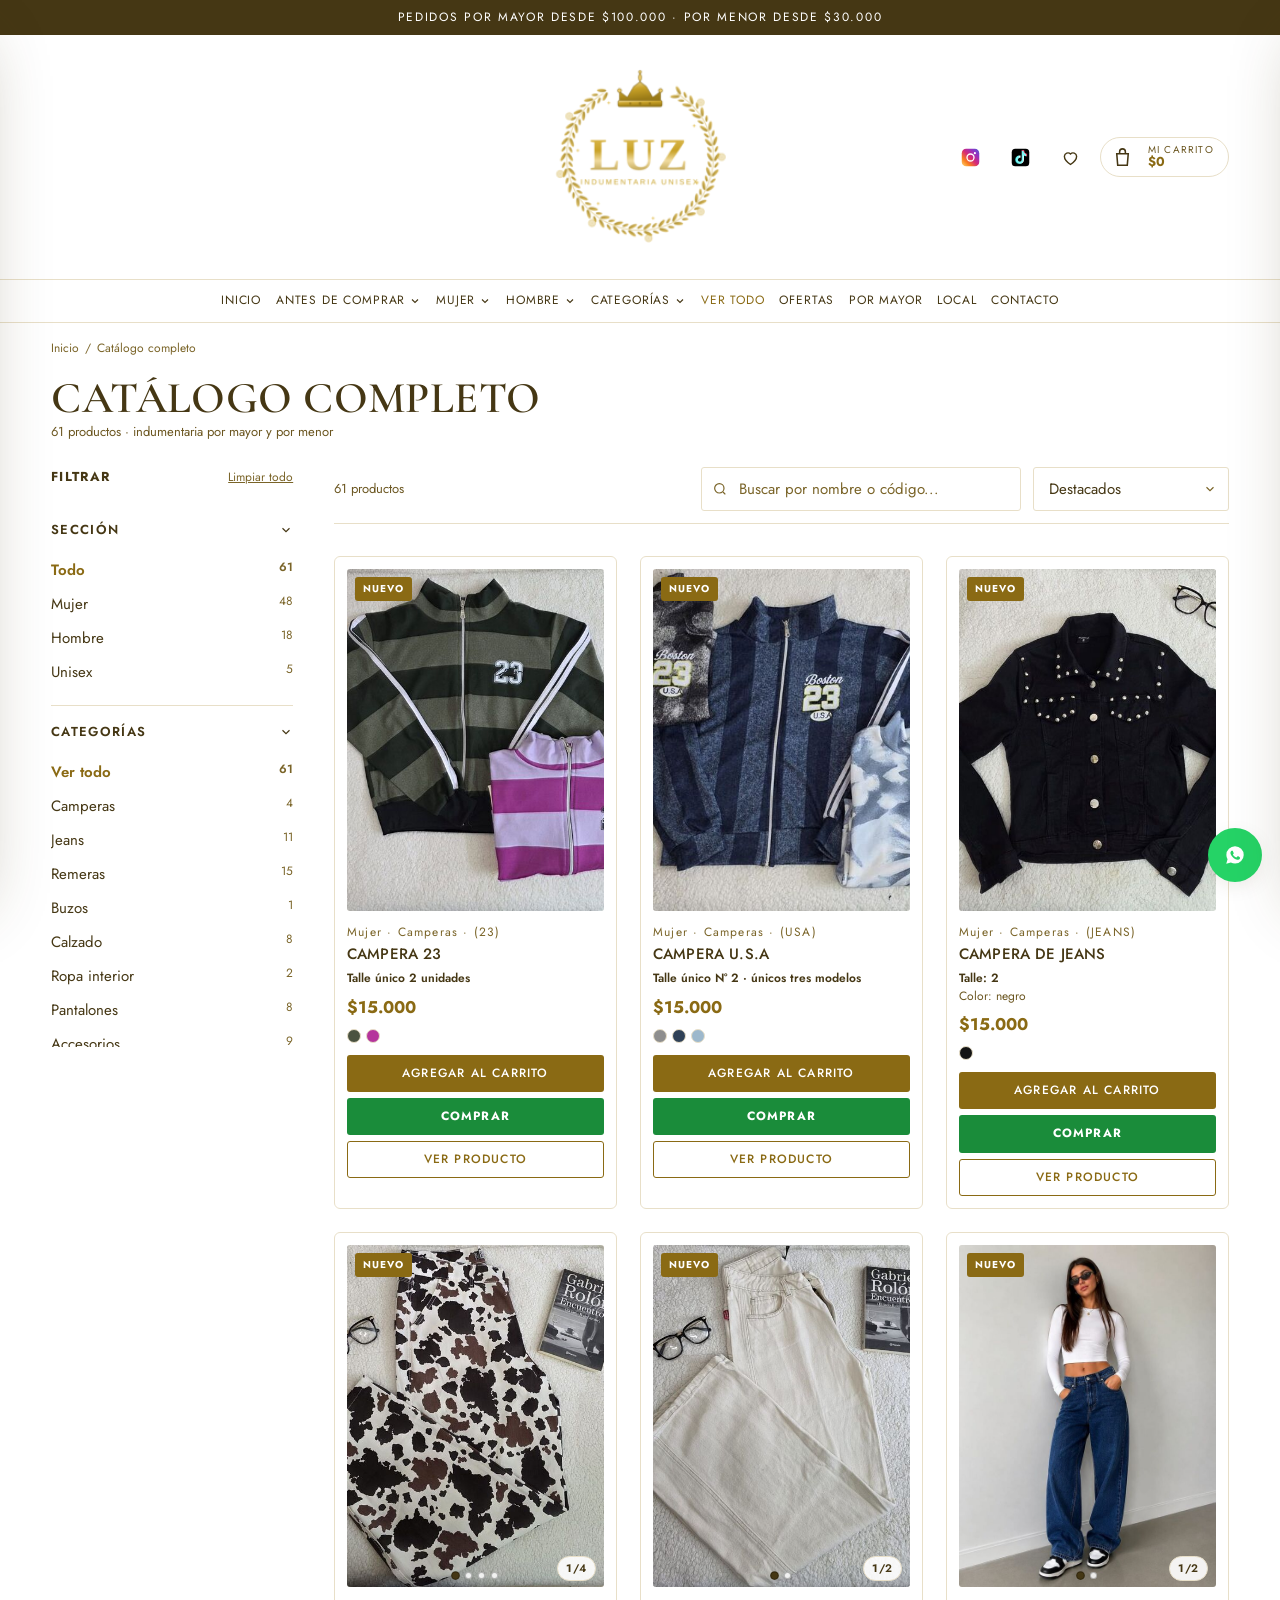
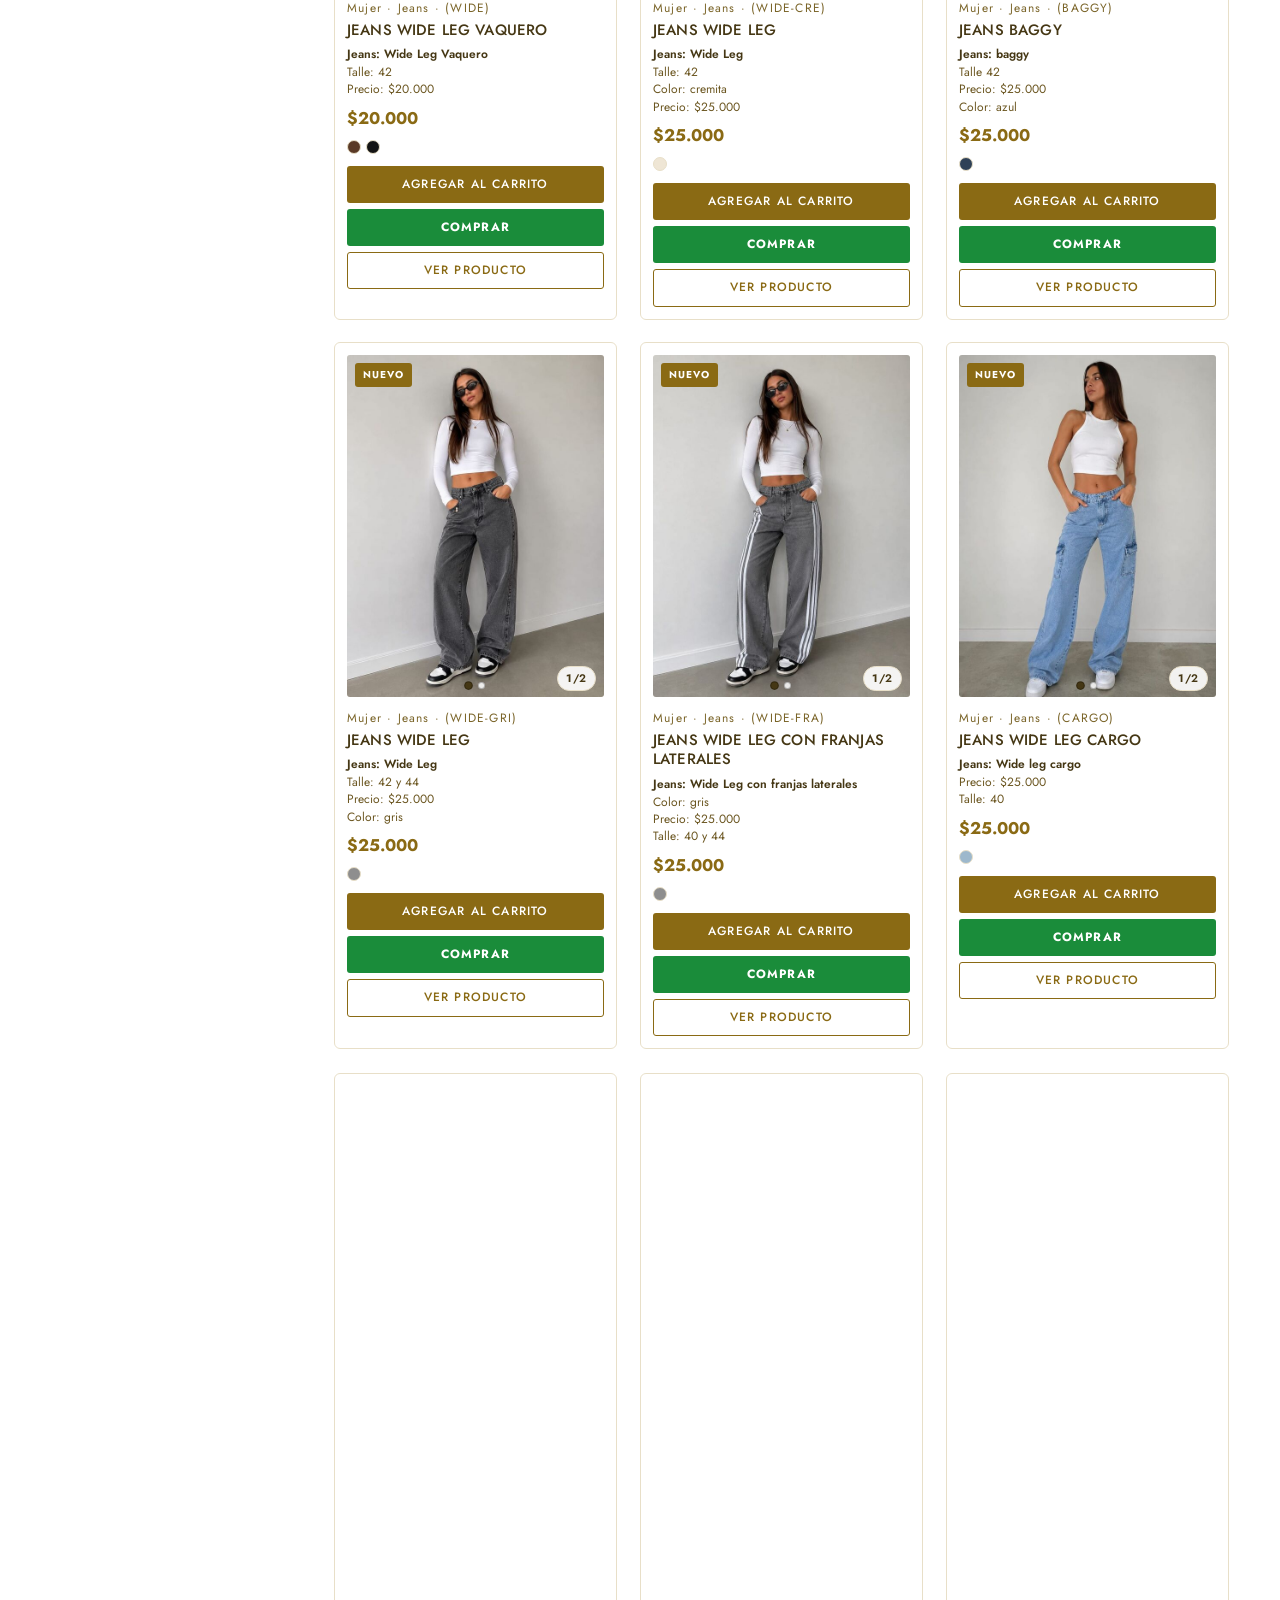
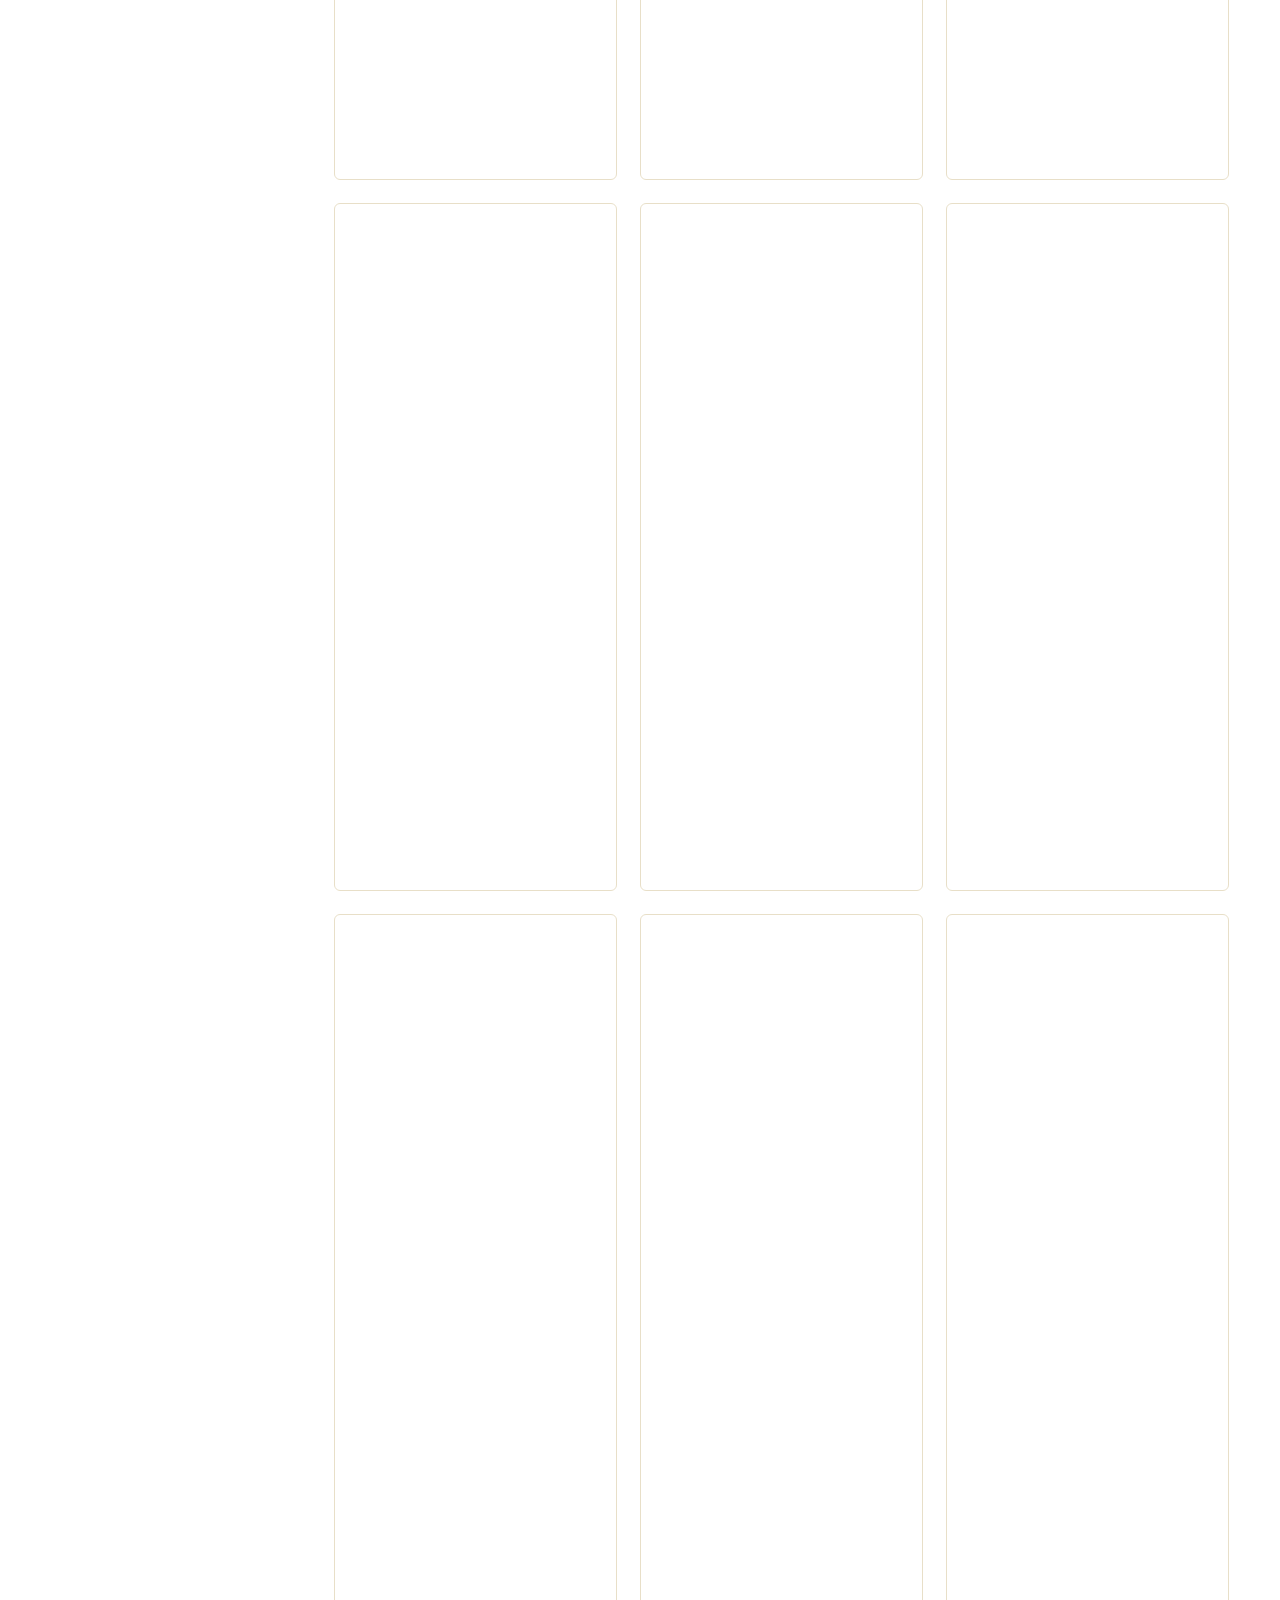
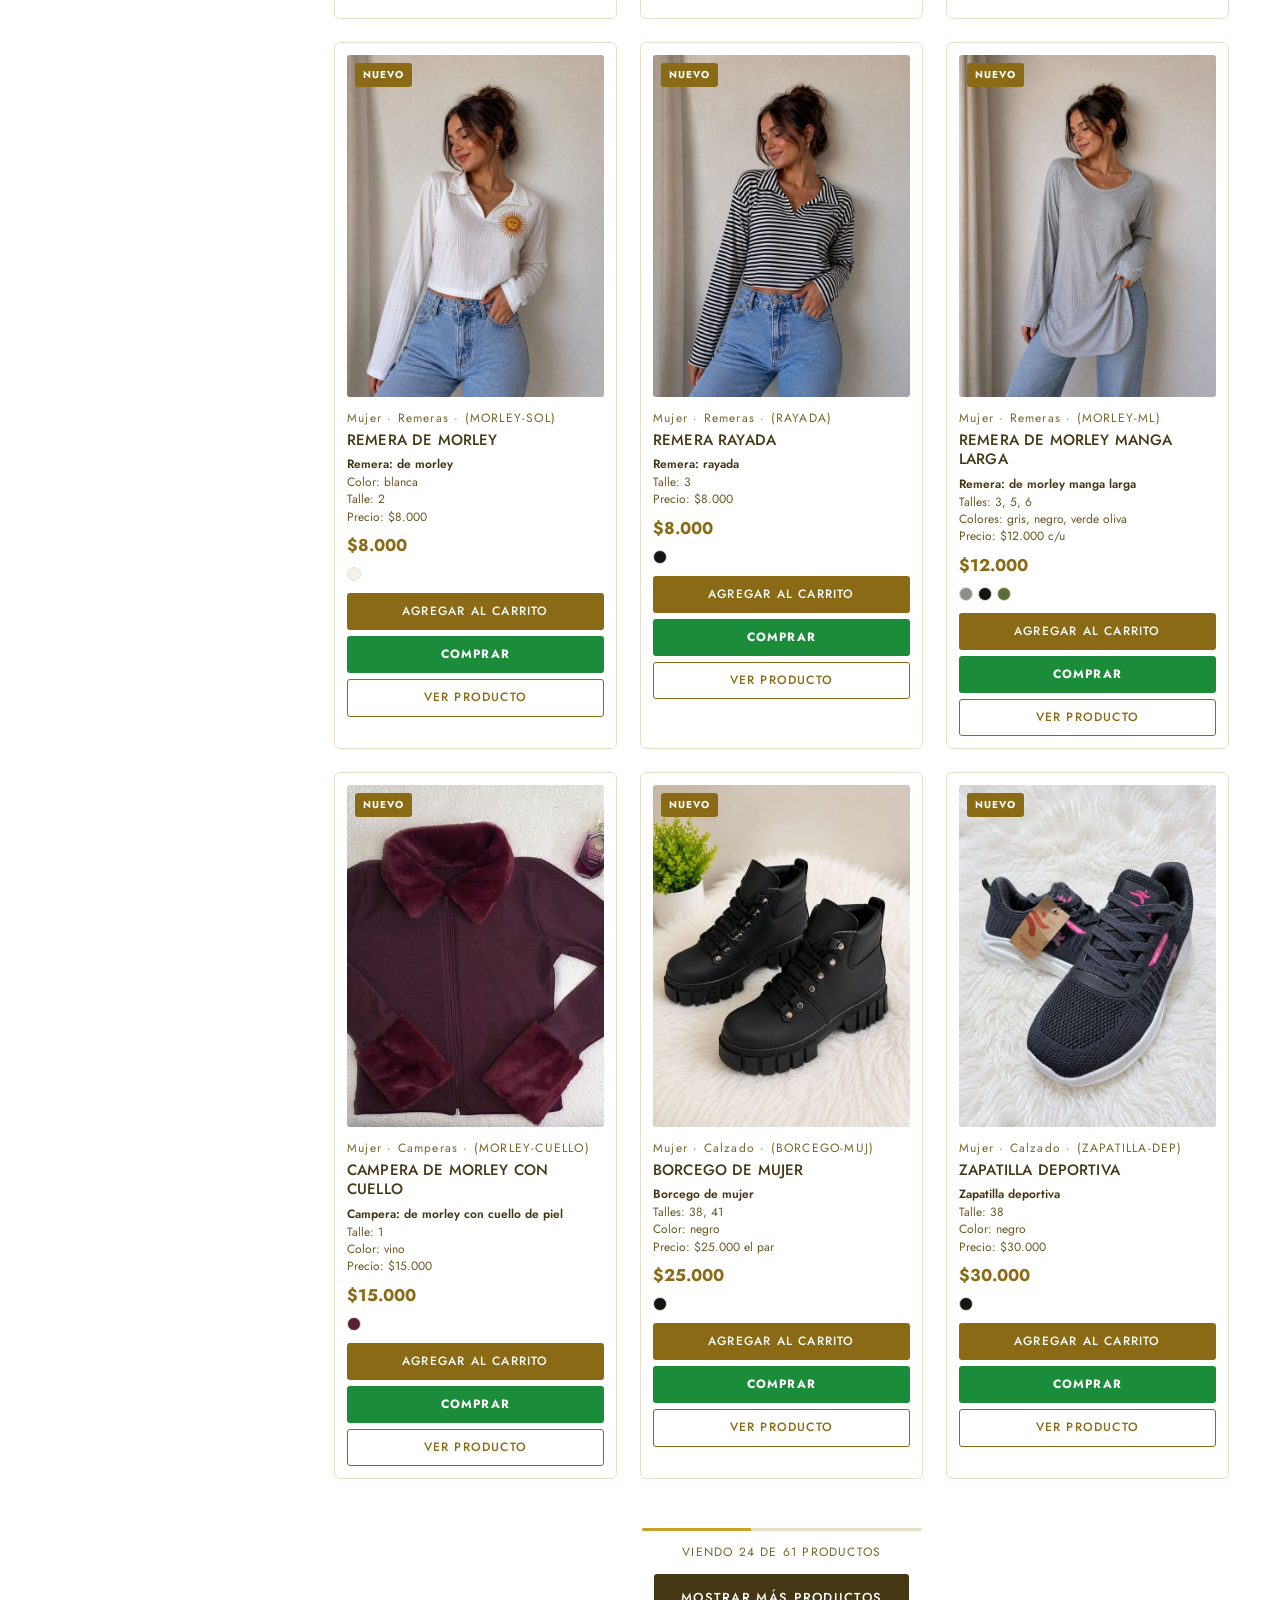
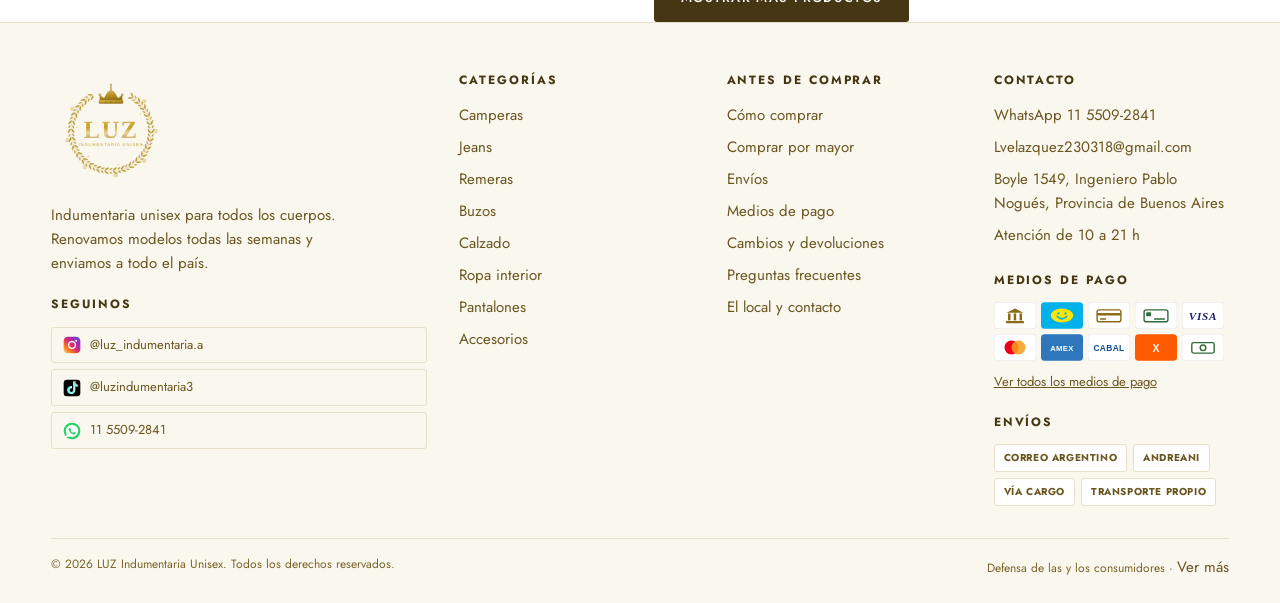
==== catalogo.html @ 8c240c3d "Add files via upload" ====
<!DOCTYPE html>
<html lang="es-AR">
<head>
  <meta charset="UTF-8">
  <meta name="viewport" content="width=device-width, initial-scale=1">
  <title>Catálogo · LUZ Indumentaria Unisex</title>
  <meta name="description" content="Catálogo completo de ropa unisex por mayor y por menor: remeras, buzos, camisas, pantalones, abrigos y accesorios.">
  <meta name="theme-color" content="#ffffff">
  <link rel="icon" href="img/marca/favicon.svg" type="image/svg+xml">
  <link rel="preconnect" href="https://fonts.googleapis.com">
  <link rel="preconnect" href="https://fonts.gstatic.com" crossorigin>
  <link href="https://fonts.googleapis.com/css2?family=Cormorant+Garamond:wght@400;600;700&family=Jost:wght@300..700&display=swap" rel="stylesheet">
  <link rel="stylesheet" href="css/estilos.css?v=8">
</head>
<body>
  <a class="salto-contenido" href="#principal">Saltar al contenido</a>
  <div id="header"></div>

  <main id="principal" class="contenedor">
    <nav class="miga" id="miga" aria-label="Ubicación"></nav>

    <div style="margin-bottom:1.5rem">
      <h1 class="titulo-seccion" id="tituloCatalogo">Catálogo</h1>
      <p style="color:var(--c-tinta-suave);font-size:var(--t-sm)" id="subtituloCatalogo"></p>
    </div>

    <div class="catalogo">

      <!-- ================= FILTROS ================= -->
      <aside class="filtros" id="filtros" data-abierto="false" aria-label="Filtros">
        <div style="display:flex;justify-content:space-between;align-items:center;margin-bottom:1rem">
          <strong style="letter-spacing:.1em;text-transform:uppercase;font-size:var(--t-sm)">Filtrar</strong>
          <button id="limpiarFiltros" style="font-size:var(--t-xs);text-decoration:underline;color:var(--c-gris)">Limpiar todo</button>
        </div>

        <div class="filtros__grupo" data-abierto="true">
          <button class="filtros__titulo">Sección <svg viewBox="0 0 24 24"><path d="M6 9l6 6 6-6"/></svg></button>
          <div class="filtros__cuerpo"><ul class="arbol-cat" id="filtroGeneros"></ul></div>
        </div>

        <div class="filtros__grupo" data-abierto="true">
          <button class="filtros__titulo">Categorías <svg viewBox="0 0 24 24"><path d="M6 9l6 6 6-6"/></svg></button>
          <div class="filtros__cuerpo"><ul class="arbol-cat" id="arbolCategorias"></ul></div>
        </div>

        <div class="filtros__grupo" data-abierto="true">
          <button class="filtros__titulo">Talle <svg viewBox="0 0 24 24"><path d="M6 9l6 6 6-6"/></svg></button>
          <div class="filtros__cuerpo"><div class="chips-talle" id="filtroTalles"></div></div>
        </div>

        <div class="filtros__grupo" data-abierto="true">
          <button class="filtros__titulo">Color <svg viewBox="0 0 24 24"><path d="M6 9l6 6 6-6"/></svg></button>
          <div class="filtros__cuerpo"><div class="colores-filtro" id="filtroColores"></div></div>
        </div>

        <div class="filtros__grupo" data-abierto="true">
          <button class="filtros__titulo">Precio máximo <svg viewBox="0 0 24 24"><path d="M6 9l6 6 6-6"/></svg></button>
          <div class="filtros__cuerpo">
            <input type="range" class="rango" id="filtroPrecio" min="0" max="100" value="100" aria-label="Precio máximo">
            <div class="rango-valores"><span id="precioMin"></span><span id="precioMax"></span></div>
          </div>
        </div>

        <div class="filtros__grupo" data-abierto="true">
          <button class="filtros__titulo">Otros <svg viewBox="0 0 24 24"><path d="M6 9l6 6 6-6"/></svg></button>
          <div class="filtros__cuerpo">
            <label class="check"><input type="checkbox" id="soloOferta"> En oferta</label>
            <label class="check"><input type="checkbox" id="soloNuevo"> Novedades</label>
            <label class="check"><input type="checkbox" id="soloStock" checked> Solo con stock</label>
            <label class="check"><input type="checkbox" id="soloFav"> Mis favoritos</label>
          </div>
        </div>

        <button class="btn btn--principal btn--bloque" id="cerrarFiltros" style="margin-top:1.5rem;display:none">Ver resultados</button>
      </aside>

      <!-- ================= RESULTADOS ================= -->
      <div>
        <div class="barra-resultados">
          <span class="barra-resultados__conteo" id="conteo"></span>
          <div class="buscador">
            <svg viewBox="0 0 24 24"><circle cx="11" cy="11" r="7"/><path d="M20 20l-3.5-3.5"/></svg>
            <input type="search" id="busqueda" placeholder="Buscar por nombre o código..." aria-label="Buscar">
          </div>
          <select class="select" id="orden" aria-label="Ordenar por">
            <option value="destacados">Destacados</option>
            <option value="nuevos">Más nuevos primero</option>
            <option value="viejos">Más antiguos primero</option>
            <option value="precio-asc">Precio: menor a mayor</option>
            <option value="precio-desc">Precio: mayor a menor</option>
            <option value="nombre-az">Nombre: A-Z</option>
            <option value="nombre-za">Nombre: Z-A</option>
            <option value="descuento">Mayor descuento</option>
          </select>
          <button class="btn btn--linea btn--chico btn-filtros-movil" id="abrirFiltros">Filtros</button>
        </div>

        <div class="tags-activos" id="tagsActivos"></div>
        <div class="grilla-productos" id="grilla"></div>

        <div class="cargar-mas" id="cargarMas" hidden>
          <div class="barra-progreso"><span id="progreso"></span></div>
          <p class="cargar-mas__texto" id="textoProgreso"></p>
          <button class="btn btn--principal" id="btnCargarMas">Mostrar más productos</button>
        </div>
      </div>

    </div>
  </main>

  <div class="velo" id="veloFiltros" data-abierto="false"></div>
  <div id="footer"></div>
  <div id="carrito"></div>

  <script src="data/config.js?v=8"></script>
  <script src="data/productos.js?v=8"></script>
  <script src="js/tienda.js?v=8"></script>
  <script src="js/catalogo.js?v=8"></script>
</body>
</html>
---- css/estilos.css ----
/* ==========================================================================
   TIENDA MAYORISTA / MINORISTA — Hoja de estilos principal
   --------------------------------------------------------------------------
   Paleta: fondo blanco + tipografía dorada oscura.
   Todos los tonos están verificados para que se lean bien (norma WCAG AA):
     texto principal   #453714  → contraste 11.6:1 sobre blanco
     texto secundario  #6B5620  → contraste  7.0:1
     acento / precios  #8A6A14  → contraste  5.1:1
     dorado brillante  #C9A227  → SOLO decorativo (bordes, líneas). Nunca texto.
   ========================================================================== */

/* --------------------------------------------------------------------------
   1. TOKENS DE DISEÑO  (editá acá para re-skinear toda la tienda)
   -------------------------------------------------------------------------- */
:root {
  /* Dorados */
  --c-tinta:        #453714;   /* Texto principal y títulos */
  --c-tinta-suave:  #6B5620;   /* Texto secundario */
  --c-gris:         #7A6428;   /* Texto terciario / metadatos */
  --c-oro:          #C9A227;   /* Dorado brillante: solo decoración */
  --c-oro-claro:    #F2E7C4;   /* Fondos suaves dorados */
  --c-linea:        #E8DFC8;   /* Bordes */
  --c-fondo:        #ffffff;   /* Fondo base */
  --c-fondo-alt:    #FAF7EF;   /* Fondo de secciones alternas */
  --c-acento:       #8A6A14;   /* Botones, precios, links activos */
  --c-acento-osc:   #6B5210;   /* Hover del acento */
  --c-exito:        #2F6B3D;   /* Stock / confirmaciones */
  --c-alerta:       #A32B22;   /* Sin stock / errores / % OFF */
  --c-wsp:          #25d366;   /* Verde WhatsApp */

  /* Tipografía */
  --f-titulo: "Cormorant Garamond", "Bodoni Moda", Georgia, serif;
  --f-texto:  "Jost", "Inter", -apple-system, BlinkMacSystemFont, "Segoe UI", Roboto, Helvetica, Arial, sans-serif;

  /* Escala tipográfica */
  --t-xs:   0.75rem;
  --t-sm:   0.8125rem;
  --t-base: 0.9375rem;
  --t-md:   1.0625rem;
  --t-lg:   clamp(1.25rem, 1rem + 1vw, 1.625rem);
  --t-xl:   clamp(1.75rem, 1.2rem + 2.2vw, 2.75rem);
  --t-2xl:  clamp(2.25rem, 1.4rem + 3.6vw, 4.25rem);

  /* Espaciado */
  --e-1: 0.25rem;  --e-2: 0.5rem;   --e-3: 0.75rem;  --e-4: 1rem;
  --e-5: 1.5rem;   --e-6: 2rem;     --e-7: 3rem;     --e-8: 4rem;
  --e-9: 6rem;

  /* Layout */
  --ancho-max: 1360px;
  --pad-lateral: clamp(1rem, 4vw, 3.5rem);
  --alto-header: 82px;

  /* Formas y sombras */
  --r-sm: 3px;  --r-md: 6px;  --r-lg: 14px;  --r-full: 999px;
  --sombra-sm: 0 1px 2px rgba(69,55,20,.07);
  --sombra-md: 0 6px 24px -8px rgba(69,55,20,.20);
  --sombra-lg: 0 24px 64px -20px rgba(69,55,20,.30);

  /* Movimiento */
  --trans: 220ms cubic-bezier(.4,0,.2,1);
  --trans-lento: 500ms cubic-bezier(.4,0,.2,1);
}

/* --------------------------------------------------------------------------
   2. RESET
   -------------------------------------------------------------------------- */
*, *::before, *::after { box-sizing: border-box; }
* { margin: 0; }

html { -webkit-text-size-adjust: 100%; }
@media (prefers-reduced-motion: reduce) {
  *, *::before, *::after { animation-duration: .01ms !important; transition-duration: .01ms !important; }
}

body {
  font-family: var(--f-texto);
  font-size: var(--t-base);
  line-height: 1.6;
  color: var(--c-tinta);
  background: var(--c-fondo);
  -webkit-font-smoothing: antialiased;
  overflow-x: clip;   /* clip en vez de hidden: no rompe position:sticky */
}

img, picture, video, svg { display: block; max-width: 100%; height: auto; }
button, input, select, textarea { font: inherit; color: inherit; }
button { cursor: pointer; background: none; border: none; padding: 0; }
a { color: inherit; text-decoration: none; }
ul, ol { list-style: none; padding: 0; }
[hidden] { display: none !important; }

:focus-visible { outline: 2px solid var(--c-acento); outline-offset: 3px; border-radius: var(--r-sm); }

.salto-contenido {
  position: absolute; left: -9999px;
  background: var(--c-tinta); color: #fff;
  padding: var(--e-3) var(--e-4); z-index: 999;
}
.salto-contenido:focus { left: var(--e-4); top: var(--e-4); }

.oculto-visual {
  position: absolute; width: 1px; height: 1px;
  padding: 0; overflow: hidden; clip: rect(0,0,0,0); white-space: nowrap; border: 0;
}

/* --------------------------------------------------------------------------
   3. UTILIDADES DE LAYOUT
   -------------------------------------------------------------------------- */
.contenedor {
  width: 100%; max-width: var(--ancho-max);
  margin-inline: auto; padding-inline: var(--pad-lateral);
}

.seccion { padding-block: clamp(2.5rem, 6vw, 5rem); }
.seccion--alt { background: var(--c-fondo-alt); }
.seccion--compacta { padding-block: clamp(1.75rem, 4vw, 3rem); }

.seccion__cabecera {
  display: flex; align-items: end; justify-content: space-between;
  gap: var(--e-4); flex-wrap: wrap; margin-bottom: var(--e-5);
}

/* Título de sección centrado con filete dorado, al estilo de la referencia */
.titulo-seccion {
  font-family: var(--f-titulo);
  font-size: var(--t-xl); font-weight: 600;
  line-height: 1.1; letter-spacing: .01em;
  text-transform: uppercase;
}
.titulo-centrado { text-align: center; width: 100%; margin-bottom: var(--e-6); }
.titulo-centrado .titulo-seccion { display: inline-block; }
.titulo-centrado .titulo-seccion::after {
  content: ""; display: block; height: 2px; margin-top: var(--e-3);
  background: linear-gradient(90deg, transparent, var(--c-oro), transparent);
}

.antetitulo {
  font-size: var(--t-xs); letter-spacing: .2em; text-transform: uppercase;
  color: var(--c-gris); margin-bottom: var(--e-2);
}

.link-flecha {
  font-size: var(--t-sm); letter-spacing: .1em; text-transform: uppercase;
  border-bottom: 1px solid var(--c-oro); padding-bottom: 2px;
  transition: color var(--trans);
}
.link-flecha:hover { color: var(--c-acento); }

.centrado { text-align: center; }

/* --------------------------------------------------------------------------
   4. BOTONES
   -------------------------------------------------------------------------- */
.btn {
  display: inline-flex; align-items: center; justify-content: center; gap: var(--e-2);
  padding: 0.8rem 1.6rem;
  font-size: var(--t-sm); font-weight: 500;
  letter-spacing: .1em; text-transform: uppercase;
  border-radius: var(--r-sm);
  border: 1px solid transparent;
  transition: background var(--trans), color var(--trans), border-color var(--trans), transform var(--trans);
  white-space: nowrap; text-align: center;
}
.btn:active { transform: scale(.98); }
.btn:disabled { opacity: .45; cursor: not-allowed; transform: none; }

.btn--principal { background: var(--c-tinta); color: #fff; }
.btn--principal:hover:not(:disabled) { background: var(--c-acento); }

.btn--acento { background: var(--c-acento); color: #fff; }
.btn--acento:hover:not(:disabled) { background: var(--c-acento-osc); }

.btn--linea { border-color: var(--c-acento); color: var(--c-acento); }
.btn--linea:hover:not(:disabled) { background: var(--c-acento); color: #fff; }

.btn--wsp { background: var(--c-wsp); color: #06301a; }
.btn--wsp:hover:not(:disabled) { filter: brightness(.92); }

.btn--bloque { width: 100%; }
.btn--bloqueado { opacity: .45; pointer-events: none; }
.btn--chico { padding: .5rem .9rem; font-size: var(--t-xs); }
.btn--comprar { background: #1a8c3a; color: #fff; font-weight: 700; }
.btn--comprar:hover:not(:disabled) { background: #15712f; }

/* Modal de pago */
.modal-pago-overlay {
  position: fixed; inset: 0; z-index: 9999;
  background: rgba(0,0,0,.55); display: flex; align-items: center; justify-content: center;
  padding: 16px; animation: fadeInModal .2s ease;
}
@keyframes fadeInModal { from { opacity: 0; } to { opacity: 1; } }
.modal-pago {
  background: #fff; border-radius: 14px; padding: 28px 24px; max-width: 440px; width: 100%;
  position: relative; box-shadow: 0 12px 40px rgba(0,0,0,.25);
}
.modal-pago__cerrar {
  position: absolute; top: 10px; right: 14px; background: none; border: none;
  font-size: 28px; cursor: pointer; color: #666; line-height: 1;
}
.modal-pago__cerrar:hover { color: #000; }
.modal-pago__titulo {
  font-family: 'Jost', sans-serif; font-size: 20px; font-weight: 700;
  text-align: center; margin: 0 0 12px; color: #222;
}
.modal-pago__producto {
  text-align: center; font-size: 14px; color: #444; margin: 0 0 16px;
}
.modal-pago__titular {
  text-align: center; font-size: 13px; color: #666; margin: 0 0 14px;
}
.modal-pago__cuenta {
  border: 1px solid #e0d6c0; border-radius: 10px; padding: 14px; margin-bottom: 12px;
  background: #faf8f3;
}
.modal-pago__entidad {
  font-weight: 700; font-size: 14px; color: #453714; margin-bottom: 8px;
  text-transform: uppercase; letter-spacing: .06em;
}
.modal-pago__fila {
  display: flex; align-items: center; gap: 8px; flex-wrap: wrap;
  padding: 6px 0; border-top: 1px solid #e8e0d0;
}
.modal-pago__etiqueta {
  font-size: 11px; font-weight: 700; text-transform: uppercase;
  letter-spacing: .1em; color: #888; min-width: 36px;
}
.modal-pago__valor {
  flex: 1; font-family: ui-monospace, 'SF Mono', Menlo, Consolas, monospace;
  font-size: 13px; font-weight: 600; color: #222; word-break: break-all;
  background: #fff; padding: 4px 8px; border-radius: 6px;
}
.modal-pago__copiar {
  background: var(--c-acento, #C5A44E); color: #fff; border: none; border-radius: 6px;
  padding: 4px 10px; font-size: 11px; font-weight: 700; cursor: pointer;
  text-transform: uppercase; letter-spacing: .06em;
}
.modal-pago__copiar:hover { filter: brightness(.9); }
.modal-pago__nota {
  text-align: center; font-size: 12px; color: #888; margin: 14px 0 12px;
}
.modal-pago__wsp {
  display: block; text-align: center; background: #25d366; color: #fff;
  padding: 12px; border-radius: 8px; font-weight: 700; font-size: 14px;
  text-decoration: none;
}
.modal-pago__wsp:hover { background: #1fb855; color: #fff; }

/* --------------------------------------------------------------------------
   5. BARRA DE ANUNCIOS ROTATIVA
   -------------------------------------------------------------------------- */
.anuncio {
  background: var(--c-tinta); color: #fff;
  font-size: var(--t-xs); letter-spacing: .14em; text-transform: uppercase;
  text-align: center; padding: var(--e-2) var(--e-4);
  position: relative; overflow: hidden; min-height: 32px;
}
.anuncio__msj {
  display: none;
  animation: aparecer 400ms ease;
}
.anuncio__msj[data-activo="true"] { display: block; }
@keyframes aparecer { from { opacity: 0; transform: translateY(6px); } to { opacity: 1; transform: none; } }

/* --------------------------------------------------------------------------
   6. HEADER + MEGA MENÚ
   -------------------------------------------------------------------------- */
/* El contenedor donde el JS inyecta el encabezado no debe formar caja propia:
   si la forma, el "position: sticky" del header solo funciona mientras ese
   contenedor está en pantalla, y el header se va al bajar la página.        */
#header { display: contents; }

.header {
  position: sticky; top: 0; z-index: 100;
  background: var(--c-fondo);
  border-bottom: 1px solid var(--c-linea);
  transform: translateZ(0);        /* capa GPU propia: evita repintar todo al hacer scroll */
}

.header__superior {
  display: flex; align-items: center; gap: var(--e-4);
  height: var(--alto-header);
}

/* --- Variante con el logo grande y centrado --------------------------------
   Tres columnas iguales a los costados: así el logo queda centrado de
   verdad, sin importar cuántos botones haya a cada lado.                    */
.header--logo-centrado .header__superior {
  display: grid;
  grid-template-columns: 1fr auto 1fr;
  align-items: center;
  height: auto;
  padding-block: var(--e-3);
  gap: var(--e-3);
}
.header__lado { display: flex; align-items: center; gap: var(--e-2); min-width: 0; }
.header__lado--izq { justify-self: start; }
.header--logo-centrado .header__acciones { justify-self: end; }
.header--logo-centrado .logo { justify-self: center; margin-right: 0; }

.logo--centrado { flex-direction: column; }
.logo__img--compacto { display: none; }

/* Al bajar, el emblema se cambia por la versión horizontal, más chica */
.header--compacto .logo__img--emblema { display: none; }
.header--compacto .logo__img--compacto { display: block; }
.header--compacto .header__superior { padding-block: var(--e-2); }
/* Sin transición de height: animar height causa layout thrash y traba el scroll */

.logo {
  display: flex; align-items: center;
  margin-right: auto; color: var(--c-tinta);
  line-height: 1; flex: none;
}
.logo__img { width: auto; object-fit: contain; }
/* Si el archivo del logo trae fondo blanco, "multiply" lo funde con el fondo
   crema del pie de página en lugar de dejar un recuadro blanco a la vista. */
.footer .logo__img { mix-blend-mode: multiply; }
/* Respaldo en texto si todavía no está el archivo del logo */
.logo__texto {
  font-family: var(--f-titulo);
  font-size: 1.6rem; font-weight: 700; letter-spacing: .06em;
  text-transform: uppercase;
}
.logo__texto span { color: var(--c-acento); font-size: .55em; letter-spacing: .12em; }
.footer .logo { margin-right: 0; }

.header__acciones { display: flex; align-items: center; gap: var(--e-2); }

.icono-btn {
  width: 42px; height: 42px; border-radius: var(--r-sm);
  display: grid; place-items: center; position: relative;
  transition: background var(--trans);
}
.icono-btn:hover { background: var(--c-fondo-alt); }
.icono-btn svg { width: 21px; height: 21px; stroke: currentColor; fill: none; stroke-width: 1.6; }

/* Botón del carrito: arriba a la derecha, con cantidad y total visibles */
.carrito-btn {
  display: flex; align-items: center; gap: 14px;
  padding: 6px 14px 6px 10px; border-radius: var(--r-full);
  border: 1px solid var(--c-linea); background: var(--c-fondo);
  transition: border-color var(--trans), background var(--trans);
}
.carrito-btn:hover { border-color: var(--c-acento); background: var(--c-fondo-alt); }
.carrito-btn[data-lleno="true"] { border-color: var(--c-acento); background: var(--c-oro-claro); }
.carrito-btn__icono { position: relative; display: grid; place-items: center; }
.carrito-btn__icono svg { width: 23px; height: 23px; stroke: var(--c-tinta); fill: none; stroke-width: 1.6; }
.carrito-btn__texto { display: flex; flex-direction: column; align-items: flex-start; line-height: 1.15; }
.carrito-btn__texto > span {
  font-size: 10px; letter-spacing: .12em; text-transform: uppercase; color: var(--c-tinta-suave);
}
.carrito-btn__texto strong { font-size: var(--t-sm); font-weight: 700; color: var(--c-acento); }

.burbuja {
  position: absolute; top: 2px; right: 2px;
  min-width: 18px; height: 18px; padding: 0 5px;
  background: var(--c-acento); color: #fff;
  font-size: 10px; font-weight: 700; line-height: 18px;
  border-radius: var(--r-full); text-align: center;
}
.burbuja[data-vacio="true"] { display: none; }
.carrito-btn__icono .burbuja { top: -6px; right: -8px; }

/* Selector Minorista / Mayorista */
.modo-precio {
  display: inline-flex; border: 1px solid var(--c-linea);
  border-radius: var(--r-full); overflow: hidden; background: var(--c-fondo);
}
.modo-precio button {
  padding: .4rem .85rem; font-size: var(--t-xs);
  letter-spacing: .08em; text-transform: uppercase;
  color: var(--c-tinta-suave); transition: background var(--trans), color var(--trans);
}
.modo-precio button[aria-pressed="true"] { background: var(--c-tinta); color: #fff; }

/* Barra de navegación con categorías */
.header__nav { border-top: 1px solid var(--c-linea); background: var(--c-fondo); }
.nav {
  display: flex; align-items: center; justify-content: center;
  gap: clamp(.5rem, 1.15vw, 1.25rem); flex-wrap: wrap;
}
.nav > li { position: relative; }
.nav > li > a, .nav > li > button {
  display: flex; align-items: center; gap: 4px;
  padding: .7rem 0; font-size: var(--t-xs);
  letter-spacing: .07em; text-transform: uppercase; white-space: nowrap;
  color: var(--c-tinta); transition: color var(--trans);
}
.nav > li > a:hover, .nav > li > button:hover,
.nav > li > a[aria-current="page"] { color: var(--c-acento); }
.nav svg.flecha { width: 12px; height: 12px; stroke: currentColor; fill: none; stroke-width: 2.2; transition: transform var(--trans); }
.nav > li[data-abierto="true"] svg.flecha { transform: rotate(180deg); }

.submenu {
  position: absolute; top: 100%; left: 50%; transform: translateX(-50%) translateY(6px);
  min-width: 230px; padding: var(--e-3) 0;
  background: var(--c-fondo); border: 1px solid var(--c-linea);
  border-top: 2px solid var(--c-oro);
  box-shadow: var(--sombra-md); border-radius: 0 0 var(--r-md) var(--r-md);
  opacity: 0; visibility: hidden; transition: opacity var(--trans), visibility var(--trans), transform var(--trans); z-index: 60;
}
.nav > li:hover > .submenu,
.nav > li[data-abierto="true"] > .submenu { opacity: 1; visibility: visible; transform: translateX(-50%) translateY(0); }
.submenu a {
  display: block; padding: .5rem var(--e-4);
  font-size: var(--t-base); color: var(--c-tinta-suave);
  transition: background var(--trans), color var(--trans), padding-left var(--trans); white-space: nowrap;
}
.submenu a:hover { background: var(--c-fondo-alt); color: var(--c-acento); padding-left: calc(var(--e-4) + 4px); }
.submenu__titulo {
  padding: .25rem var(--e-4) .5rem; font-size: var(--t-xs);
  letter-spacing: .16em; text-transform: uppercase; color: var(--c-gris);
  border-bottom: 1px solid var(--c-linea); margin-bottom: var(--e-2);
}

/* Mega menú de categorías: varias columnas con sus subcategorías */
.submenu--mega {
  width: min(920px, calc(100vw - 3rem));
  padding: var(--e-5);
  display: grid; grid-template-columns: repeat(4, 1fr); gap: var(--e-4) var(--e-5);
}
.submenu--mega .mega-col > a:first-child {
  display: block; padding: 0 0 6px; font-size: var(--t-sm); font-weight: 600;
  letter-spacing: .08em; text-transform: uppercase; color: var(--c-tinta);
  border-bottom: 1px solid var(--c-linea); margin-bottom: 6px;
}
.submenu--mega .mega-col > a:first-child:hover { padding-left: 0; background: none; }
.submenu--mega .mega-col ul a { padding: 3px 0; font-size: var(--t-sm); }
.submenu--mega .mega-col ul a:hover { background: none; padding-left: 4px; }
.submenu--mega .mega-pie {
  grid-column: 1 / -1; border-top: 1px solid var(--c-linea);
  padding-top: var(--e-3); display: flex; gap: var(--e-4); flex-wrap: wrap;
}
.submenu--mega .mega-pie a { padding: 0; font-weight: 600; color: var(--c-acento); }
.submenu--mega .mega-pie a:hover { background: none; padding-left: 0; }

.btn-menu { display: none; }

/* --------------------------------------------------------------------------
   7. SLIDER DE BANNERS
   -------------------------------------------------------------------------- */
.slider { position: relative; overflow: hidden; background: var(--c-fondo-alt); transform: translateZ(0); }
.slider__pista { display: flex; transition: transform var(--trans-lento); will-change: transform; }
.slide {
  position: relative; flex: 0 0 100%;
  min-height: clamp(320px, 46vw, 560px);
  display: grid; place-items: center; text-align: center;
}
.slide img { position: absolute; inset: 0; width: 100%; height: 100%; object-fit: cover; }
.slide::after { content: ""; position: absolute; inset: 0; background: rgba(69,55,20,.34); }
.slide--sin-foto::after { background: none; }
.slide--sin-foto {
  background: linear-gradient(135deg, #FBF7EA 0%, #F0E4C4 45%, #E3D2A2 100%);
}
.slide__contenido {
  position: relative; z-index: 2; padding: var(--e-8) var(--pad-lateral); max-width: 640px;
}
.slide:not(.slide--sin-foto) .slide__contenido { color: #fff; }
.slide__titulo {
  font-family: var(--f-titulo); font-size: var(--t-2xl); font-weight: 700;
  line-height: 1.03; text-transform: uppercase; margin-bottom: var(--e-3);
}
.slide__bajada { font-size: var(--t-md); margin-bottom: var(--e-5); }
.slide--sin-foto .slide__titulo { color: var(--c-tinta); }
.slide--sin-foto .slide__bajada { color: var(--c-tinta-suave); }
.slide--sin-foto .antetitulo { color: var(--c-acento); }

.slider__flecha {
  position: absolute; top: 50%; transform: translateY(-50%); z-index: 3;
  width: 44px; height: 44px; border-radius: var(--r-full);
  background: rgba(255,255,255,.85); display: grid; place-items: center;
  box-shadow: var(--sombra-sm); transition: background var(--trans);
}
.slider__flecha:hover { background: #fff; }
.slider__flecha svg { width: 20px; height: 20px; stroke: var(--c-tinta); fill: none; stroke-width: 2; }
.slider__flecha--prev { left: 14px; }
.slider__flecha--next { right: 14px; }

.slider__puntos { position: absolute; bottom: 16px; left: 50%; transform: translateX(-50%); z-index: 3; display: flex; gap: 8px; }
.slider__puntos button {
  width: 9px; height: 9px; border-radius: var(--r-full);
  background: rgba(69,55,20,.28); transition: background var(--trans), transform var(--trans);
}
.slider__puntos button[aria-current="true"] { background: var(--c-acento); width: 26px; }

/* --------------------------------------------------------------------------
   7.b BANDA DE CONDICIONES DE COMPRA (los dos mínimos)
   -------------------------------------------------------------------------- */
.condiciones { background: var(--c-oro-claro); border-bottom: 1px solid var(--c-linea); }
.condiciones__grilla {
  display: grid; grid-template-columns: repeat(auto-fit, minmax(260px, 1fr));
  gap: 1px; background: var(--c-linea);
}
.condicion {
  display: flex; flex-direction: column; align-items: center; text-align: center;
  gap: 2px; padding: var(--e-4) var(--e-3);
  background: var(--c-oro-claro); transition: background var(--trans);
}
.condicion:hover { background: #FBF3DC; }
.condicion__etiqueta {
  font-size: var(--t-xs); letter-spacing: .16em; text-transform: uppercase;
  color: var(--c-tinta-suave);
}
.condicion__monto {
  font-family: var(--f-titulo); font-size: clamp(1.5rem, 1rem + 1.6vw, 2.1rem);
  font-weight: 700; line-height: 1.1; color: var(--c-tinta);
}
.condicion__detalle { font-size: var(--t-xs); color: var(--c-tinta-suave); }

/* --------------------------------------------------------------------------
   8. TIRA DE BENEFICIOS
   -------------------------------------------------------------------------- */
.beneficios {
  display: grid; gap: var(--e-4);
  grid-template-columns: repeat(auto-fit, minmax(200px, 1fr));
  padding-block: var(--e-6);
}
.beneficio { display: flex; gap: var(--e-3); align-items: flex-start; }
.beneficio svg { width: 26px; height: 26px; flex: none; stroke: var(--c-acento); fill: none; stroke-width: 1.5; }
.beneficio h3 { font-size: var(--t-sm); font-weight: 600; letter-spacing: .06em; text-transform: uppercase; }
.beneficio p { font-size: var(--t-xs); color: var(--c-tinta-suave); }

/* --------------------------------------------------------------------------
   8.b SECCIONES DESTACADAS (Mujer · Hombre · Ofertas)
   -------------------------------------------------------------------------- */
.grilla-secciones {
  display: grid; gap: var(--e-4);
  grid-template-columns: repeat(3, 1fr);
}
.seccion-card {
  position: relative; overflow: hidden;
  aspect-ratio: 16/7; min-height: 150px;
  border-radius: var(--r-md); border: 1px solid var(--c-linea);
  display: flex; align-items: flex-end;
  transition: box-shadow var(--trans), border-color var(--trans);
}
.seccion-card:hover { box-shadow: var(--sombra-md); border-color: var(--c-oro); }
.seccion-card img { position: absolute; inset: 0; width: 100%; height: 100%; object-fit: cover; }
.seccion-card:hover img { transform: scale(1.05); }
.seccion-card::after {
  content: ""; position: absolute; inset: 0;
  background: linear-gradient(180deg, transparent 35%, rgba(45,35,10,.76));
}
.seccion-card:not(:has(img))::after { background: linear-gradient(180deg, transparent 30%, rgba(45,35,10,.7)); }

/* Fondos provisorios mientras no hay foto: cada sección con su matiz */
.seccion-card--mujer:not(:has(img))  { background: linear-gradient(140deg, #FBF3E2, #E6CFA6); }
.seccion-card--hombre:not(:has(img)) { background: linear-gradient(140deg, #F4F1E6, #CFC49E); }
.seccion-card--oferta:not(:has(img)) { background: linear-gradient(140deg, #F6E4DE, #D9A48F); }

.seccion-card__texto { position: relative; z-index: 1; padding: var(--e-4); color: #fff; width: 100%; }
.seccion-card__texto strong {
  display: block; font-family: var(--f-titulo);
  font-size: var(--t-lg); font-weight: 700; text-transform: uppercase; line-height: 1.1;
}
.seccion-card__texto span { font-size: var(--t-xs); letter-spacing: .14em; text-transform: uppercase; opacity: .9; }

/* --------------------------------------------------------------------------
   9. FICHAS DE CATEGORÍA
   -------------------------------------------------------------------------- */
.grilla-categorias {
  display: grid; gap: var(--e-4);
  grid-template-columns: repeat(4, 1fr);
}
.cat-card {
  position: relative; aspect-ratio: 4/5; overflow: hidden;
  border-radius: var(--r-md); background: var(--c-fondo-alt);
  display: flex; align-items: flex-end; border: 1px solid var(--c-linea);
}
.cat-card img { position: absolute; inset: 0; width: 100%; height: 100%; object-fit: cover; }
.cat-card:hover img { transform: scale(1.06); }
.cat-card::after {
  content: ""; position: absolute; inset: 0;
  background: linear-gradient(180deg, transparent 45%, rgba(45,35,10,.78));
}
.cat-card:not(:has(img))::after { background: linear-gradient(180deg, transparent 40%, rgba(45,35,10,.72)); }
.cat-card:not(:has(img)) { background: linear-gradient(150deg, #FBF7EA, #E3D2A2); }
.cat-card__texto { position: relative; z-index: 1; padding: var(--e-4); color: #fff; width: 100%; }
.cat-card__texto h3 { font-family: var(--f-titulo); font-size: var(--t-lg); font-weight: 600; text-transform: uppercase; line-height: 1.1; }
.cat-card__texto span { font-size: var(--t-xs); letter-spacing: .14em; text-transform: uppercase; opacity: .9; }

/* --------------------------------------------------------------------------
   10. TARJETA DE PRODUCTO
   -------------------------------------------------------------------------- */
.grilla-productos {
  display: grid; gap: clamp(.75rem, 1.8vw, 1.5rem);
  grid-template-columns: repeat(auto-fill, minmax(min(230px, 100%), 1fr));
}
/* min-width:0 evita que un texto largo estire la grilla y desborde la pantalla */
.grilla-productos > * { min-width: 0; }

.producto {
  position: relative; display: flex; flex-direction: column;
  border: 1px solid var(--c-linea); border-radius: var(--r-md);
  padding: var(--e-3); background: var(--c-fondo);
  transition: box-shadow var(--trans), border-color var(--trans);
}
.producto:hover { box-shadow: var(--sombra-md); border-color: var(--c-oro); }

.producto__media {
  position: relative; aspect-ratio: 3/4; overflow: hidden;
  border-radius: var(--r-sm); background: var(--c-fondo-alt);
  margin-bottom: var(--e-3);
}
.producto__media img { width: 100%; height: 100%; object-fit: cover; }
.producto__media img.es-principal { transition: transform var(--trans); }
.producto__media img.es-hover { transition: opacity var(--trans); }
.producto__media img.es-hover { position: absolute; inset: 0; opacity: 0; }
.producto:hover .producto__media img.es-hover { opacity: 1; }
.producto:hover .producto__media img.es-principal { transform: scale(1.04); }

/* ------------------------------------------------- Carrusel de la tarjeta
   Varias fotos dentro del mismo recuadro. Se desliza con el dedo en el
   celular (scroll horizontal nativo) y con flechas en la computadora.   */
.carrusel { position: absolute; inset: 0; }

.carrusel__pista {
  display: flex; height: 100%;
  overflow-x: auto; overflow-y: hidden;
  scroll-snap-type: x mandatory;
  scrollbar-width: none; -ms-overflow-style: none;
  overscroll-behavior-x: contain;
  contain: layout style;
}
.carrusel__pista::-webkit-scrollbar { display: none; }

.carrusel__slide {
  flex: 0 0 100%; height: 100%;
  scroll-snap-align: center; scroll-snap-stop: always;
  display: block;
}
.carrusel__slide img { width: 100%; height: 100%; object-fit: cover; }
/* dentro del carrusel no hay zoom al pasar el mouse: molesta al deslizar */
.producto:hover .carrusel__slide img { transform: none; }

.carrusel__flecha {
  position: absolute; top: 50%; transform: translateY(-50%); z-index: 3;
  width: 34px; height: 34px; display: grid; place-items: center;
  border: 1px solid var(--c-linea); border-radius: 50%;
  background: rgba(255,255,255,.92); color: var(--c-tinta);
  cursor: pointer; padding: 0;
  opacity: 0; transition: opacity var(--trans), background var(--trans);
}
.carrusel__flecha svg { width: 18px; height: 18px; fill: none; stroke: currentColor; stroke-width: 2; }
.carrusel__flecha--izq { left: 8px; }
.carrusel__flecha--der { right: 8px; }
.carrusel__flecha:hover { background: #fff; border-color: var(--c-oro); }
.producto:hover .carrusel__flecha,
.carrusel__flecha:focus-visible { opacity: 1; }
.carrusel__flecha[hidden] { display: none; }

.carrusel__puntos {
  position: absolute; left: 0; right: 0; bottom: 8px; z-index: 3;
  display: flex; justify-content: center; gap: 6px;
  padding: 0 46px; /* deja libre la esquina donde va el contador */
}
.carrusel__punto {
  width: 7px; height: 7px; padding: 0; border-radius: 50%;
  border: 1px solid rgba(0,0,0,.25); background: rgba(255,255,255,.85);
  cursor: pointer; transition: background var(--trans), transform var(--trans);
}
.carrusel__punto[aria-current="true"] { background: var(--c-tinta); transform: scale(1.25); }

.carrusel__contador {
  position: absolute; bottom: 6px; right: 8px; z-index: 3;
  font-size: 11px; font-weight: 600; letter-spacing: .04em;
  padding: 3px 8px; border-radius: 999px;
  background: rgba(255,255,255,.9); color: var(--c-tinta);
  border: 1px solid var(--c-linea);
}

/* En pantallas táctiles las flechas no sirven: se desliza con el dedo */
@media (hover: none) {
  .carrusel__flecha { display: none; }
}

.producto__media--vacio {
  display: grid; place-items: center;
  border: 1px dashed var(--c-linea);
  color: var(--c-gris); font-size: var(--t-xs);
  letter-spacing: .14em; text-transform: uppercase; text-align: center; padding: var(--e-3);
}

.etiquetas { position: absolute; top: var(--e-2); left: var(--e-2); z-index: 2; display: flex; flex-direction: column; gap: 4px; align-items: flex-start; }
.etiqueta {
  font-size: 10px; font-weight: 700; letter-spacing: .1em; text-transform: uppercase;
  padding: 4px 8px; border-radius: var(--r-sm);
  background: var(--c-tinta); color: #fff;
}
.etiqueta--oferta { background: var(--c-alerta); color: #fff; }
.etiqueta--nuevo  { background: var(--c-acento); color: #fff; }
.etiqueta--agotado{ background: var(--c-gris);  color: #fff; }

.btn-favorito {
  position: absolute; top: var(--e-2); right: var(--e-2); z-index: 2;
  width: 34px; height: 34px; border-radius: var(--r-full);
  background: rgba(255,255,255,.9); display: grid; place-items: center;
  opacity: 0; transition: opacity var(--trans);
}
.producto:hover .btn-favorito, .btn-favorito[aria-pressed="true"] { opacity: 1; }
.btn-favorito svg { width: 17px; height: 17px; stroke: var(--c-tinta); fill: none; stroke-width: 1.7; }
.btn-favorito[aria-pressed="true"] svg { fill: var(--c-acento); stroke: var(--c-acento); }
@media (hover: none) { .btn-favorito { opacity: 1; } }

.producto__codigo { font-size: var(--t-xs); letter-spacing: .1em; color: var(--c-gris); }
.producto__nombre {
  font-size: var(--t-base); font-weight: 500; line-height: 1.32;
  margin-block: 2px 6px; text-transform: uppercase; letter-spacing: .01em;
}
.producto__nombre a:hover { color: var(--c-acento); }

/* Bloque de precios (minorista / mayorista) */
.producto__talles {
  font-size: var(--t-xs); color: var(--c-tinta-suave);
  margin-bottom: 6px; line-height: 1.45;
}
.producto__talles span { display: block; font-weight: 600; color: var(--c-tinta); }
.producto__talles > span + span { font-weight: 400; color: var(--c-tinta-suave); }

.precios { display: flex; align-items: baseline; gap: var(--e-2); flex-wrap: wrap; }
.precio { font-size: var(--t-md); font-weight: 700; color: var(--c-acento); }
.precio--tachado { font-size: var(--t-sm); font-weight: 400; color: var(--c-gris); text-decoration: line-through; }
.precio--desc { font-size: var(--t-xs); font-weight: 700; color: var(--c-alerta); }
.cuotas { font-size: var(--t-xs); color: var(--c-tinta-suave); margin-top: 2px; }

.precio-alterno {
  margin-top: 6px; padding: 5px 8px; border-radius: var(--r-sm);
  background: var(--c-fondo-alt); border: 1px solid var(--c-linea);
  font-size: var(--t-xs); color: var(--c-tinta-suave); line-height: 1.35;
}
.precio-alterno strong { color: var(--c-tinta); font-weight: 700; }

.swatches { display: flex; gap: 5px; margin-top: var(--e-2); flex-wrap: wrap; }
.swatch { width: 14px; height: 14px; border-radius: var(--r-full); border: 1px solid var(--c-linea); }

.producto__acciones { display: grid; gap: 6px; margin-top: var(--e-3); }

/* --------------------------------------------------------------------------
   11. CATÁLOGO
   -------------------------------------------------------------------------- */
.catalogo { display: grid; grid-template-columns: 250px minmax(0, 1fr); gap: clamp(1.25rem, 2.6vw, 2.5rem); align-items: start; }
.catalogo > * { min-width: 0; }

.filtros {
  position: sticky; top: calc(var(--alto-header) + var(--e-3));
  max-height: calc(100vh - var(--alto-header) - 2rem);
  overflow-y: auto; padding-right: var(--e-2);
}
.filtros__grupo { border-bottom: 1px solid var(--c-linea); padding-block: var(--e-4); }
.filtros__grupo:first-of-type { padding-top: 0; }
.filtros__titulo {
  width: 100%; display: flex; align-items: center; justify-content: space-between;
  font-size: var(--t-sm); font-weight: 600; letter-spacing: .1em; text-transform: uppercase;
}
.filtros__titulo svg { width: 14px; height: 14px; stroke: currentColor; fill: none; stroke-width: 2; transition: transform var(--trans); }
.filtros__grupo[data-abierto="false"] .filtros__titulo svg { transform: rotate(-90deg); }
.filtros__grupo[data-abierto="false"] .filtros__cuerpo { display: none; }
.filtros__cuerpo { padding-top: var(--e-3); display: flex; flex-direction: column; gap: var(--e-2); }

/* Árbol de categorías con subcategorías */
.arbol-cat > li > a {
  display: flex; justify-content: space-between; gap: var(--e-2);
  padding: 5px 0; font-size: var(--t-base); color: var(--c-tinta);
  transition: color var(--trans);
}
.arbol-cat > li > a:hover { color: var(--c-acento); }
.arbol-cat > li > a[aria-current="true"] { color: var(--c-acento); font-weight: 600; }
.arbol-cat__conteo { font-size: var(--t-xs); color: var(--c-gris); }
.arbol-cat ul { padding-left: var(--e-3); border-left: 1px solid var(--c-linea); margin-bottom: var(--e-2); }
.arbol-cat ul a { display: block; padding: 3px 0; font-size: var(--t-sm); color: var(--c-tinta-suave); }
.arbol-cat ul a:hover { color: var(--c-acento); }
.arbol-cat ul a[aria-current="true"] { color: var(--c-acento); font-weight: 600; }

.check { display: flex; align-items: center; gap: var(--e-2); font-size: var(--t-base); cursor: pointer; }
.check input { width: 16px; height: 16px; accent-color: var(--c-acento); cursor: pointer; }
.check__conteo { margin-left: auto; font-size: var(--t-xs); color: var(--c-gris); }

.chips-talle { display: flex; flex-wrap: wrap; gap: 6px; }
.chip-talle {
  min-width: 42px; padding: 6px 10px; text-align: center;
  border: 1px solid var(--c-linea); border-radius: var(--r-sm);
  font-size: var(--t-xs); font-weight: 500; letter-spacing: .06em; transition: background var(--trans), color var(--trans), border-color var(--trans);
}
.chip-talle:hover { border-color: var(--c-acento); }
.chip-talle[aria-pressed="true"] { background: var(--c-tinta); color: #fff; border-color: var(--c-tinta); }

.colores-filtro { display: flex; flex-wrap: wrap; gap: 8px; }
.color-filtro { width: 26px; height: 26px; border-radius: var(--r-full); border: 1px solid var(--c-linea); transition: transform var(--trans); }
.color-filtro:hover { transform: scale(1.12); }
.color-filtro[aria-pressed="true"] { box-shadow: 0 0 0 2px #fff, 0 0 0 4px var(--c-acento); }

.rango { width: 100%; accent-color: var(--c-acento); }
.rango-valores { display: flex; justify-content: space-between; font-size: var(--t-xs); color: var(--c-tinta-suave); }

.barra-resultados {
  display: flex; align-items: center; gap: var(--e-3); flex-wrap: wrap;
  padding-bottom: var(--e-3); margin-bottom: var(--e-4);
  border-bottom: 1px solid var(--c-linea);
}
.barra-resultados__conteo { font-size: var(--t-sm); color: var(--c-tinta-suave); margin-right: auto; }

.buscador { position: relative; flex: 1 1 200px; min-width: 0; max-width: 320px; }
.buscador input {
  width: 100%; padding: .55rem 1rem .55rem 2.3rem;
  border: 1px solid var(--c-linea); border-radius: var(--r-sm);
  background: var(--c-fondo); font-size: var(--t-base);
}
.buscador input::placeholder { color: var(--c-gris); }
.buscador svg { position: absolute; left: 11px; top: 50%; transform: translateY(-50%); width: 16px; height: 16px; stroke: var(--c-gris); fill: none; stroke-width: 1.8; }

.select {
  padding: .55rem 2rem .55rem .9rem;
  border: 1px solid var(--c-linea); border-radius: var(--r-sm);
  background: var(--c-fondo) url("data:image/svg+xml,%3Csvg xmlns='http://www.w3.org/2000/svg' viewBox='0 0 24 24' fill='none' stroke='%237A6428' stroke-width='2'%3E%3Cpath d='M6 9l6 6 6-6'/%3E%3C/svg%3E") no-repeat right .7rem center / 14px;
  appearance: none; font-size: var(--t-base); cursor: pointer;
}

.tags-activos { display: flex; flex-wrap: wrap; gap: 6px; margin-bottom: var(--e-4); }
.tag-activo {
  display: inline-flex; align-items: center; gap: 6px;
  padding: 4px 10px; border-radius: var(--r-full);
  background: var(--c-fondo-alt); border: 1px solid var(--c-linea); font-size: var(--t-xs);
}
.tag-activo button { font-size: 15px; line-height: 1; color: var(--c-gris); }
.tag-activo button:hover { color: var(--c-alerta); }

.sin-resultados { text-align: center; padding: var(--e-9) var(--e-4); color: var(--c-tinta-suave); }
.sin-resultados h3 { font-family: var(--f-titulo); font-size: var(--t-lg); color: var(--c-tinta); margin-bottom: var(--e-2); text-transform: uppercase; }

.cargar-mas { display: flex; flex-direction: column; align-items: center; gap: var(--e-3); margin-top: var(--e-7); }
.cargar-mas__texto { font-size: var(--t-xs); color: var(--c-gris); letter-spacing: .1em; text-transform: uppercase; }
.barra-progreso { width: min(280px, 80%); height: 3px; background: var(--c-linea); border-radius: var(--r-full); overflow: hidden; }
.barra-progreso span { display: block; height: 100%; background: var(--c-oro); transition: width var(--trans); }

.btn-filtros-movil { display: none; }

/* --------------------------------------------------------------------------
   12. FICHA DE PRODUCTO
   -------------------------------------------------------------------------- */
.miga { font-size: var(--t-xs); color: var(--c-gris); padding-block: var(--e-4); }
.miga a:hover { color: var(--c-acento); }
.miga span { margin-inline: 6px; }

.ficha { display: grid; grid-template-columns: 1.1fr 1fr; gap: clamp(1.5rem, 4vw, 3.5rem); align-items: start; }

.galeria { display: grid; grid-template-columns: 76px 1fr; gap: var(--e-3); }
.galeria__miniaturas { display: flex; flex-direction: column; gap: var(--e-2); }
.galeria__miniaturas button {
  aspect-ratio: 3/4; border-radius: var(--r-sm); overflow: hidden;
  border: 1px solid var(--c-linea); background: var(--c-fondo-alt); transition: border-color var(--trans);
}
.galeria__miniaturas button[aria-current="true"] { border-color: var(--c-acento); border-width: 2px; }
.galeria__miniaturas img { width: 100%; height: 100%; object-fit: cover; }
.galeria__principal { aspect-ratio: 3/4; border-radius: var(--r-md); overflow: hidden; background: var(--c-fondo-alt); position: relative; }
.galeria__principal img { width: 100%; height: 100%; object-fit: cover; }

.ficha__info { position: sticky; top: calc(var(--alto-header) + var(--e-5)); }
.ficha__codigo { font-size: var(--t-xs); letter-spacing: .16em; text-transform: uppercase; color: var(--c-gris); }
.ficha__titulo { font-family: var(--f-titulo); font-size: var(--t-xl); font-weight: 700; line-height: 1.08; text-transform: uppercase; margin-block: var(--e-2) var(--e-3); }
.ficha__precios .precio { font-size: 1.75rem; }

/* Caja comparativa de precios */
.caja-precios {
  border: 1px solid var(--c-linea); border-radius: var(--r-md);
  overflow: hidden; margin-block: var(--e-4) var(--e-5);
}
.caja-precios__fila {
  display: flex; justify-content: space-between; align-items: center; gap: var(--e-3);
  padding: var(--e-3) var(--e-4);
}
.caja-precios__fila + .caja-precios__fila { border-top: 1px solid var(--c-linea); }
.caja-precios__fila[data-activo="true"] { background: var(--c-oro-claro); }
.caja-precios__etiqueta { font-size: var(--t-xs); letter-spacing: .12em; text-transform: uppercase; color: var(--c-tinta-suave); }
.caja-precios__etiqueta strong { display: block; font-size: var(--t-base); letter-spacing: 0; text-transform: none; color: var(--c-tinta); }
.caja-precios__valor { font-size: var(--t-md); font-weight: 700; color: var(--c-acento); white-space: nowrap; }

.opcion { margin-bottom: var(--e-5); }
.opcion__label {
  display: flex; justify-content: space-between; align-items: center;
  font-size: var(--t-sm); font-weight: 600; letter-spacing: .08em; text-transform: uppercase; margin-bottom: var(--e-3);
}
.opcion__label a { font-weight: 400; text-transform: none; letter-spacing: 0; color: var(--c-tinta-suave); text-decoration: underline; }
.opcion__valor { font-weight: 400; color: var(--c-tinta-suave); text-transform: none; letter-spacing: 0; }

.selector-talles { display: flex; flex-wrap: wrap; gap: var(--e-2); }
.selector-talles button {
  min-width: 52px; padding: .65rem .9rem;
  border: 1px solid var(--c-linea); border-radius: var(--r-sm);
  font-size: var(--t-sm); font-weight: 500; transition: background var(--trans), color var(--trans), border-color var(--trans);
}
.selector-talles button:hover:not(:disabled) { border-color: var(--c-acento); }
.selector-talles button[aria-pressed="true"] { background: var(--c-tinta); color: #fff; border-color: var(--c-tinta); }
.selector-talles button:disabled {
  opacity: .4; cursor: not-allowed;
  background: repeating-linear-gradient(135deg, transparent 0 6px, var(--c-linea) 6px 7px);
}

.selector-colores { display: flex; gap: var(--e-2); flex-wrap: wrap; }
.selector-colores button { width: 34px; height: 34px; border-radius: var(--r-full); border: 1px solid var(--c-linea); transition: transform var(--trans); }
.selector-colores button:hover { transform: scale(1.1); }
.selector-colores button[aria-pressed="true"] { box-shadow: 0 0 0 2px #fff, 0 0 0 4px var(--c-acento); }

.cantidad { display: inline-flex; align-items: center; border: 1px solid var(--c-linea); border-radius: var(--r-sm); overflow: hidden; }
.cantidad button { width: 42px; height: 44px; font-size: 1.1rem; transition: background var(--trans); }
.cantidad button:hover { background: var(--c-fondo-alt); }
.cantidad input { width: 48px; height: 44px; text-align: center; border: none; background: none; font-weight: 600; }
.cantidad input::-webkit-outer-spin-button, .cantidad input::-webkit-inner-spin-button { -webkit-appearance: none; margin: 0; }

.ficha__acciones { display: grid; gap: var(--e-2); margin-block: var(--e-5); }
.ficha__acciones--dos { grid-template-columns: 1fr 1fr; }

.stock-aviso { display: flex; align-items: center; gap: var(--e-2); font-size: var(--t-sm); margin-bottom: var(--e-4); }
.punto { width: 8px; height: 8px; border-radius: var(--r-full); background: var(--c-exito); }
.punto--bajo { background: #B07D12; }
.punto--sin { background: var(--c-alerta); }

.acordeon { border-top: 1px solid var(--c-linea); }
.acordeon__item { border-bottom: 1px solid var(--c-linea); }
.acordeon__btn {
  width: 100%; display: flex; justify-content: space-between; align-items: center;
  padding: var(--e-4) 0; font-size: var(--t-sm); font-weight: 600;
  letter-spacing: .06em; text-transform: uppercase; text-align: left;
}
.acordeon__btn svg { width: 16px; height: 16px; stroke: currentColor; fill: none; stroke-width: 2; transition: transform var(--trans); flex: none; }
.acordeon__item[data-abierto="true"] .acordeon__btn svg { transform: rotate(45deg); }
.acordeon__cuerpo { padding-bottom: var(--e-4); font-size: var(--t-base); color: var(--c-tinta-suave); }
.acordeon__item[data-abierto="false"] .acordeon__cuerpo { display: none; }
.acordeon__cuerpo ul { list-style: disc; padding-left: 1.1rem; display: grid; gap: 4px; }
.tabla-talles { width: 100%; border-collapse: collapse; font-size: var(--t-sm); margin-top: var(--e-2); }
.tabla-talles th, .tabla-talles td { border: 1px solid var(--c-linea); padding: 6px 10px; text-align: center; }
.tabla-talles th { background: var(--c-fondo-alt); font-weight: 600; }

/* --------------------------------------------------------------------------
   13. CARRITO
   -------------------------------------------------------------------------- */
.velo {
  position: fixed; inset: 0; z-index: 200;
  background: rgba(45,35,10,.42);
  opacity: 0; visibility: hidden; transition: opacity var(--trans), visibility var(--trans);
}
.velo[data-abierto="true"] { opacity: 1; visibility: visible; }

.panel {
  position: fixed; top: 0; right: 0; bottom: 0; z-index: 201;
  width: min(430px, 100%); background: var(--c-fondo);
  display: flex; flex-direction: column;
  transform: translateX(100%); transition: transform var(--trans);
  box-shadow: var(--sombra-lg);
}
.panel[data-abierto="true"] { transform: none; }

.panel__cabecera { display: flex; align-items: center; justify-content: space-between; padding: var(--e-4) var(--e-5); border-bottom: 1px solid var(--c-linea); }
.panel__titulo { font-family: var(--f-titulo); font-size: var(--t-lg); font-weight: 700; text-transform: uppercase; }
.panel__cuerpo { flex: 1; overflow-y: auto; padding: var(--e-5); }
.panel__pie { border-top: 1px solid var(--c-linea); padding: var(--e-5); background: var(--c-fondo-alt); }

.item-carrito { display: grid; grid-template-columns: 78px 1fr auto; gap: var(--e-3); padding-bottom: var(--e-4); margin-bottom: var(--e-4); border-bottom: 1px solid var(--c-linea); }
.item-carrito:last-child { border-bottom: none; margin-bottom: 0; }
.item-carrito__foto { aspect-ratio: 3/4; border-radius: var(--r-sm); overflow: hidden; background: var(--c-fondo-alt); }
.item-carrito__foto img { width: 100%; height: 100%; object-fit: cover; }
.item-carrito__nombre { font-size: var(--t-sm); font-weight: 500; line-height: 1.3; text-transform: uppercase; }
.item-carrito__variante { font-size: var(--t-xs); color: var(--c-gris); margin-top: 2px; }
.item-carrito__precio { font-weight: 700; margin-top: var(--e-2); font-size: var(--t-base); color: var(--c-acento); }
.item-carrito__quitar { font-size: var(--t-xs); color: var(--c-gris); text-decoration: underline; align-self: start; }
.item-carrito__quitar:hover { color: var(--c-alerta); }
.cantidad--mini { transform: scale(.82); transform-origin: left; margin-top: var(--e-2); }

.fila-total { display: flex; justify-content: space-between; font-size: var(--t-base); margin-bottom: var(--e-2); }
.fila-total--grande { font-size: var(--t-md); font-weight: 700; padding-top: var(--e-3); border-top: 1px solid var(--c-linea); margin-block: var(--e-3); }
.nota-envio { font-size: var(--t-xs); color: var(--c-tinta-suave); text-align: center; margin-top: var(--e-3); }
/* --------------------------------------------------------------------------
   15.c SECCIÓN "CÓMO FUNCIONAN LOS ENVÍOS"
   -------------------------------------------------------------------------- */
.envios-intro {
  font-size: var(--t-md); color: var(--c-tinta-suave);
  max-width: 72ch; margin: 0 auto var(--e-6); text-align: center; line-height: 1.65;
}
.envios-opciones {
  display: grid; gap: var(--e-4);
  grid-template-columns: repeat(auto-fit, minmax(320px, 1fr));
}
.envio-op {
  border: 1px solid var(--c-linea); border-top: 3px solid var(--c-oro);
  border-radius: var(--r-md); background: var(--c-fondo); padding: var(--e-5); min-width: 0;
}
.envio-op__icono { display: block; margin-bottom: var(--e-3); }
.envio-op__icono svg { width: 34px; height: 34px; stroke: var(--c-acento); fill: none; stroke-width: 1.5; }
.envio-op h3 {
  font-family: var(--f-titulo); font-size: var(--t-lg); font-weight: 700;
  text-transform: uppercase; line-height: 1.15;
}
.envio-op__bajada {
  font-size: var(--t-xs); letter-spacing: .12em; text-transform: uppercase;
  color: var(--c-gris); margin-bottom: var(--e-4);
}
.envio-op dl { margin-bottom: var(--e-4); }
.envio-op dt {
  font-size: var(--t-sm); font-weight: 700; color: var(--c-tinta);
  margin-top: var(--e-3);
}
.envio-op dd { margin: 4px 0 0; font-size: var(--t-base); color: var(--c-tinta-suave); line-height: 1.5; }
.envio-op dd em { color: var(--c-acento); font-style: normal; font-weight: 600; }

.envios-extra { display: grid; gap: var(--e-4); grid-template-columns: 1fr 1fr; margin-top: var(--e-5); }
.envio-nota {
  display: flex; gap: var(--e-3); align-items: flex-start;
  padding: var(--e-4); border-radius: var(--r-md);
  background: var(--c-fondo-alt); border: 1px solid var(--c-linea); min-width: 0;
}
.envio-nota__icono svg { width: 26px; height: 26px; stroke: var(--c-acento); fill: none; stroke-width: 1.6; }
.envio-nota h3 { font-size: var(--t-base); font-weight: 700; margin-bottom: 4px; }
.envio-nota p { font-size: var(--t-sm); color: var(--c-tinta-suave); line-height: 1.5; }

.envios-cierre {
  text-align: center; margin-top: var(--e-6);
  padding-top: var(--e-5); border-top: 1px solid var(--c-linea);
}
.envios-cierre p:first-child {
  font-family: var(--f-titulo); font-size: var(--t-lg); font-weight: 700;
  text-transform: uppercase; margin-bottom: var(--e-2);
}
.envios-cierre__sub {
  font-size: var(--t-base); color: var(--c-tinta-suave);
  max-width: 60ch; margin: 0 auto var(--e-5);
}

@media (max-width: 860px) { .envios-extra { grid-template-columns: 1fr; } }

/* --------------------------------------------------------------------------
   15.d SECCIÓN "CÓMO COMPRAR"
   -------------------------------------------------------------------------- */
.comprar-video {
  text-align: center; font-size: var(--t-sm); color: var(--c-tinta-suave);
  background: var(--c-fondo-alt); border: 1px dashed var(--c-linea);
  border-radius: var(--r-md); padding: var(--e-3) var(--e-4);
  max-width: 62ch; margin: 0 auto var(--e-6);
}

.pasos { display: grid; gap: var(--e-4); counter-reset: paso; max-width: 900px; margin-inline: auto; }
.paso {
  display: grid; grid-template-columns: auto 1fr; gap: var(--e-4);
  align-items: start; padding: var(--e-4) var(--e-5);
  border: 1px solid var(--c-linea); border-radius: var(--r-md);
  background: var(--c-fondo); position: relative;
}
.paso__num {
  width: 42px; height: 42px; flex: none;
  display: grid; place-items: center; border-radius: var(--r-full);
  background: var(--c-tinta); color: #fff;
  font-family: var(--f-titulo); font-size: 1.25rem; font-weight: 700;
}
.paso__cuerpo { min-width: 0; }
.paso__cuerpo h3 {
  font-size: var(--t-md); font-weight: 700; margin-bottom: 6px; line-height: 1.25;
}
.paso__cuerpo p { font-size: var(--t-base); color: var(--c-tinta-suave); line-height: 1.6; }
.paso__cuerpo strong { color: var(--c-tinta); }
.paso__nota {
  margin-top: var(--e-2); padding: var(--e-2) var(--e-3);
  background: var(--c-oro-claro); border-radius: var(--r-sm);
  font-size: var(--t-sm) !important;
}
.paso__alerta {
  margin-top: var(--e-2); padding: var(--e-2) var(--e-3);
  background: #FBECEA; border: 1px solid #E7C3BE; border-radius: var(--r-sm);
  font-size: var(--t-sm) !important; color: var(--c-tinta) !important;
}
@media (max-width: 560px) {
  .paso { grid-template-columns: 1fr; gap: var(--e-2); padding: var(--e-4); }
  .paso__num { width: 34px; height: 34px; font-size: 1rem; }
}

/* Bloque "Calculá tu envío" */
.calc-envio {
  display: flex; align-items: center; gap: var(--e-3);
  padding: var(--e-3) var(--e-4); margin-block: var(--e-3);
  border: 1px solid var(--c-oro); border-radius: var(--r-md);
  background: var(--c-oro-claro); transition: background var(--trans), box-shadow var(--trans);
}
.calc-envio:hover { background: #FBF3DC; box-shadow: var(--sombra-sm); }
.calc-envio svg { width: 26px; height: 26px; flex: none; stroke: var(--c-acento); fill: none; stroke-width: 1.6; }
.calc-envio__texto { flex: 1; min-width: 0; display: flex; flex-direction: column; line-height: 1.3; }
.calc-envio__texto strong { font-size: var(--t-base); color: var(--c-tinta); }
.calc-envio__texto span { font-size: var(--t-xs); color: var(--c-tinta-suave); }
.calc-envio__flecha { font-size: 1.2rem; color: var(--c-acento); flex: none; }

.calc-envio--mini {
  padding: var(--e-2) var(--e-3); margin: 0;
  font-size: var(--t-xs); justify-content: center; gap: var(--e-2);
}
.calc-envio--mini svg { width: 18px; height: 18px; }
.calc-envio--mini span { font-weight: 600; }
.calc-envio--mini strong { color: var(--c-acento); }

.aviso-envio-wsp {
  font-size: var(--t-xs); color: var(--c-tinta); text-align: center;
  margin-top: var(--e-3); padding: var(--e-2) var(--e-3);
  background: #EDF5EF; border: 1px solid #C5DDCB; border-radius: var(--r-sm);
  line-height: 1.45;
}

/* Aviso de compra mínima mayorista */
.aviso-minimo {
  border: 1px solid var(--c-oro); background: var(--c-oro-claro);
  border-radius: var(--r-sm); padding: var(--e-3);
  font-size: var(--t-xs); color: var(--c-tinta); margin-bottom: var(--e-3);
}
.aviso-minimo--ok { border-color: var(--c-exito); background: #EDF5EF; }
.aviso-minimo strong { display: block; font-size: var(--t-sm); margin-bottom: 2px; }

.vacio { text-align: center; padding-block: var(--e-8); color: var(--c-tinta-suave); }
.vacio svg { width: 48px; height: 48px; margin: 0 auto var(--e-4); stroke: var(--c-linea); fill: none; stroke-width: 1.2; }

/* --------------------------------------------------------------------------
   14. CHECKOUT
   -------------------------------------------------------------------------- */
.checkout { display: grid; grid-template-columns: 1.25fr .85fr; gap: clamp(1.5rem, 4vw, 3rem); align-items: start; }
.form-grupo { display: grid; gap: var(--e-4); }
.campo { display: flex; flex-direction: column; gap: 6px; }
.campo label { font-size: var(--t-xs); font-weight: 600; letter-spacing: .1em; text-transform: uppercase; }
.campo input, .campo textarea, .campo select {
  padding: .7rem .9rem; border: 1px solid var(--c-linea); border-radius: var(--r-sm);
  background: var(--c-fondo); font-size: var(--t-base); width: 100%;
}
.campo input:focus, .campo textarea:focus { border-color: var(--c-acento); outline: none; }
.campo textarea { resize: vertical; min-height: 90px; }
.campo small { font-size: var(--t-xs); color: var(--c-gris); }
.campo--error input, .campo--error textarea { border-color: var(--c-alerta); }
.campo__error { font-size: var(--t-xs); color: var(--c-alerta); display: none; }
.campo--error .campo__error { display: block; }
.fila-2 { display: grid; grid-template-columns: 1fr 1fr; gap: var(--e-4); }

.resumen {
  position: sticky; top: calc(var(--alto-header) + var(--e-5));
  background: var(--c-fondo-alt); border: 1px solid var(--c-linea);
  border-radius: var(--r-md); padding: var(--e-5);
}
.opciones-entrega { display: grid; gap: var(--e-2); }
.opcion-radio {
  display: flex; gap: var(--e-3); align-items: flex-start;
  padding: var(--e-3); border: 1px solid var(--c-linea);
  border-radius: var(--r-sm); cursor: pointer; transition: border-color var(--trans);
}
.opcion-radio:has(input:checked) { border-color: var(--c-acento); background: var(--c-fondo); }
.opcion-radio input { accent-color: var(--c-acento); margin-top: 4px; }
.opcion-radio strong { font-size: var(--t-base); font-weight: 600; display: block; }
.opcion-radio small { font-size: var(--t-xs); color: var(--c-tinta-suave); }

/* --------------------------------------------------------------------------
   15. PÁGINAS DE INFORMACIÓN
   -------------------------------------------------------------------------- */
.info { display: grid; grid-template-columns: 250px 1fr; gap: clamp(1.5rem, 4vw, 3rem); align-items: start; }
.info__menu { position: sticky; top: calc(var(--alto-header) + var(--e-4)); border: 1px solid var(--c-linea); border-radius: var(--r-md); overflow: hidden; }
.info__menu a { display: block; padding: .75rem var(--e-4); font-size: var(--t-base); border-bottom: 1px solid var(--c-linea); transition: background var(--trans), color var(--trans); }
.info__menu a:last-child { border-bottom: none; }
.info__menu a:hover { background: var(--c-fondo-alt); color: var(--c-acento); }
.info__menu a[aria-current="page"] { background: var(--c-oro-claro); font-weight: 600; color: var(--c-tinta); }
.info__cuerpo h1 { font-family: var(--f-titulo); font-size: var(--t-xl); font-weight: 700; text-transform: uppercase; margin-bottom: var(--e-4); }
.info__cuerpo h2 { font-size: var(--t-md); font-weight: 600; margin-block: var(--e-5) var(--e-2); }
.info__cuerpo p { color: var(--c-tinta-suave); margin-bottom: var(--e-3); max-width: 68ch; }
.info__cuerpo ul { list-style: disc; padding-left: 1.2rem; color: var(--c-tinta-suave); display: grid; gap: 6px; margin-bottom: var(--e-4); max-width: 68ch; }
.info__cuerpo ol { list-style: decimal; padding-left: 1.2rem; color: var(--c-tinta-suave); display: grid; gap: 10px; margin-bottom: var(--e-4); max-width: 68ch; }

/* --------------------------------------------------------------------------
   15.a MEDIOS DE PAGO
   -------------------------------------------------------------------------- */
.pagos-grilla {
  display: grid; gap: var(--e-3);
  grid-template-columns: repeat(auto-fit, minmax(150px, 1fr));
}
.pago-item {
  display: flex; flex-direction: column; align-items: center; text-align: center;
  gap: 6px; padding: var(--e-4) var(--e-3);
  border: 1px solid var(--c-linea); border-radius: var(--r-md);
  background: var(--c-fondo); transition: border-color var(--trans), box-shadow var(--trans);
}
.pago-item:hover { border-color: var(--c-oro); box-shadow: var(--sombra-sm); }
.pago-item__logo svg { width: 60px; height: 38px; }
.pago-item__nombre { font-size: var(--t-sm); font-weight: 600; line-height: 1.25; }
.pago-item__detalle { font-size: var(--t-xs); color: var(--c-tinta-suave); line-height: 1.3; }

/* Fila chica de logos (pie de página) */
.pagos-mini { display: flex; flex-wrap: wrap; gap: 5px; }
.pago-mini svg { width: 42px; height: 27px; }

/* Tarjetas con CVU / CBU */
.cuentas { display: grid; gap: var(--e-3); grid-template-columns: repeat(auto-fit, minmax(300px, 1fr)); }
.cuenta {
  border: 1px solid var(--c-linea); border-radius: var(--r-md);
  background: var(--c-fondo); padding: var(--e-4); min-width: 0;
}
.cuenta__cabecera { display: flex; align-items: center; gap: var(--e-3); margin-bottom: var(--e-3); }
.cuenta__logo svg { width: 54px; height: 34px; }
.cuenta__cabecera strong { display: block; font-size: var(--t-md); line-height: 1.2; }
.cuenta__cabecera span { font-size: var(--t-xs); color: var(--c-tinta-suave); }

.cuenta__dato {
  display: flex; align-items: center; gap: var(--e-2); flex-wrap: wrap;
  padding: var(--e-2) 0; border-top: 1px solid var(--c-linea);
}
.cuenta__etiqueta {
  font-size: var(--t-xs); font-weight: 700; letter-spacing: .12em;
  text-transform: uppercase; color: var(--c-gris); min-width: 42px;
}
.cuenta__valor {
  flex: 1 1 190px; min-width: 0;
  font-family: ui-monospace, "SF Mono", Menlo, Consolas, monospace;
  font-size: var(--t-base); font-weight: 600; letter-spacing: .02em;
  color: var(--c-tinta); word-break: break-all;
  background: var(--c-fondo-alt); padding: 5px 8px; border-radius: var(--r-sm);
}
.btn-copiar {
  flex: none; padding: 6px 12px;
  border: 1px solid var(--c-acento); border-radius: var(--r-sm);
  font-size: var(--t-xs); font-weight: 600; letter-spacing: .06em;
  text-transform: uppercase; color: var(--c-acento);
  transition: background var(--trans), color var(--trans);
}
.btn-copiar:hover { background: var(--c-acento); color: #fff; }
.btn-copiar--ok { background: var(--c-exito); border-color: var(--c-exito); color: #fff; }
.cuentas__nota { font-size: var(--t-sm); color: var(--c-tinta-suave); margin-top: var(--e-3); }

/* Panel de pago que aparece tras enviar el pedido */
.panel-pago {
  border: 2px solid var(--c-oro); border-radius: var(--r-md);
  background: var(--c-oro-claro); padding: var(--e-5); margin-bottom: var(--e-5);
}
.panel-pago h2 {
  font-family: var(--f-titulo); font-size: var(--t-lg); font-weight: 700;
  text-transform: uppercase; margin-bottom: var(--e-2);
}
.panel-pago > p { color: var(--c-tinta-suave); margin-bottom: var(--e-4); }
.panel-pago .cuenta { background: var(--c-fondo); }
.panel-pago__botones { display: flex; gap: var(--e-2); flex-wrap: wrap; margin-top: var(--e-4); }

/* Enviar pedido + comprobante */
.enviar-comprobante {
  margin-top: var(--e-5); padding: var(--e-5);
  background: var(--c-fondo); border: 1px solid var(--c-linea);
  border-radius: var(--r-md);
}
.enviar-comprobante h3 {
  font-family: var(--f-titulo); font-size: var(--t-md); font-weight: 700;
  text-transform: uppercase; margin-bottom: var(--e-2);
}
.enviar-comprobante__ayuda { font-size: var(--t-sm); color: var(--c-tinta-suave); margin-bottom: var(--e-4); }
.enviar-comprobante__nota {
  font-size: var(--t-xs); color: var(--c-tinta-suave);
  margin-top: var(--e-3); line-height: 1.5;
}

.campo-archivo {
  display: flex; align-items: center; gap: var(--e-3);
  padding: var(--e-4); cursor: pointer;
  border: 2px dashed var(--c-oro); border-radius: var(--r-md);
  background: var(--c-oro-claro); transition: background var(--trans);
}
.campo-archivo:hover { background: #FBF3DC; }
.campo-archivo input[type="file"] { display: none; }
.campo-archivo__icono { font-size: 1.5rem; flex: none; }
.campo-archivo__texto {
  font-size: var(--t-sm); color: var(--c-tinta); line-height: 1.4;
  word-break: break-word; min-width: 0;
}

/* --------------------------------------------------------------------------
   15.b MAPA DEL LOCAL
   -------------------------------------------------------------------------- */
.mapa {
  border: 1px solid var(--c-linea); border-radius: var(--r-md);
  overflow: hidden; background: var(--c-fondo-alt);
}
.mapa iframe { display: block; width: 100%; border: 0; min-height: 340px; background: var(--c-fondo-alt); }
.mapa--alto iframe { min-height: 440px; }
.mapa__pie {
  display: flex; align-items: center; gap: var(--e-2);
  padding: var(--e-3) var(--e-4); border-top: 1px solid var(--c-linea);
  background: var(--c-fondo); font-size: var(--t-sm); color: var(--c-tinta);
  transition: background var(--trans);
}
.mapa__pie:hover { background: var(--c-fondo-alt); }
.mapa__pie svg { width: 18px; height: 18px; flex: none; stroke: var(--c-acento); fill: none; stroke-width: 1.7; }
.mapa__pie span { flex: 1; min-width: 0; }
.mapa__pie strong { color: var(--c-acento); font-weight: 600; white-space: nowrap; }
@media (max-width: 560px) {
  .mapa__pie { flex-wrap: wrap; font-size: var(--t-xs); }
  .mapa__pie span { flex: 1 0 100%; }
}

.local { display: grid; grid-template-columns: 1.15fr .85fr; gap: clamp(1.5rem, 3.5vw, 3rem); align-items: center; }
.local > * { min-width: 0; }
.local__dato { display: flex; gap: var(--e-3); align-items: flex-start; margin-bottom: var(--e-4); }
.local__dato svg { width: 22px; height: 22px; flex: none; stroke: var(--c-acento); fill: none; stroke-width: 1.6; margin-top: 2px; }
.local__dato svg.relleno { fill: var(--c-acento); stroke: none; }
.local__dato h3 { font-size: var(--t-xs); font-weight: 700; letter-spacing: .14em; text-transform: uppercase; color: var(--c-gris); }
.local__dato p, .local__dato a { font-size: var(--t-md); color: var(--c-tinta); line-height: 1.4; }
.local__dato a:hover { color: var(--c-acento); }
.local__botones { display: flex; gap: var(--e-2); flex-wrap: wrap; margin-top: var(--e-5); }

/* --------------------------------------------------------------------------
   16. FOOTER
   -------------------------------------------------------------------------- */
.footer { background: var(--c-fondo-alt); border-top: 1px solid var(--c-linea); padding-block: var(--e-7) var(--e-5); }
.footer__grilla { display: grid; gap: var(--e-6); grid-template-columns: 1.6fr repeat(3, 1fr); }
.footer h4 { font-size: var(--t-xs); font-weight: 700; letter-spacing: .16em; text-transform: uppercase; margin-bottom: var(--e-3); }
.footer li + li { margin-top: 8px; }
.footer a { font-size: var(--t-base); color: var(--c-tinta-suave); transition: color var(--trans); }
.footer a:hover { color: var(--c-acento); }
.footer__desc { font-size: var(--t-base); color: var(--c-tinta-suave); max-width: 34ch; margin-block: var(--e-3); }
/* Redes del pie: ícono + usuario, para que se entienda qué son */
.redes { display: grid; gap: 6px; }
.redes a {
  display: flex; align-items: center; gap: var(--e-2);
  padding: 7px 10px; border: 1px solid var(--c-linea); border-radius: var(--r-sm);
  font-size: var(--t-sm); color: var(--c-tinta-suave); transition: color var(--trans), border-color var(--trans);
}
.redes a:hover { background: var(--c-tinta); border-color: var(--c-tinta); color: #fff; }
.redes a:hover svg { stroke: #fff; }
.redes a:hover svg.relleno { fill: #fff; stroke: none; }
.redes svg { width: 20px; height: 20px; flex: none; stroke: var(--c-acento); fill: none; stroke-width: 1.7; }
.redes svg.relleno { fill: var(--c-acento); stroke: none; }
.redes a span { overflow: hidden; text-overflow: ellipsis; white-space: nowrap; }

/* Íconos de red en el header */
.icono-btn--red svg { stroke: var(--c-tinta-suave); }
.icono-btn--red:hover svg { stroke: var(--c-acento); }

/* --------------------------------------------------------------------------
   15.f CARTEL "MUY PRONTO" (secciones sin productos todavía)
   -------------------------------------------------------------------------- */
.proximamente {
  text-align: center; padding: clamp(2.5rem, 6vw, 4.5rem) var(--e-4);
  border: 1px dashed var(--c-linea); border-radius: var(--r-md);
  background: var(--c-fondo);
}
.proximamente__icono { display: block; margin-bottom: var(--e-3); }
.proximamente__icono svg {
  width: 46px; height: 46px; margin: 0 auto;
  stroke: var(--c-oro); fill: none; stroke-width: 1.2;
}
.proximamente__titulo {
  font-family: var(--f-titulo); font-size: var(--t-lg); font-weight: 700;
  text-transform: uppercase; letter-spacing: .04em; margin-bottom: var(--e-2);
}
.proximamente__texto {
  font-size: var(--t-base); color: var(--c-tinta-suave);
  max-width: 52ch; margin: 0 auto var(--e-5); line-height: 1.6;
}
.proximamente__botones { display: flex; gap: var(--e-2); justify-content: center; flex-wrap: wrap; }

/* --------------------------------------------------------------------------
   15.e SECCIÓN "SEGUINOS EN REDES"
   -------------------------------------------------------------------------- */
.redes-grilla {
  display: grid; gap: var(--e-4);
  grid-template-columns: repeat(auto-fit, minmax(240px, 1fr));
}
.red-card {
  display: flex; flex-direction: column; align-items: center; text-align: center;
  gap: 4px; padding: var(--e-5) var(--e-4);
  border: 1px solid var(--c-linea); border-radius: var(--r-md);
  background: var(--c-fondo); transition: transform var(--trans), box-shadow var(--trans), border-color var(--trans); min-width: 0;
}
.red-card:hover { transform: translateY(-3px); box-shadow: var(--sombra-md); border-color: var(--c-oro); }
.red-card__icono {
  width: 56px; height: 56px; border-radius: var(--r-full);
  display: grid; place-items: center; margin-bottom: var(--e-2);
}
.red-card__icono svg { width: 38px; height: 38px; stroke: none; fill: none; }
.red-card__icono svg.relleno { fill: currentColor; stroke: none; }
.red-card--ig  .red-card__icono { background: transparent; }
.red-card--tt  .red-card__icono { background: transparent; }
.red-card--fb  .red-card__icono { background: transparent; }
.red-card--wsp .red-card__icono { background: transparent; }

.red-card__nombre { font-size: var(--t-md); font-weight: 700; }
.red-card__usuario {
  font-size: var(--t-sm); font-weight: 600; color: var(--c-acento);
  word-break: break-all; max-width: 100%;
}
.red-card__texto { font-size: var(--t-sm); color: var(--c-tinta-suave); line-height: 1.4; margin-top: 4px; }
.red-card__cta {
  margin-top: var(--e-3); font-size: var(--t-xs); font-weight: 700;
  letter-spacing: .12em; text-transform: uppercase; color: var(--c-acento);
}

.pagos { display: flex; flex-wrap: wrap; gap: 6px; margin-top: var(--e-3); }
.pago-badge {
  font-size: 10px; font-weight: 700; letter-spacing: .06em;
  padding: 5px 9px; border: 1px solid var(--c-linea); border-radius: var(--r-sm);
  background: var(--c-fondo); color: var(--c-tinta-suave); text-transform: uppercase;
}

.footer__base {
  display: flex; justify-content: space-between; gap: var(--e-4); flex-wrap: wrap;
  border-top: 1px solid var(--c-linea); margin-top: var(--e-6); padding-top: var(--e-4);
  font-size: var(--t-xs); color: var(--c-gris);
}

/* --------------------------------------------------------------------------
   17. FLOTANTES Y AVISOS
   -------------------------------------------------------------------------- */
.wsp-flotante {
  position: fixed; right: 18px; bottom: 18px; z-index: 150;
  width: 54px; height: 54px; border-radius: var(--r-full);
  background: var(--c-wsp); display: grid; place-items: center;
  box-shadow: var(--sombra-md); transition: transform var(--trans);
}
.wsp-flotante:hover { transform: scale(1.08); }
.wsp-flotante svg { width: 28px; height: 28px; fill: #fff; }

.aviso {
  position: fixed; left: 50%; bottom: 24px; transform: translate(-50%, 140%);
  z-index: 300; background: var(--c-tinta); color: #fff;
  padding: .8rem 1.25rem; border-radius: var(--r-sm);
  font-size: var(--t-sm); box-shadow: var(--sombra-lg);
  transition: transform var(--trans); max-width: 90vw; text-align: center;
}
.aviso[data-visible="true"] { transform: translate(-50%, 0); }

/* --------------------------------------------------------------------------
   18. RESPONSIVE
   -------------------------------------------------------------------------- */
@media (max-width: 1100px) {
  .grilla-categorias { grid-template-columns: repeat(3, 1fr); }
}

@media (max-width: 1024px) {
  .ficha { grid-template-columns: 1fr; }
  .ficha__info { position: static; }
  .checkout { grid-template-columns: 1fr; }
  .resumen { position: static; }
  .info { grid-template-columns: 1fr; }
  .info__menu { position: static; }
  .local { grid-template-columns: 1fr; }
  .footer__grilla { grid-template-columns: 1fr 1fr; }
}

@media (max-width: 900px) {
  .header__nav { display: none; }
  .btn-menu { display: grid; }
  /* En pantallas chicas las redes del header se ocultan: están en el menú y en la sección */
  .icono-btn--red { display: none; }

  .catalogo { grid-template-columns: 1fr; }
  .btn-filtros-movil { display: inline-flex; }
  .filtros {
    position: fixed; top: 0; left: 0; bottom: 0; z-index: 201;
    width: min(330px, 88%); max-height: none;
    background: var(--c-fondo); padding: var(--e-5);
    overflow-y: auto; transform: translateX(-100%);
    transition: transform var(--trans); box-shadow: var(--sombra-lg);
  }
  .filtros[data-abierto="true"] { transform: none; }

  .galeria { grid-template-columns: 1fr; }
  .galeria__miniaturas { flex-direction: row; overflow-x: auto; order: 2; }
  .galeria__miniaturas button { width: 68px; flex: none; }
}

@media (max-width: 640px) {
  .grilla-categorias { grid-template-columns: repeat(2, 1fr); }
  .grilla-secciones { grid-template-columns: 1fr; gap: var(--e-3); }
  .seccion-card { aspect-ratio: 16/6; min-height: 118px; }
  .slider__flecha { display: none; }

  /* El selector Por menor / Por mayor pasa a una fila propia, a lo ancho */
  .header__superior {
    flex-wrap: wrap; height: auto;
    padding-block: .5rem; row-gap: .5rem;
  }
  .modo-precio { order: 3; flex: 1 0 100%; }
  .modo-precio button { flex: 1; padding: .5rem; text-align: center; }

  /* Con logo centrado: menú a la izquierda, logo al medio, carrito a la
     derecha, y el selector de precio abajo ocupando todo el ancho.
     "display: contents" saca el div del medio para que sus botones
     puedan ubicarse solos dentro de la grilla.                        */
  .header--logo-centrado .header__superior {
    /* Columnas laterales iguales (1fr) para que el logo quede al medio */
    grid-template-columns: 1fr auto 1fr;
    grid-template-areas:
      "menu logo acciones"
      "modo modo modo";
    row-gap: var(--e-2);
    column-gap: var(--e-2);
  }
  .header--logo-centrado .btn-menu { justify-self: start; }
  .header--logo-centrado .header__acciones { justify-self: end; }
  .header--logo-centrado .header__lado--izq { display: contents; }
  .header--logo-centrado .btn-menu     { grid-area: menu; }
  .header--logo-centrado .logo         { grid-area: logo; }
  .header--logo-centrado .header__acciones { grid-area: acciones; }
  .header--logo-centrado .modo-precio  { grid-area: modo; width: 100%; order: 0; flex: none; }

  .header--logo-centrado .logo__img--emblema { height: 96px !important; }
  .header--compacto .logo__img--compacto { height: 40px !important; }
}

@media (max-width: 560px) {
  :root { --alto-header: 58px; }
  .grilla-productos { grid-template-columns: repeat(2, minmax(0, 1fr)); gap: var(--e-2); }
  .producto { padding: var(--e-2); }
  .producto__nombre { font-size: var(--t-xs); }
  /* En pantallas chicas los botones pueden partir el texto en dos líneas */
  .producto__acciones .btn {
    white-space: normal; padding-inline: .4rem; letter-spacing: .04em; line-height: 1.25;
  }
  .precio-alterno { font-size: 11px; }
  .precio { font-size: var(--t-base); }
  .fila-2 { grid-template-columns: 1fr; }
  .footer__grilla { grid-template-columns: 1fr; }
  /* Solo aplica cuando el logo NO está centrado (variante simple) */
  .header:not(.header--logo-centrado) .logo__img { height: 46px !important; }
  .header__superior .logo__texto { font-size: 1.05rem; white-space: nowrap; }
  .header__superior { gap: var(--e-2); }
  .modo-precio button { padding: .35rem .55rem; font-size: 10px; }
  .ficha__acciones--dos { grid-template-columns: 1fr; }
  /* En el celular el carrito queda solo con el ícono y la burbuja */
  .carrito-btn__texto { display: none; }
  .carrito-btn { padding: 8px; }
}

/* --------------------------------------------------------------------------
   19. IMPRESIÓN
   -------------------------------------------------------------------------- */
@media print {
  .header, .footer, .wsp-flotante, .panel, .velo, .filtros, .anuncio { display: none !important; }
}
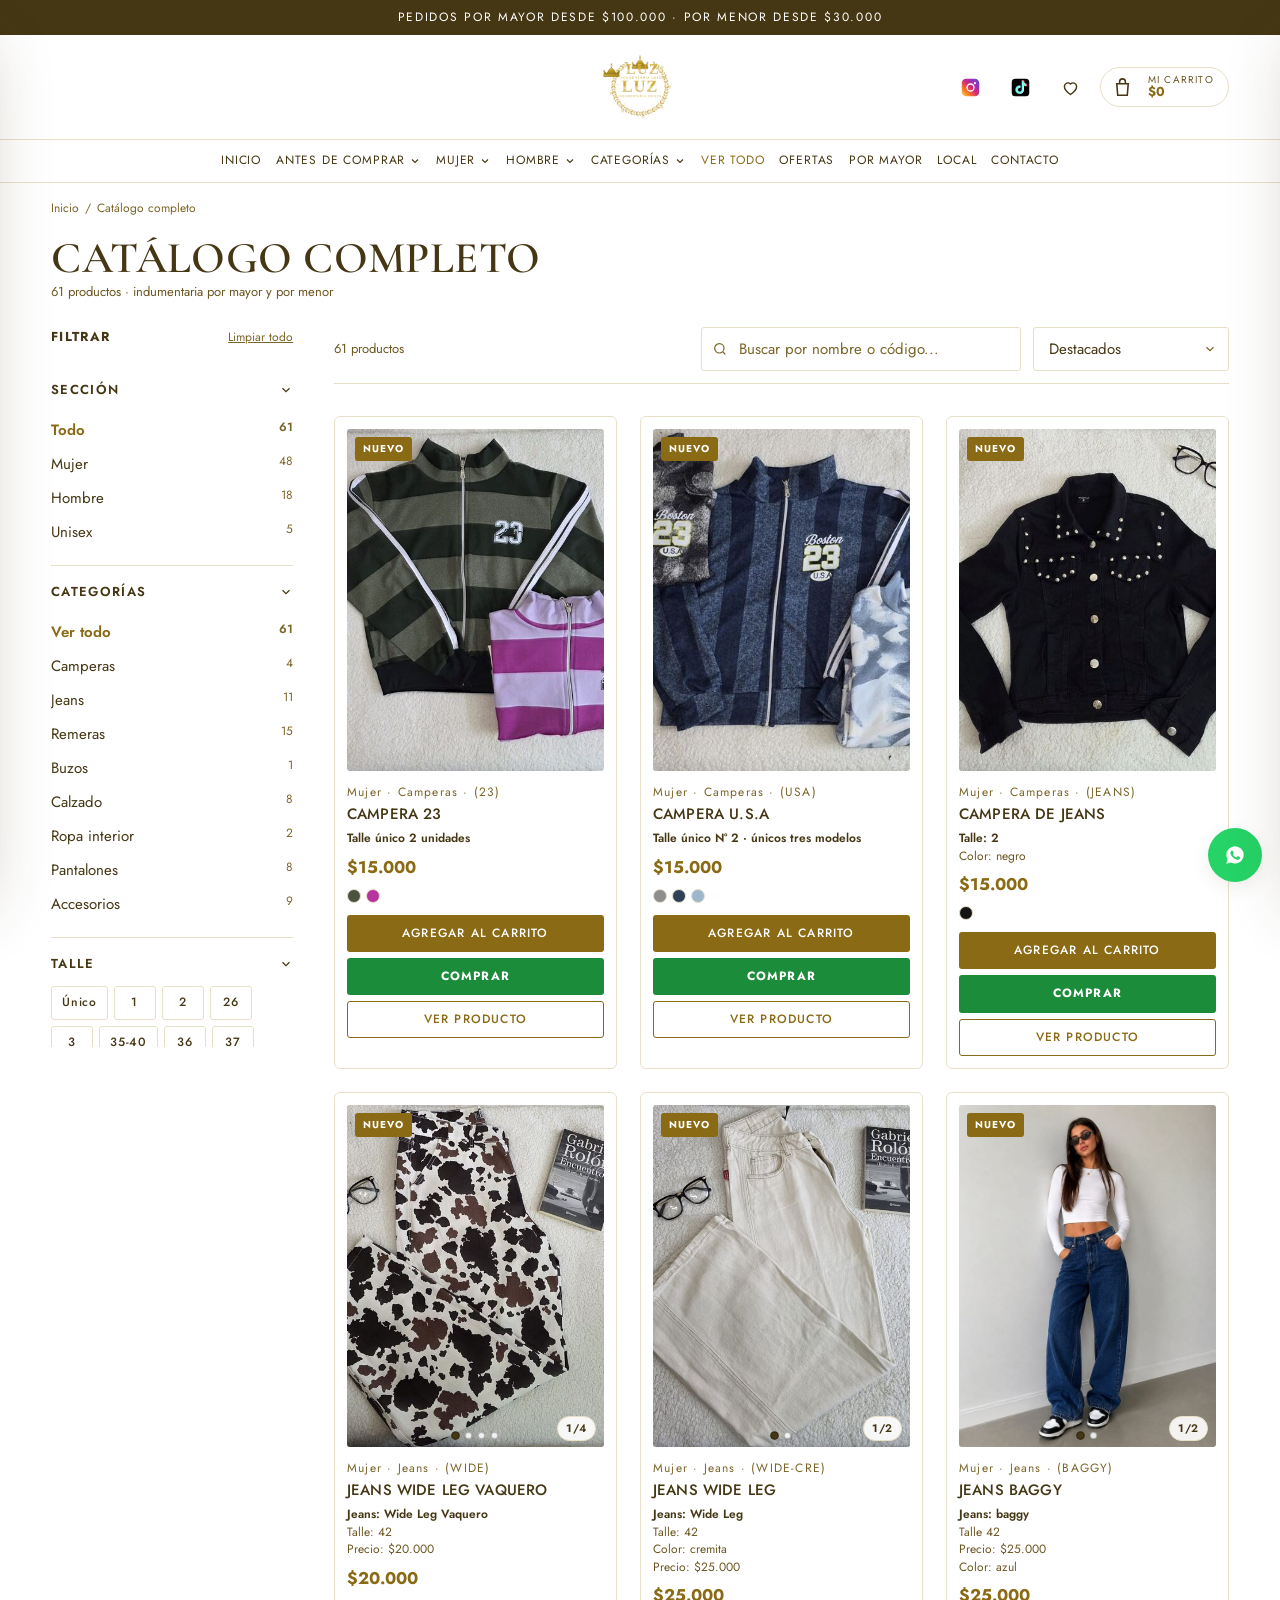
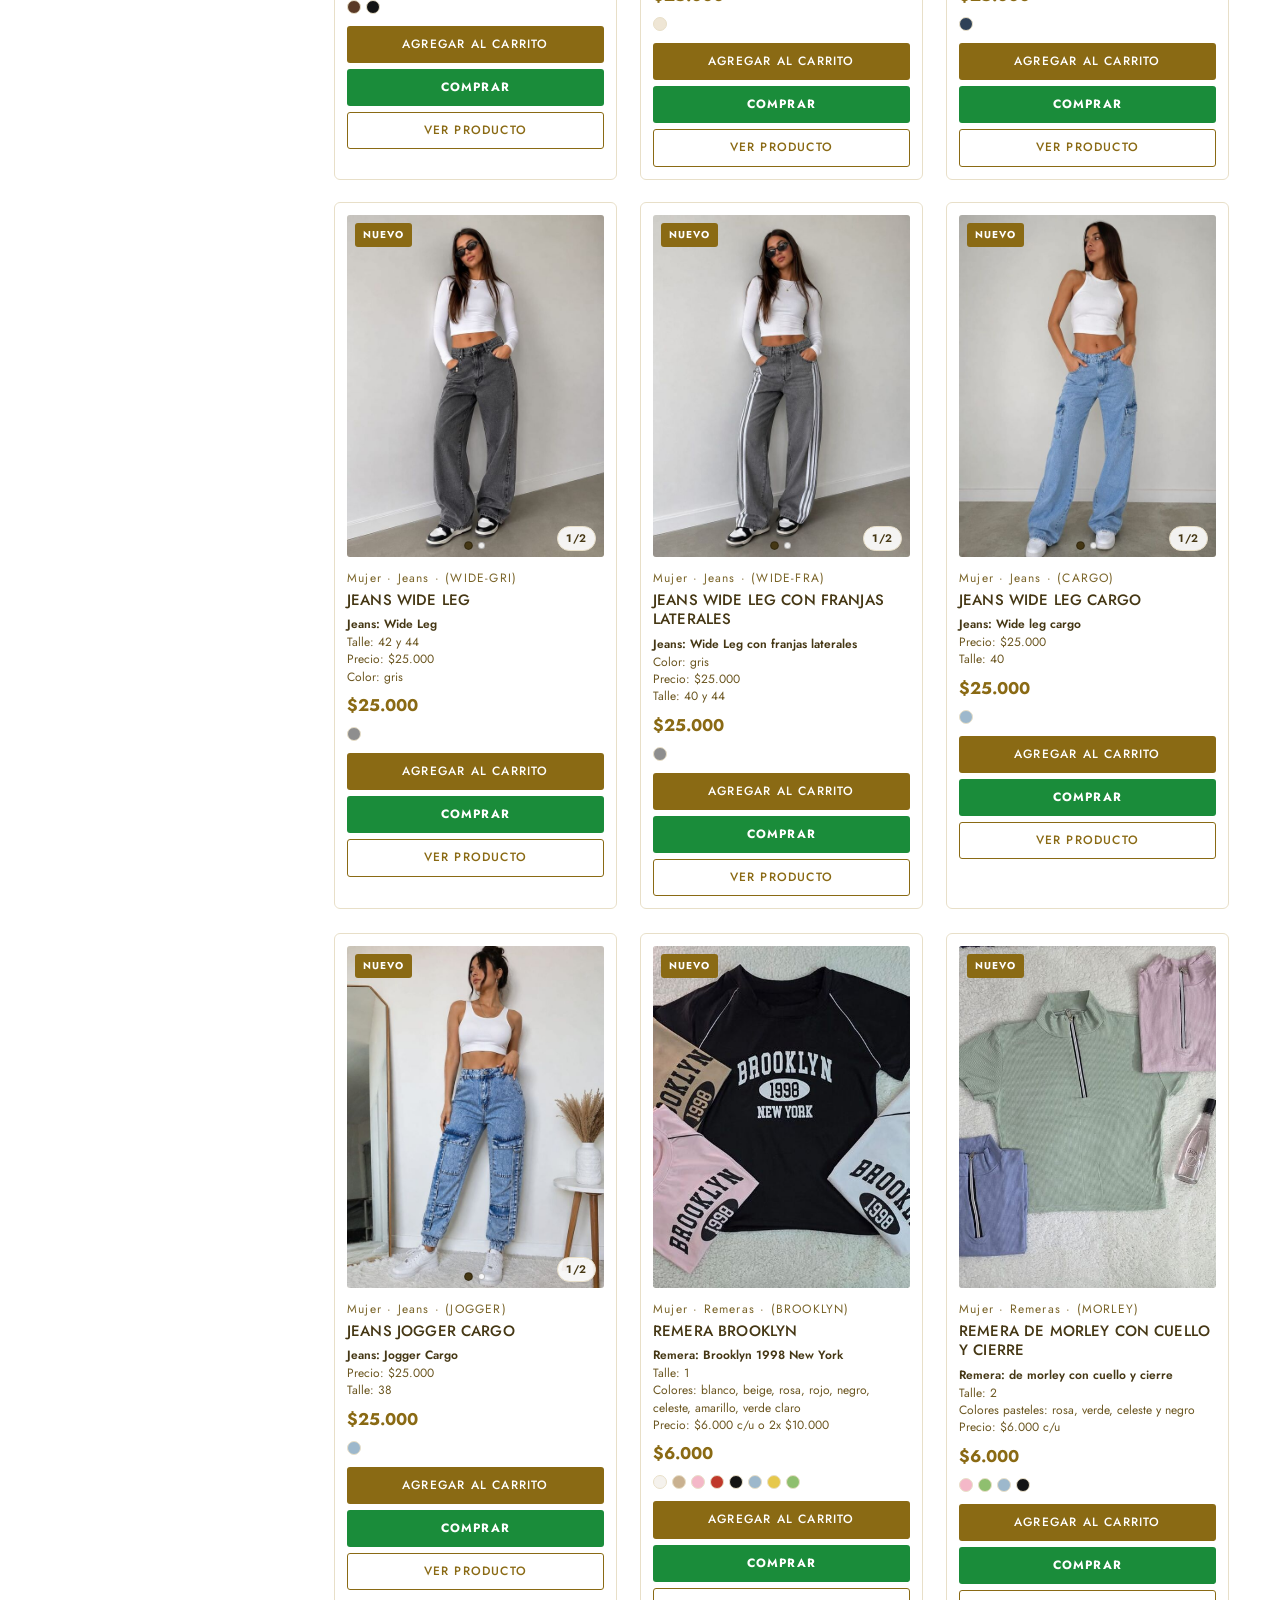
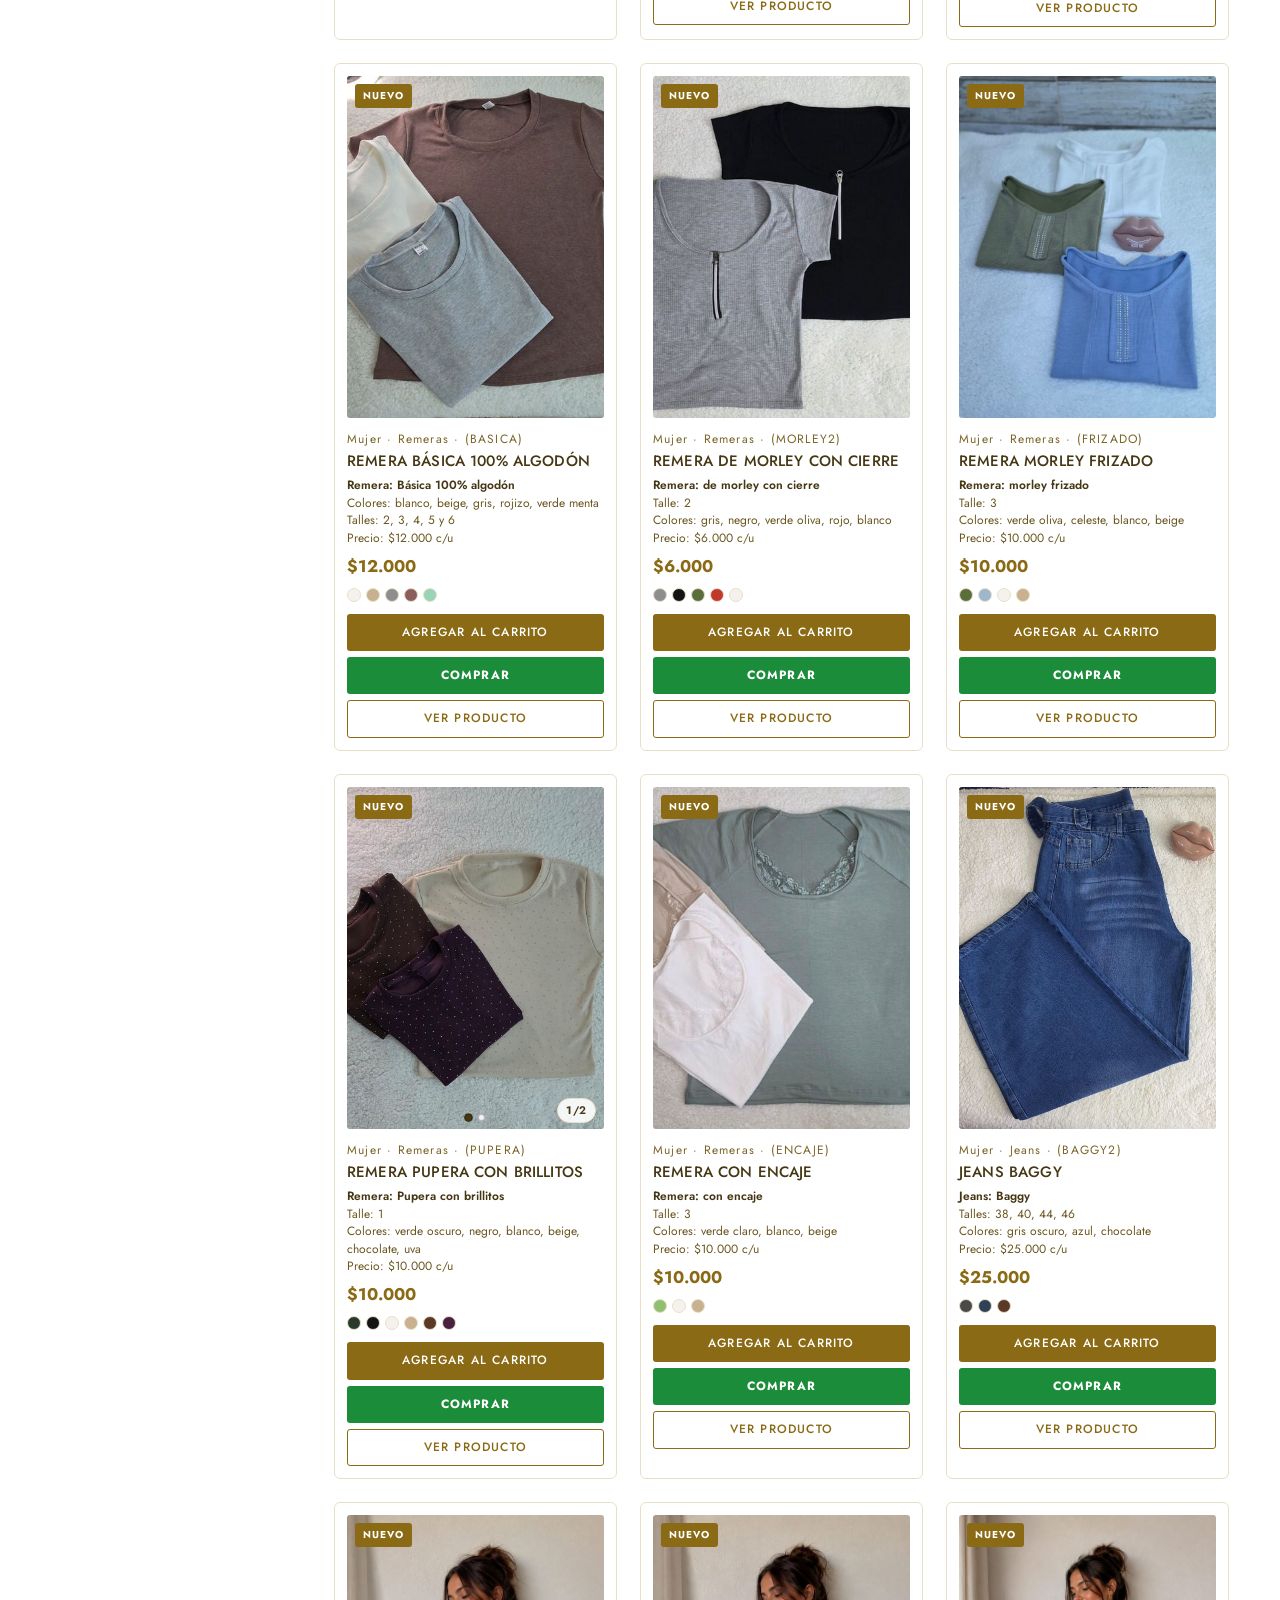
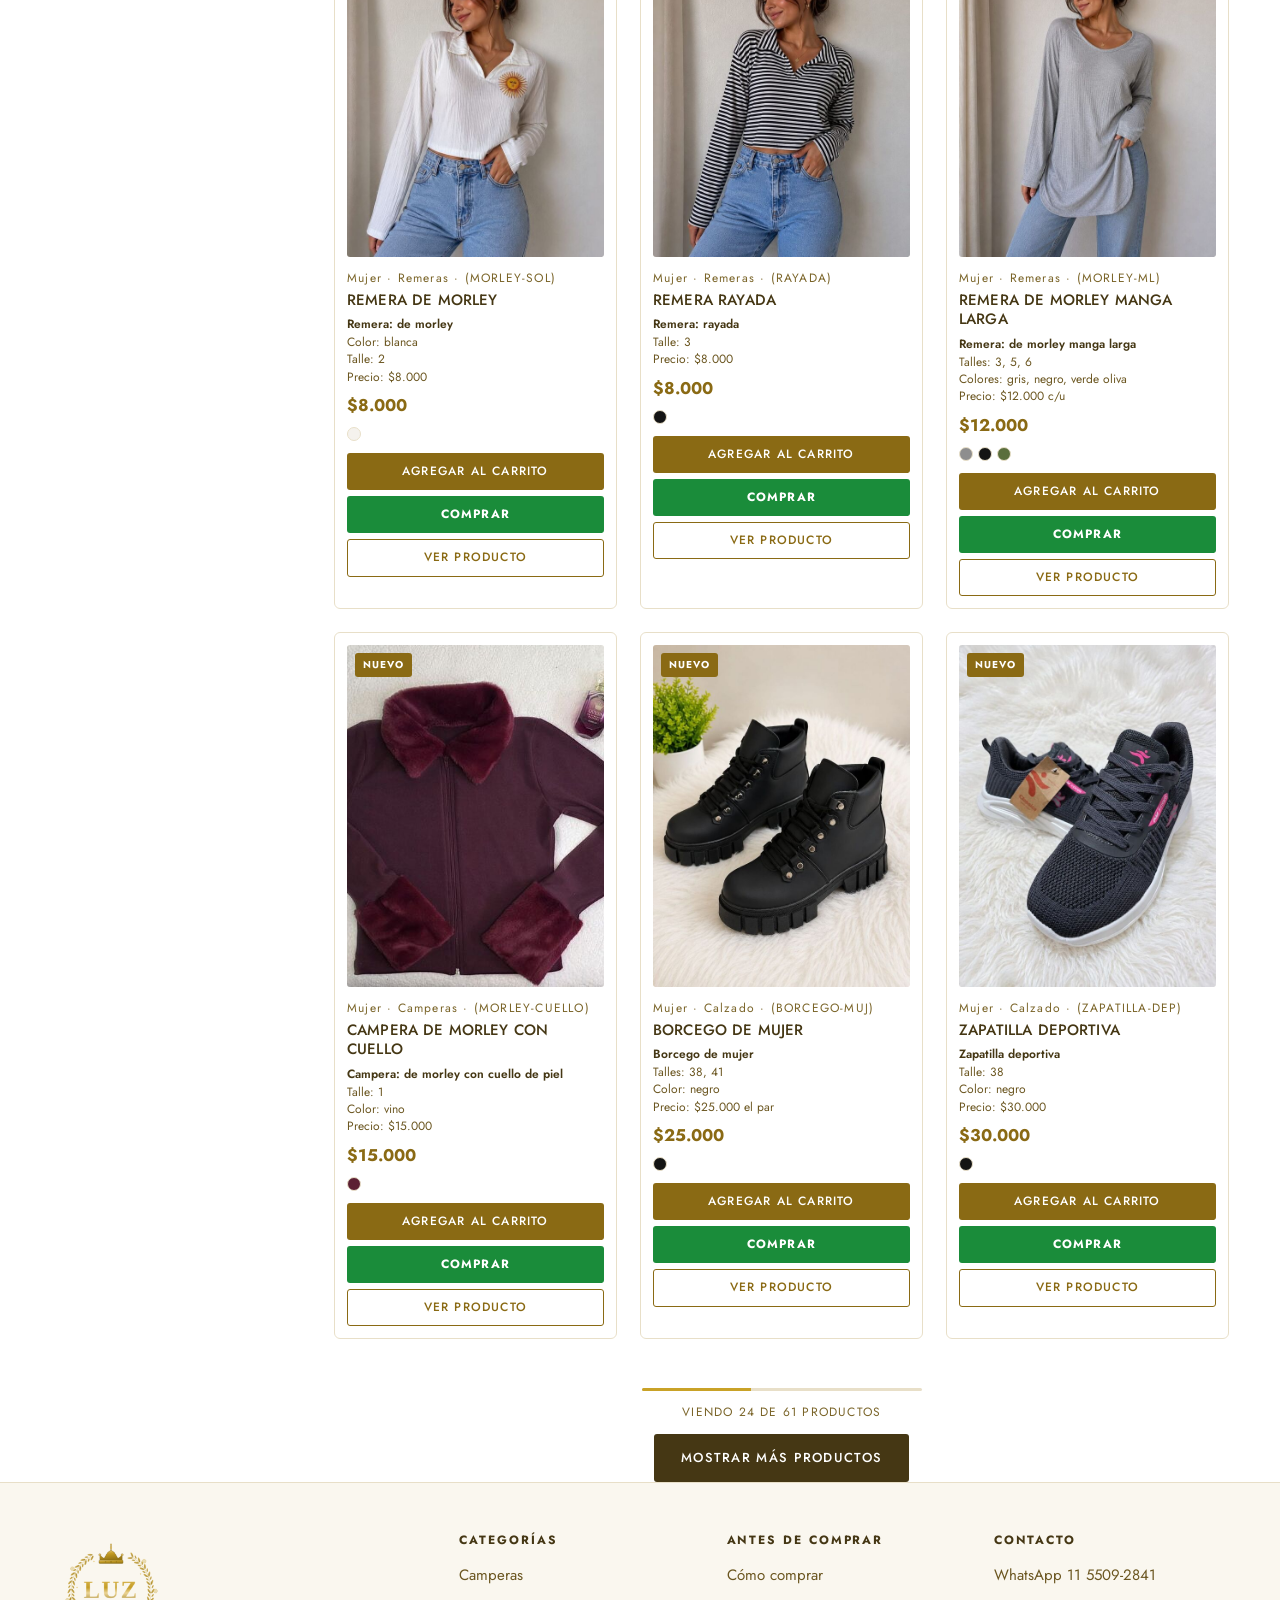
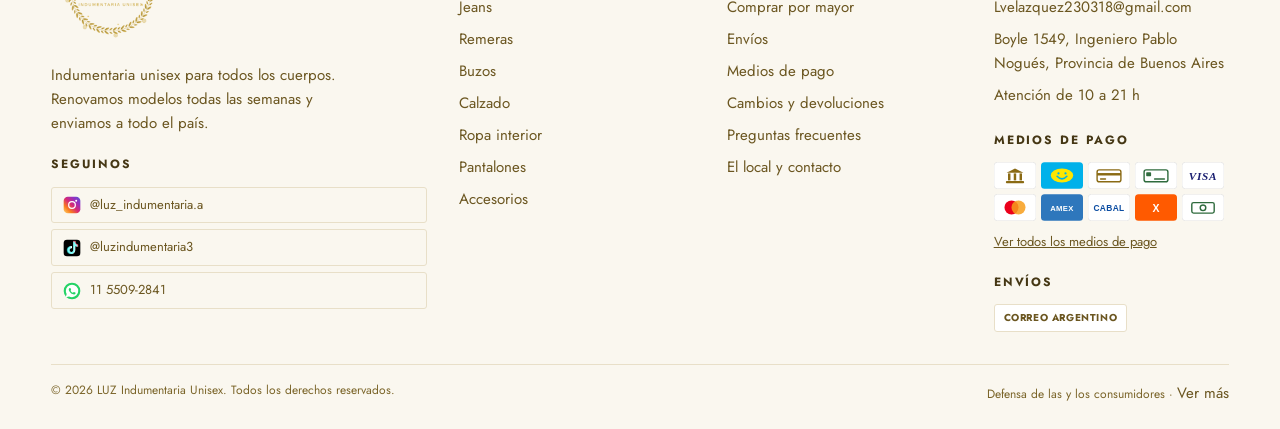
==== commit 92a198c6: "Add files via upload" ====
--- a/catalogo.html
+++ b/catalogo.html
@@ -114,7 +114,7 @@
 
   <script src="data/config.js?v=8"></script>
   <script src="data/productos.js?v=8"></script>
-  <script src="js/tienda.js?v=8"></script>
+  <script src="js/tienda.js?v=9"></script>
   <script src="js/catalogo.js?v=8"></script>
 </body>
 </html>
--- a/css/estilos.css
+++ b/css/estilos.css
@@ -274,7 +274,8 @@
   position: sticky; top: 0; z-index: 100;
   background: var(--c-fondo);
   border-bottom: 1px solid var(--c-linea);
-  transform: translateZ(0);        /* capa GPU propia: evita repintar todo al hacer scroll */
+  /* SIN transform:translateZ(0) — forzaba una capa GPU con el logo de 1800px
+     y el navegador tenía que recomponer esa capa en cada frame del scroll */
 }
 
 .header__superior {
@@ -299,18 +300,23 @@
 .header--logo-centrado .logo { justify-self: center; margin-right: 0; }
 
 .logo--centrado { flex-direction: column; }
-.logo__img--compacto { display: none; }
-
-/* Al bajar, el emblema se cambia por la versión horizontal, más chica */
-.header--compacto .logo__img--emblema { display: none; }
-.header--compacto .logo__img--compacto { display: block; }
+
+/* FIX SCROLL: los logos usan opacity en vez de display:none/block.
+   display:none/block fuerza recalcular el layout de TODA la página
+   en cada cruce del umbral de scroll. opacity solo cambia la capa
+   de pintura, sin mover nada de sitio. */
+.logo__img--compacto { opacity: 0; position: absolute; pointer-events: none; }
+.logo__img--emblema  { opacity: 1; }
+
+.header--compacto .logo__img--emblema  { opacity: 0; position: absolute; pointer-events: none; }
+.header--compacto .logo__img--compacto { opacity: 1; position: static; pointer-events: auto; }
 .header--compacto .header__superior { padding-block: var(--e-2); }
-/* Sin transición de height: animar height causa layout thrash y traba el scroll */
 
 .logo {
   display: flex; align-items: center;
   margin-right: auto; color: var(--c-tinta);
   line-height: 1; flex: none;
+  position: relative; /* para que los logos con position:absolute queden dentro */
 }
 .logo__img { width: auto; object-fit: contain; }
 /* Si el archivo del logo trae fondo blanco, "multiply" lo funde con el fondo
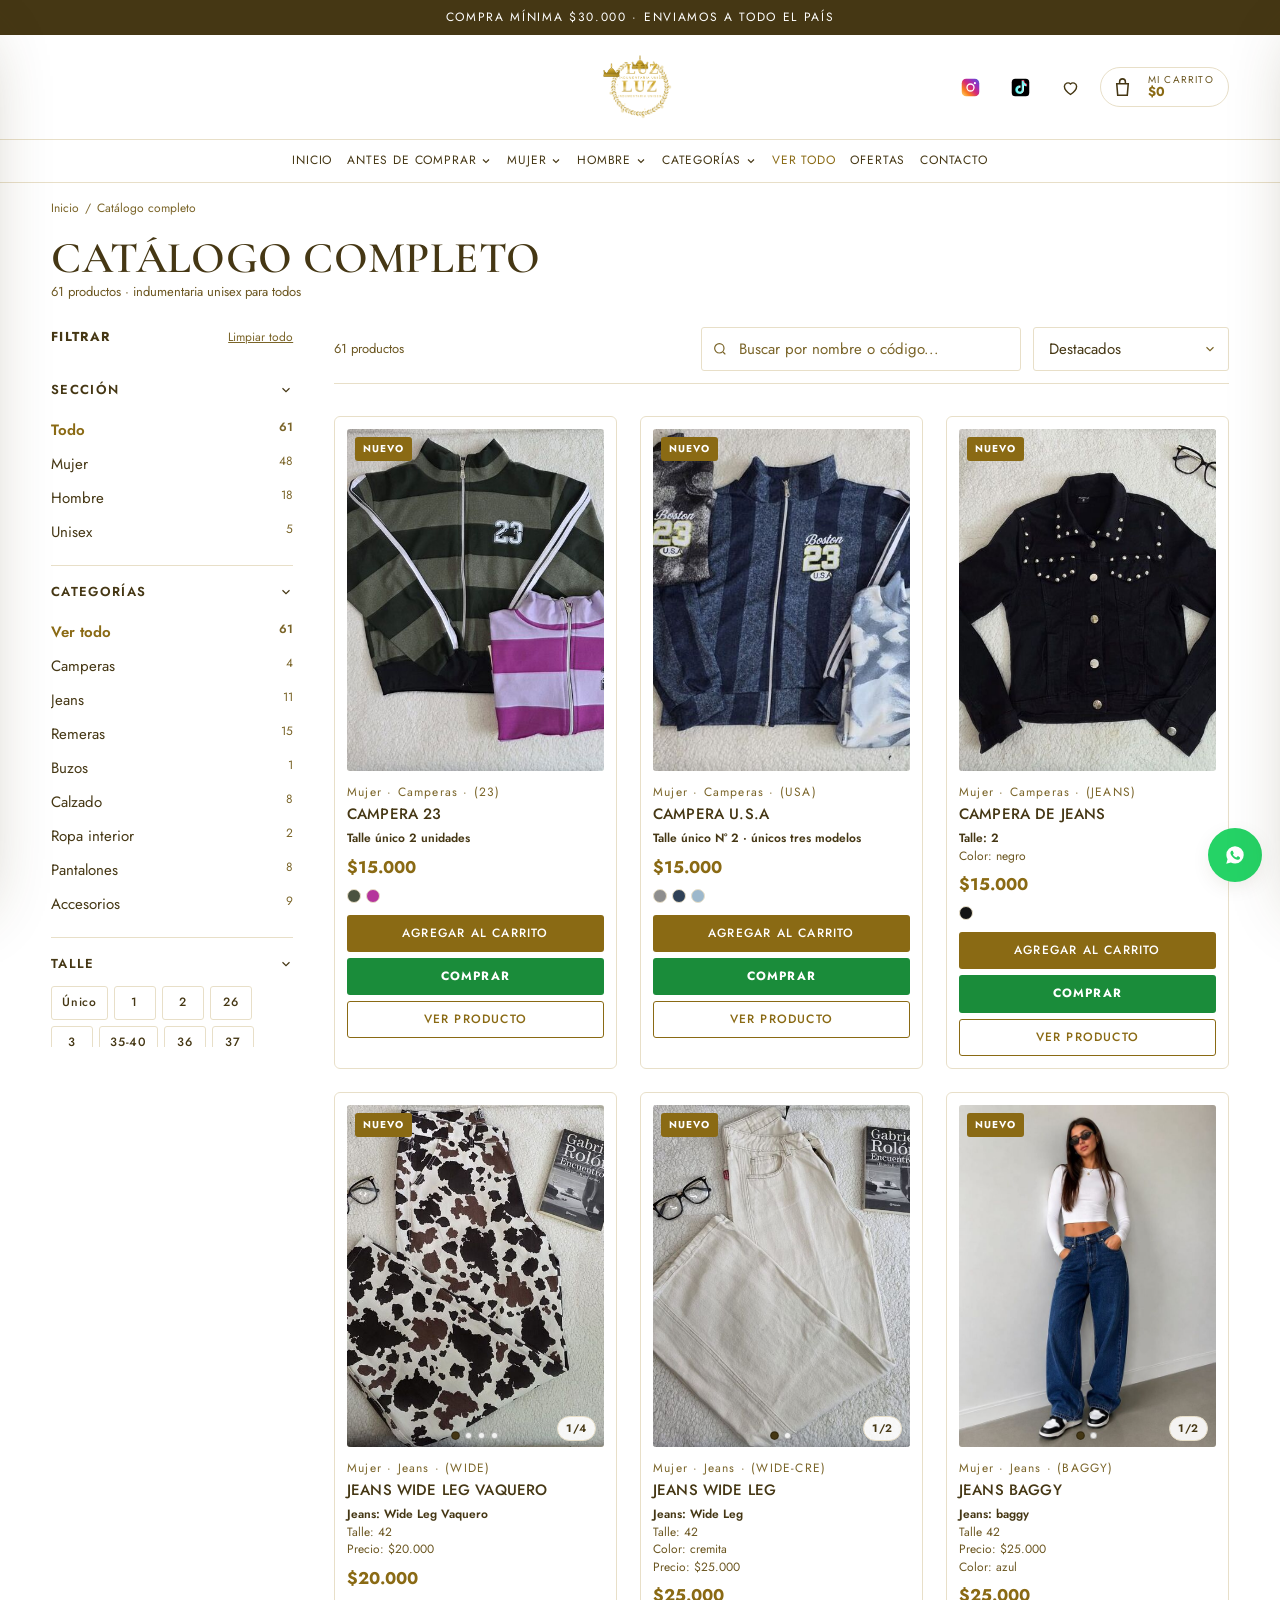
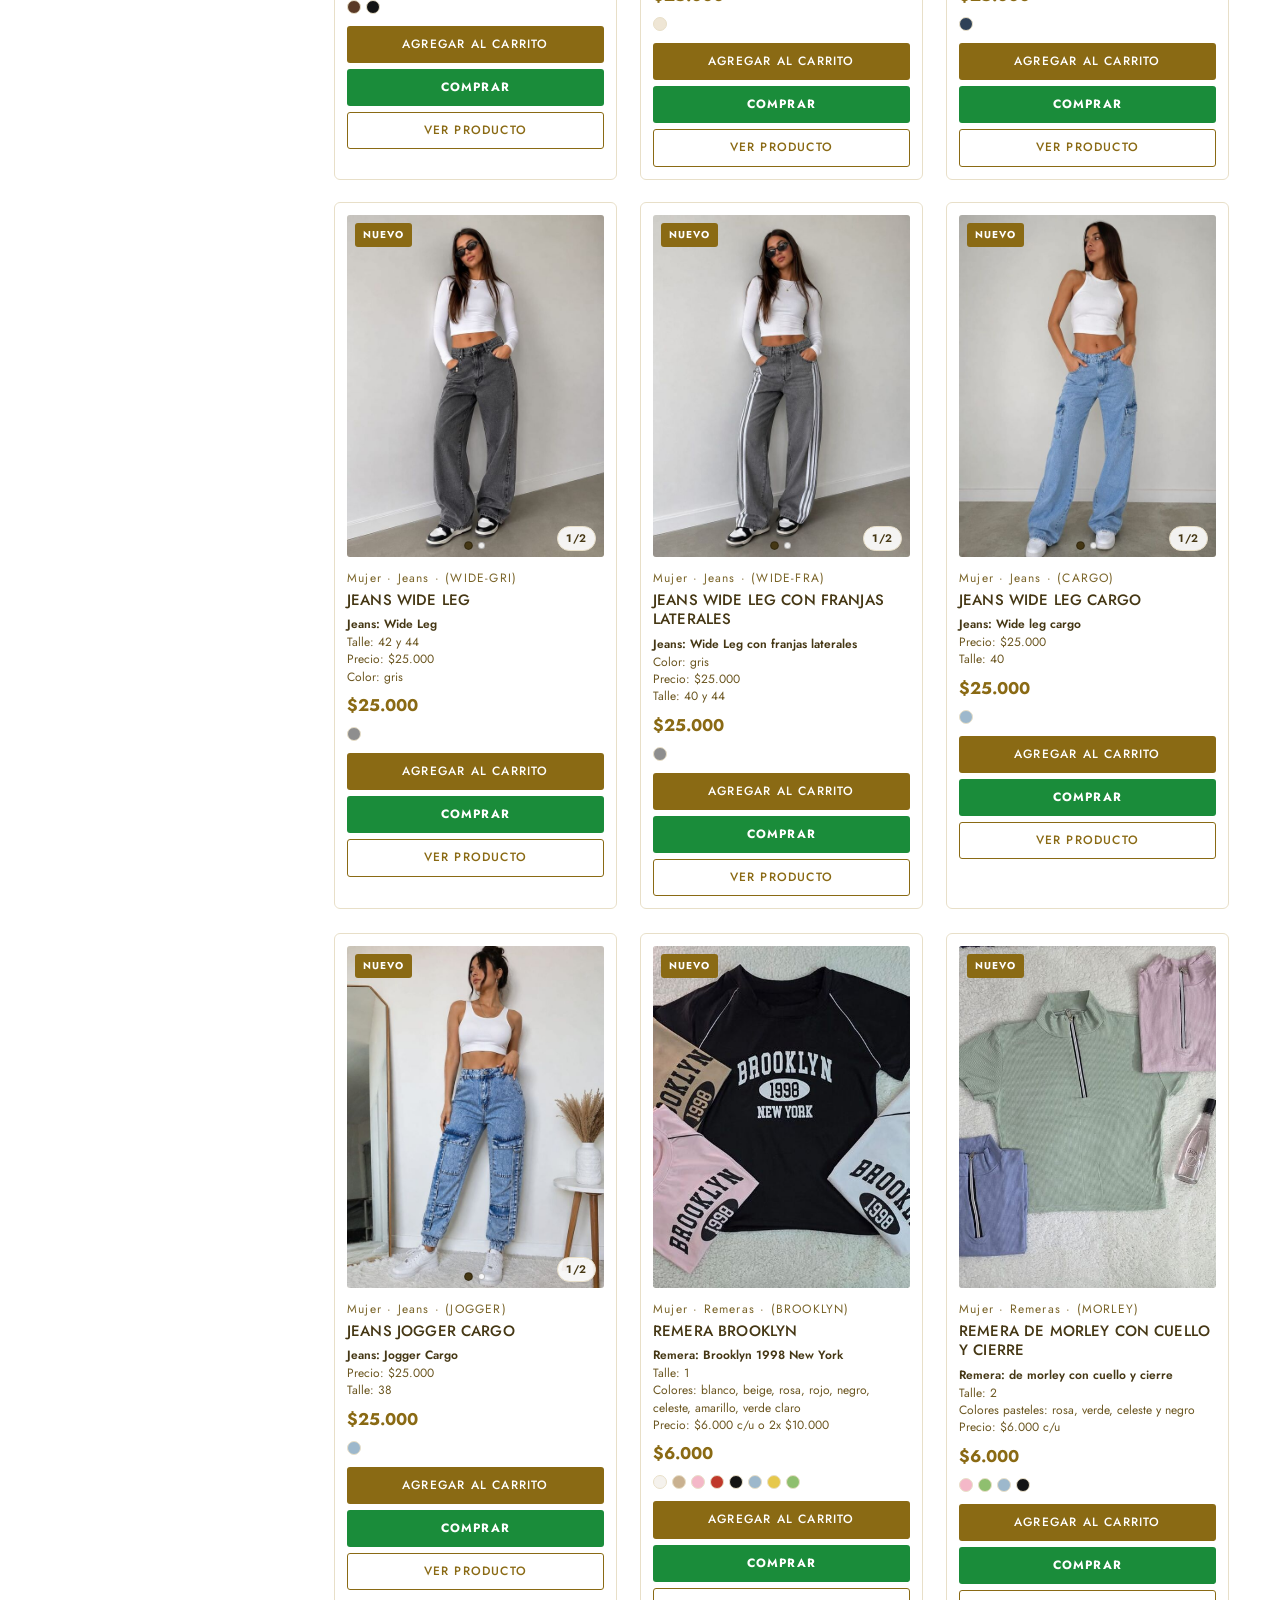
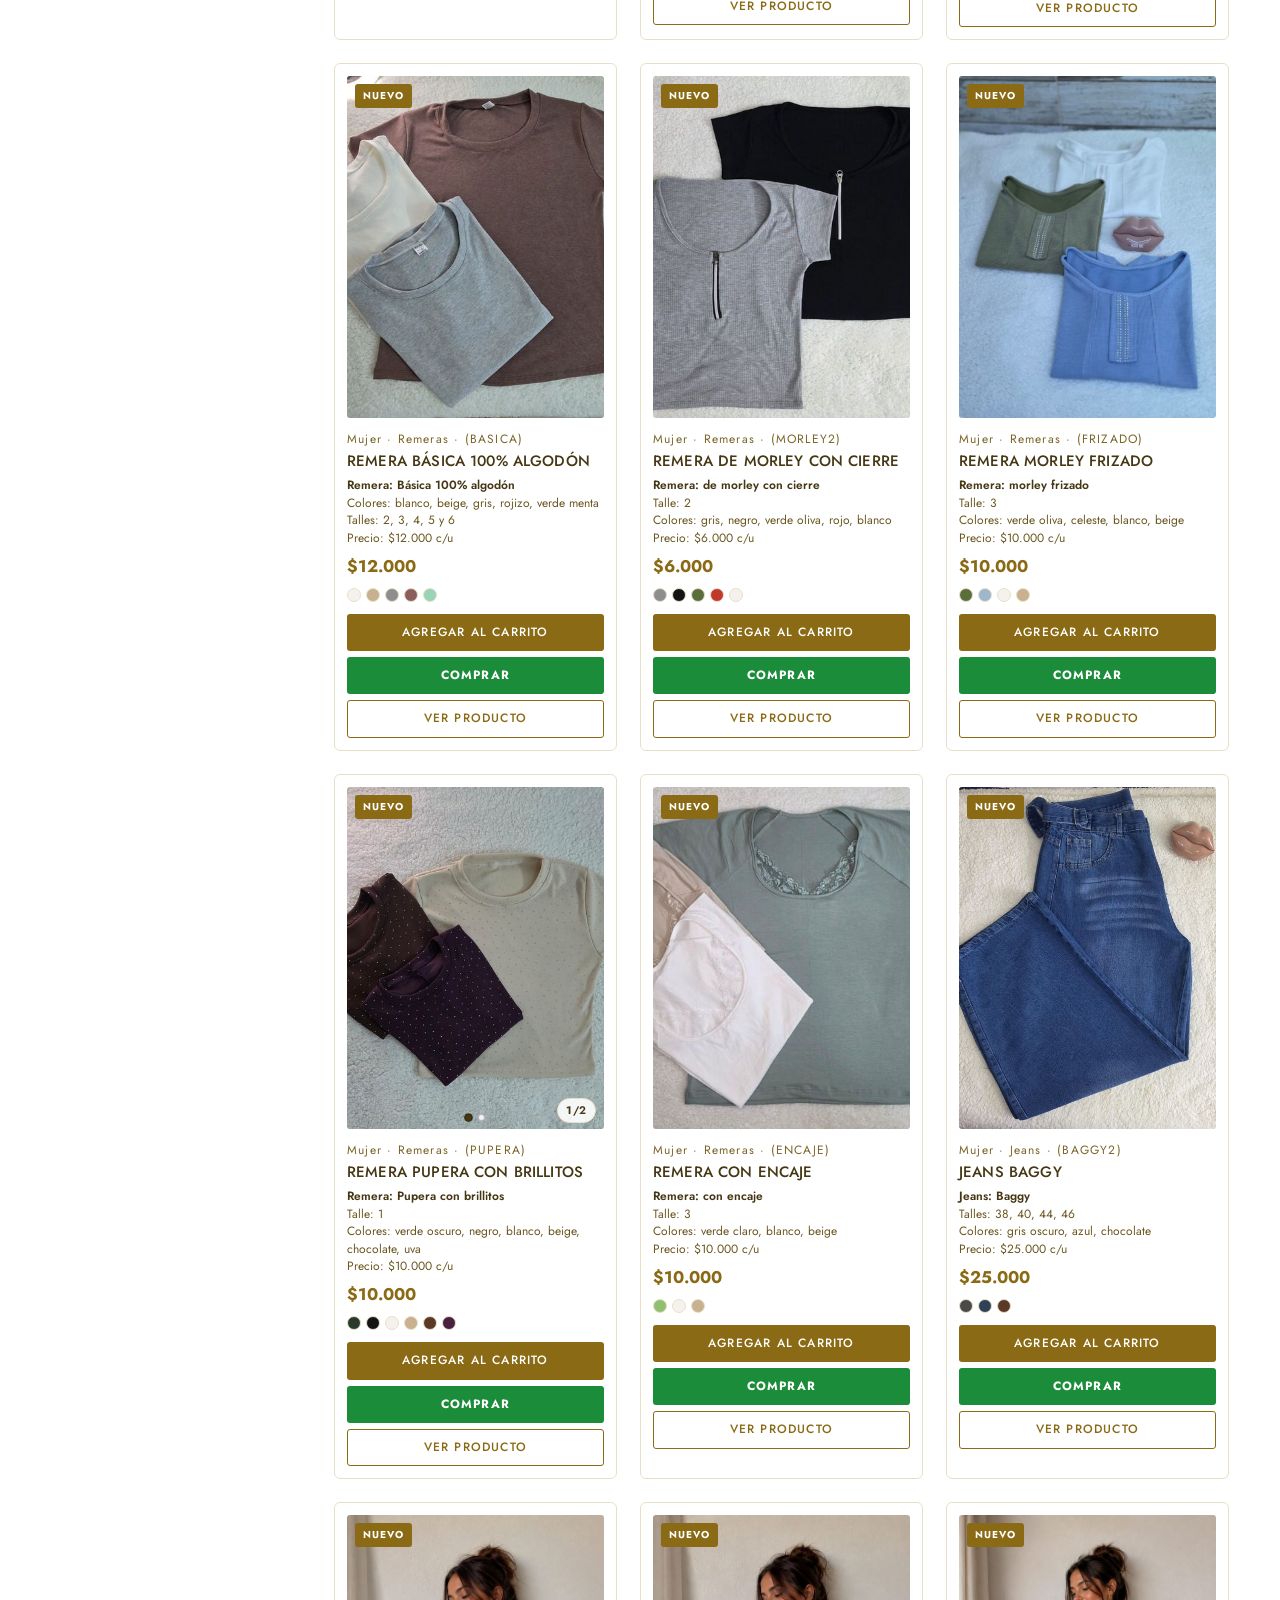
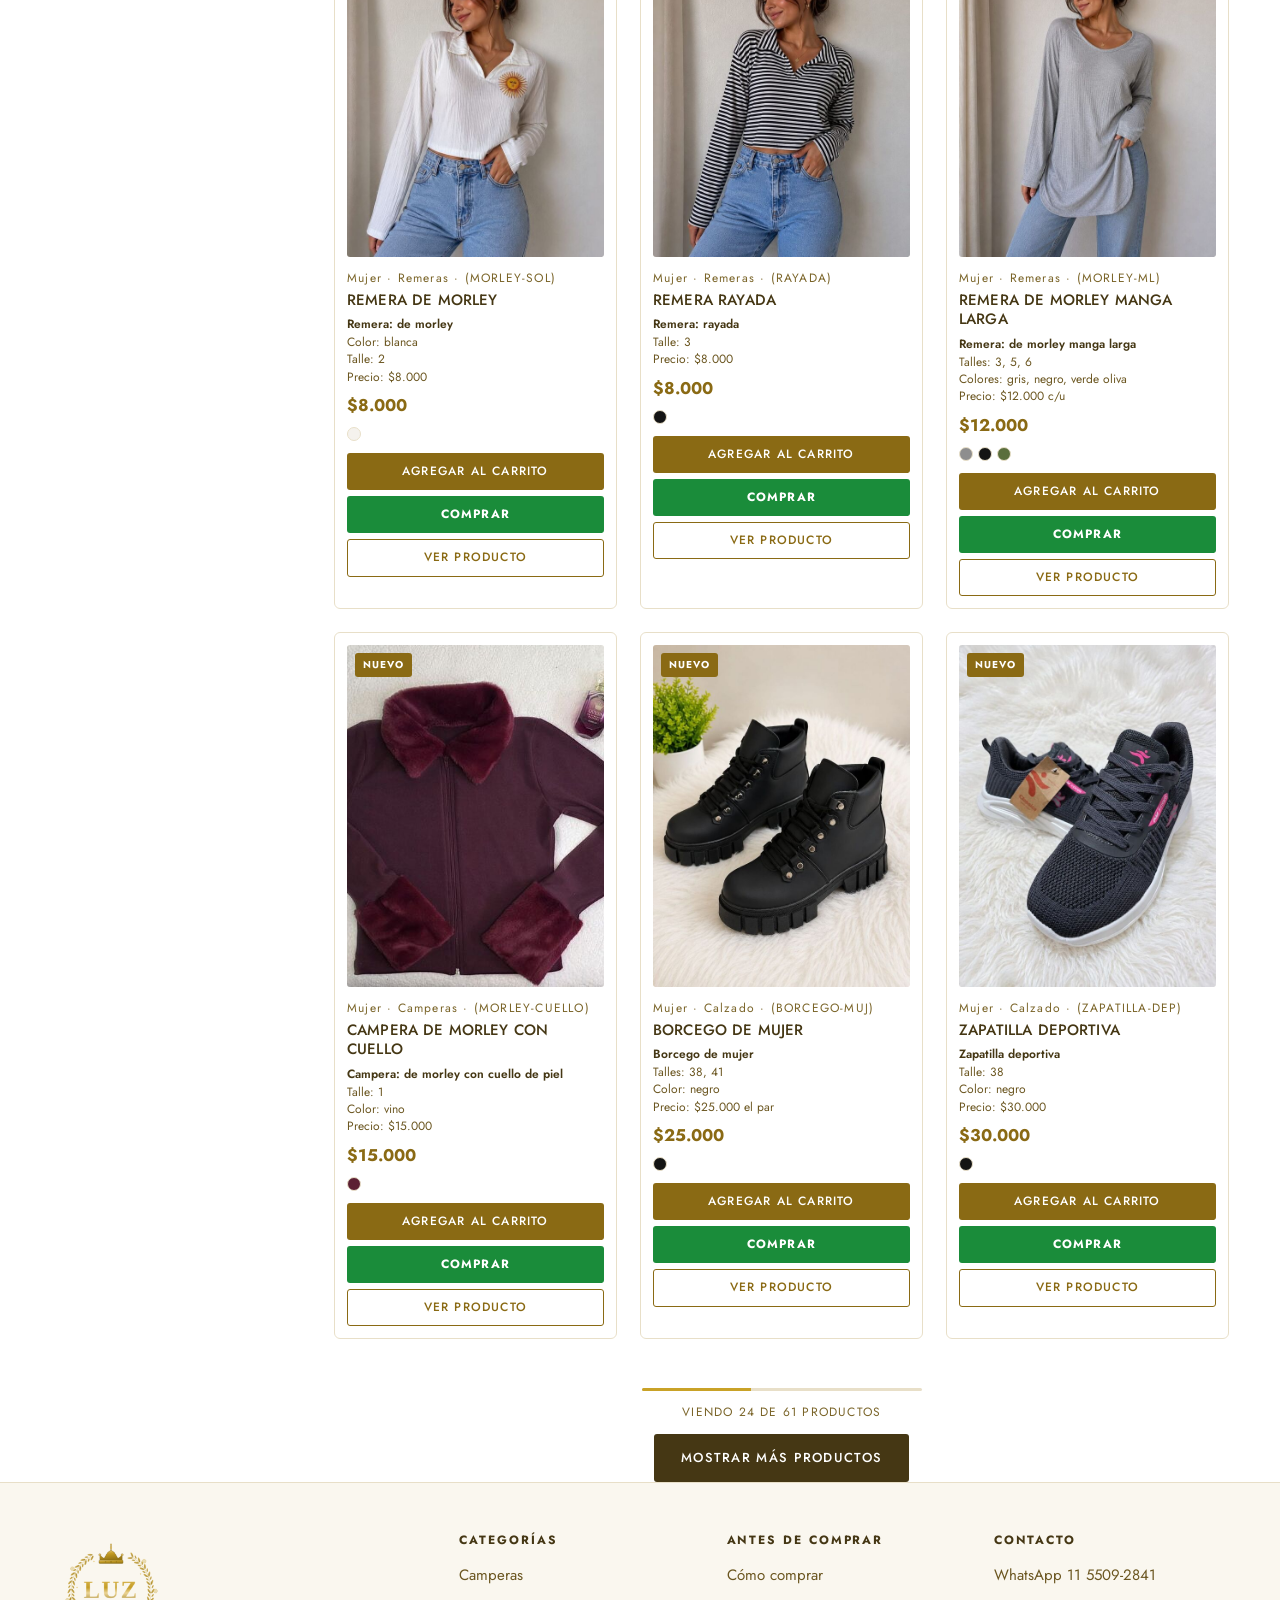
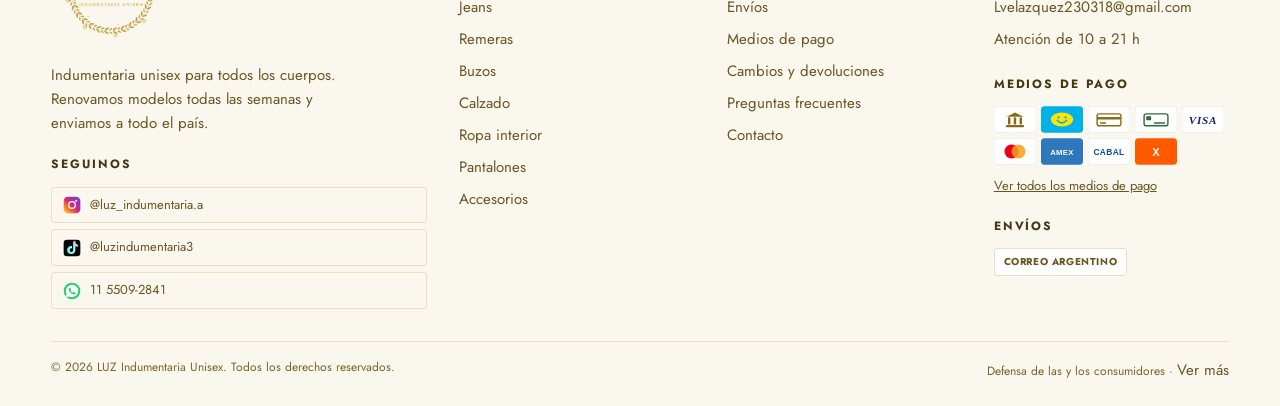
==== commit bc449093: "Quitar por mayor, local y banner de ofertas" ====
--- a/catalogo.html
+++ b/catalogo.html
@@ -10,7 +10,7 @@
   <link rel="preconnect" href="https://fonts.googleapis.com">
   <link rel="preconnect" href="https://fonts.gstatic.com" crossorigin>
   <link href="https://fonts.googleapis.com/css2?family=Cormorant+Garamond:wght@400;600;700&family=Jost:wght@300..700&display=swap" rel="stylesheet">
-  <link rel="stylesheet" href="css/estilos.css?v=8">
+  <link rel="stylesheet" href="css/estilos.css?v=11">
 </head>
 <body>
   <a class="salto-contenido" href="#principal">Saltar al contenido</a>
@@ -112,9 +112,9 @@
   <div id="footer"></div>
   <div id="carrito"></div>
 
-  <script src="data/config.js?v=8"></script>
-  <script src="data/productos.js?v=8"></script>
-  <script src="js/tienda.js?v=9"></script>
-  <script src="js/catalogo.js?v=8"></script>
+  <script src="data/config.js?v=11"></script>
+  <script src="data/productos.js?v=11"></script>
+  <script src="js/tienda.js?v=11"></script>
+  <script src="js/catalogo.js?v=11"></script>
 </body>
 </html>
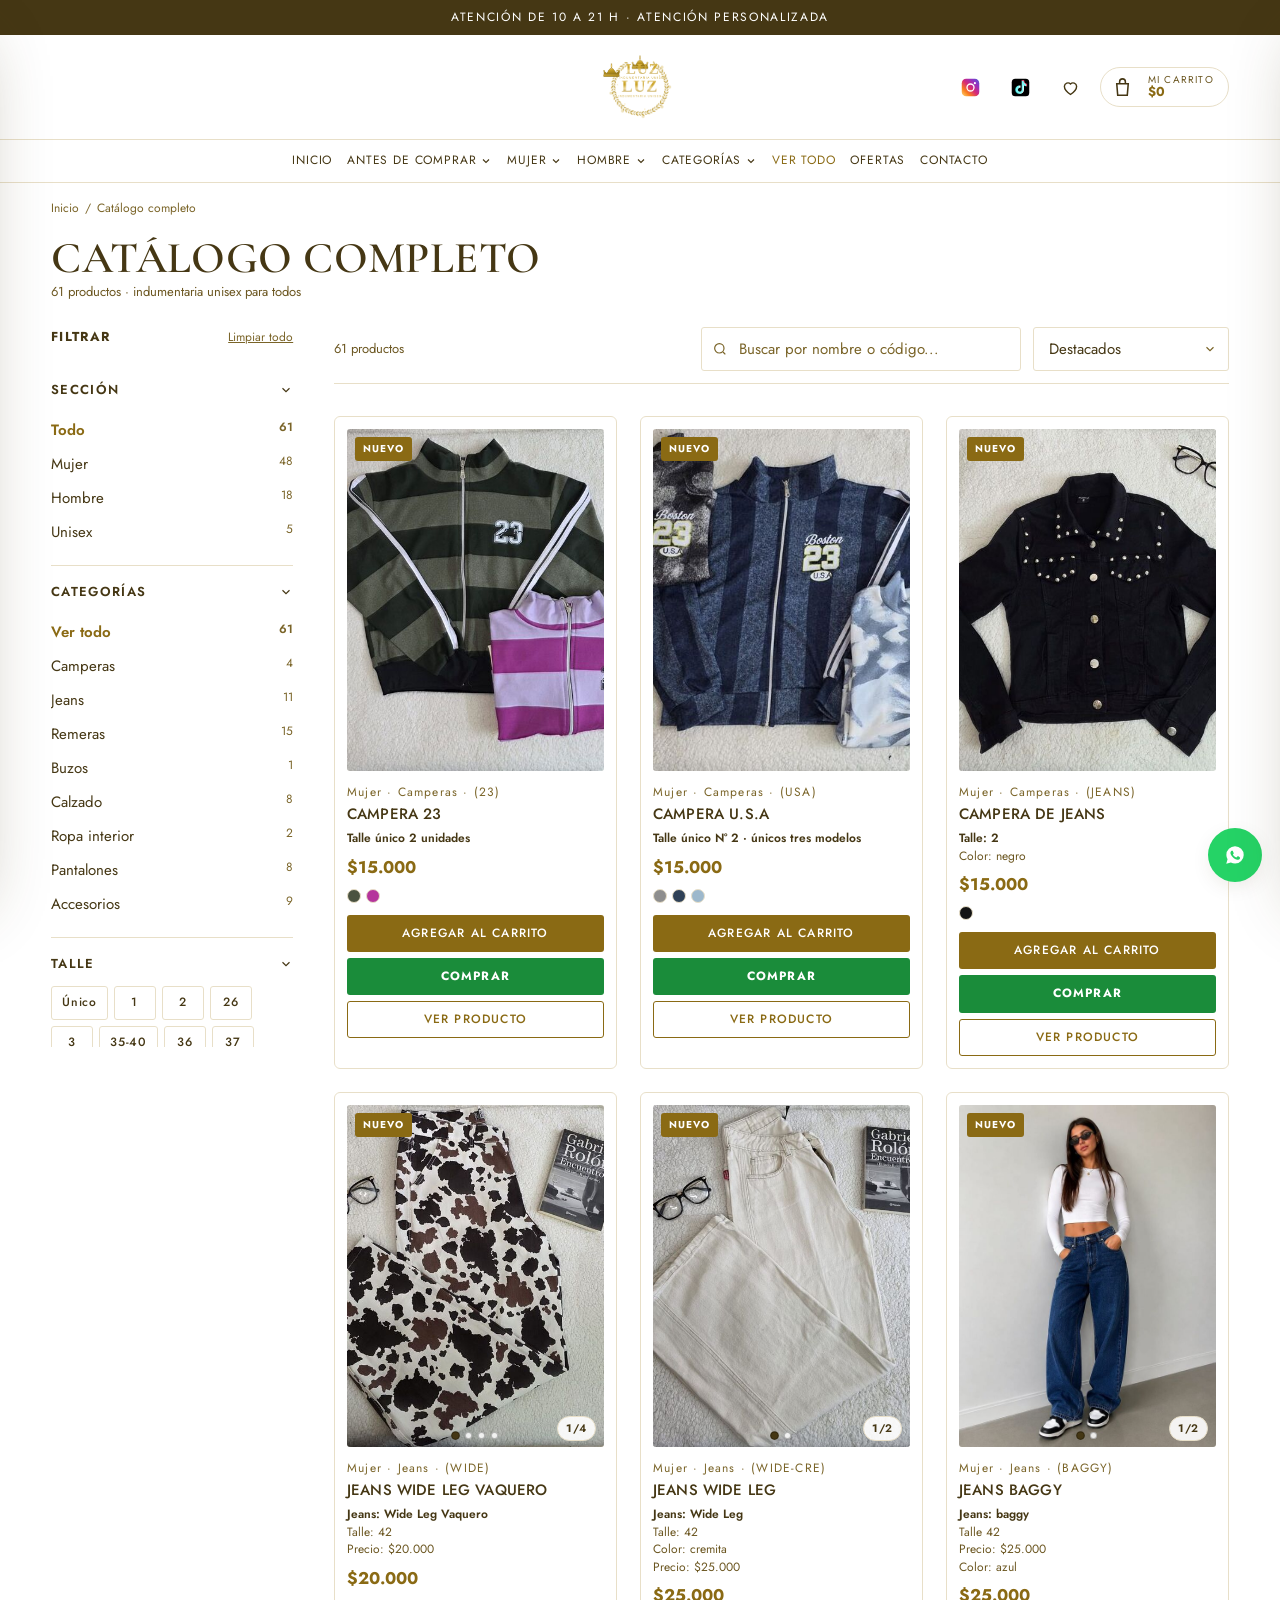
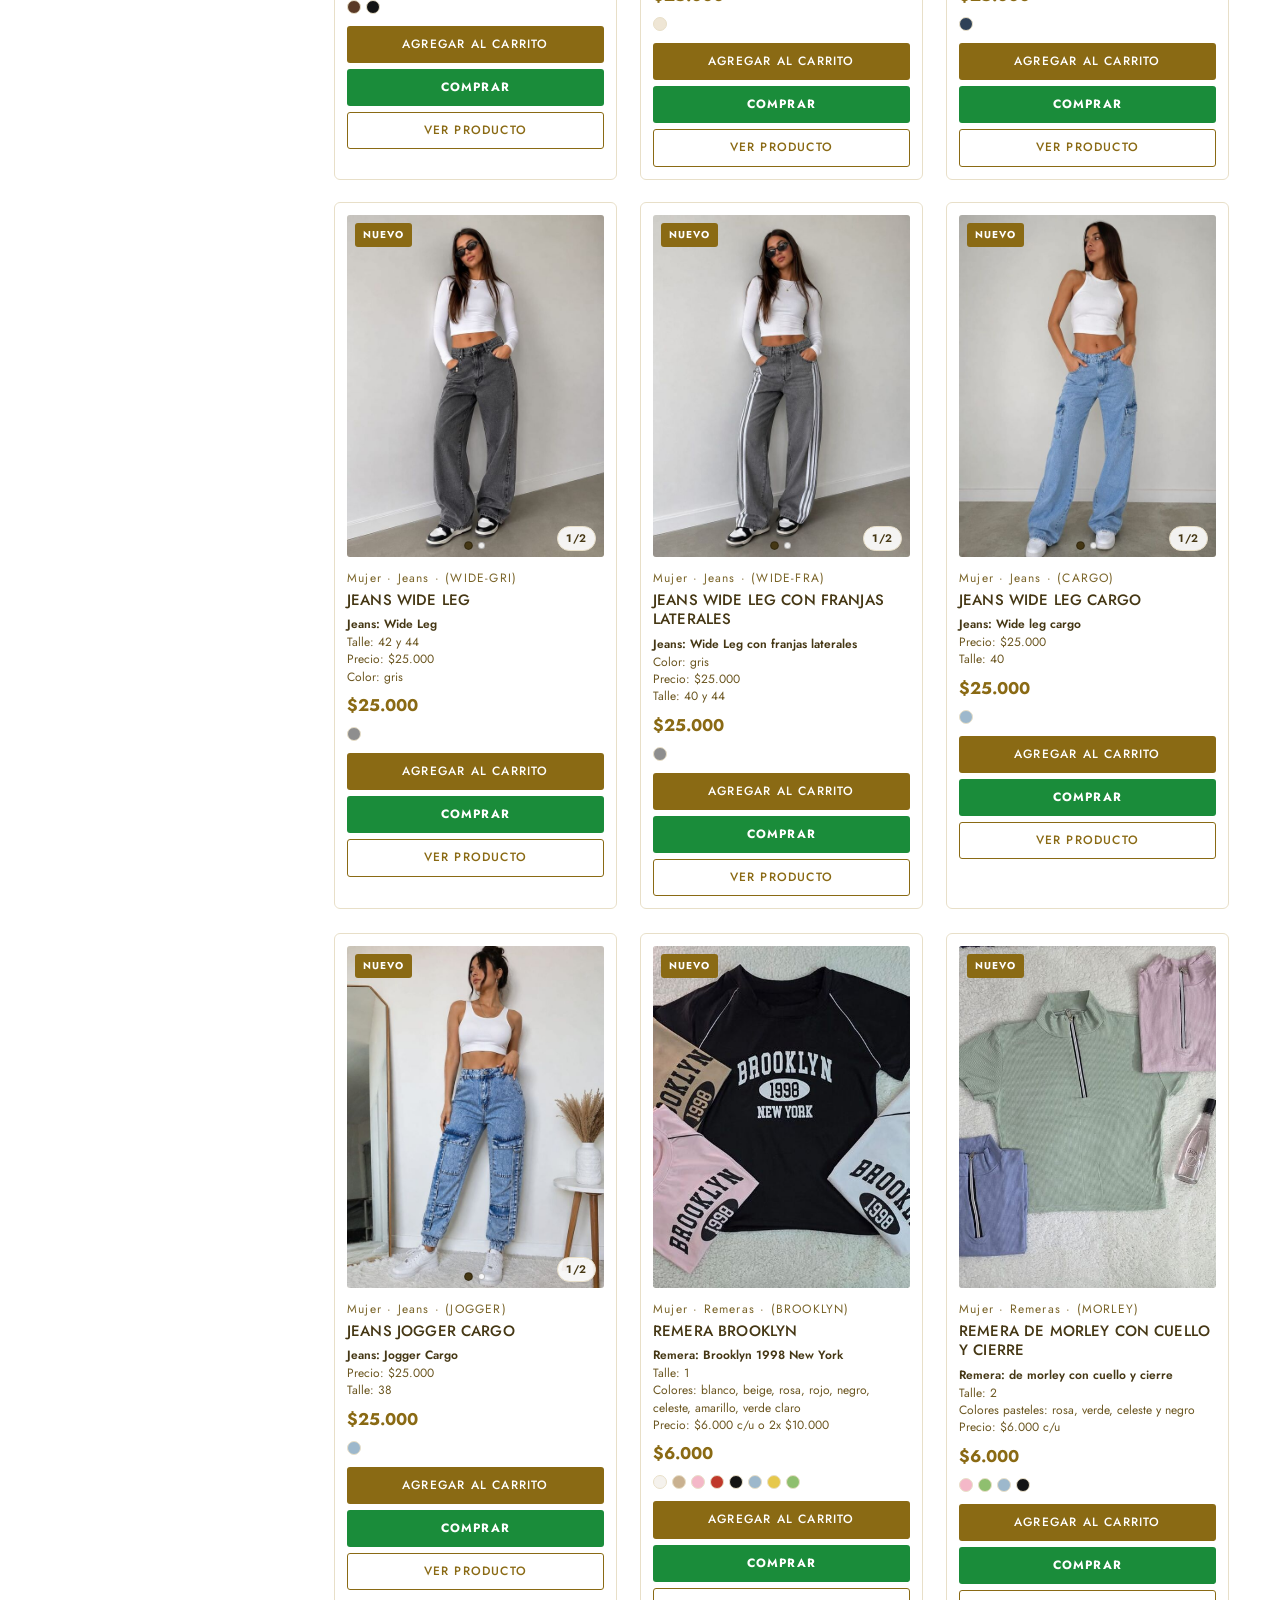
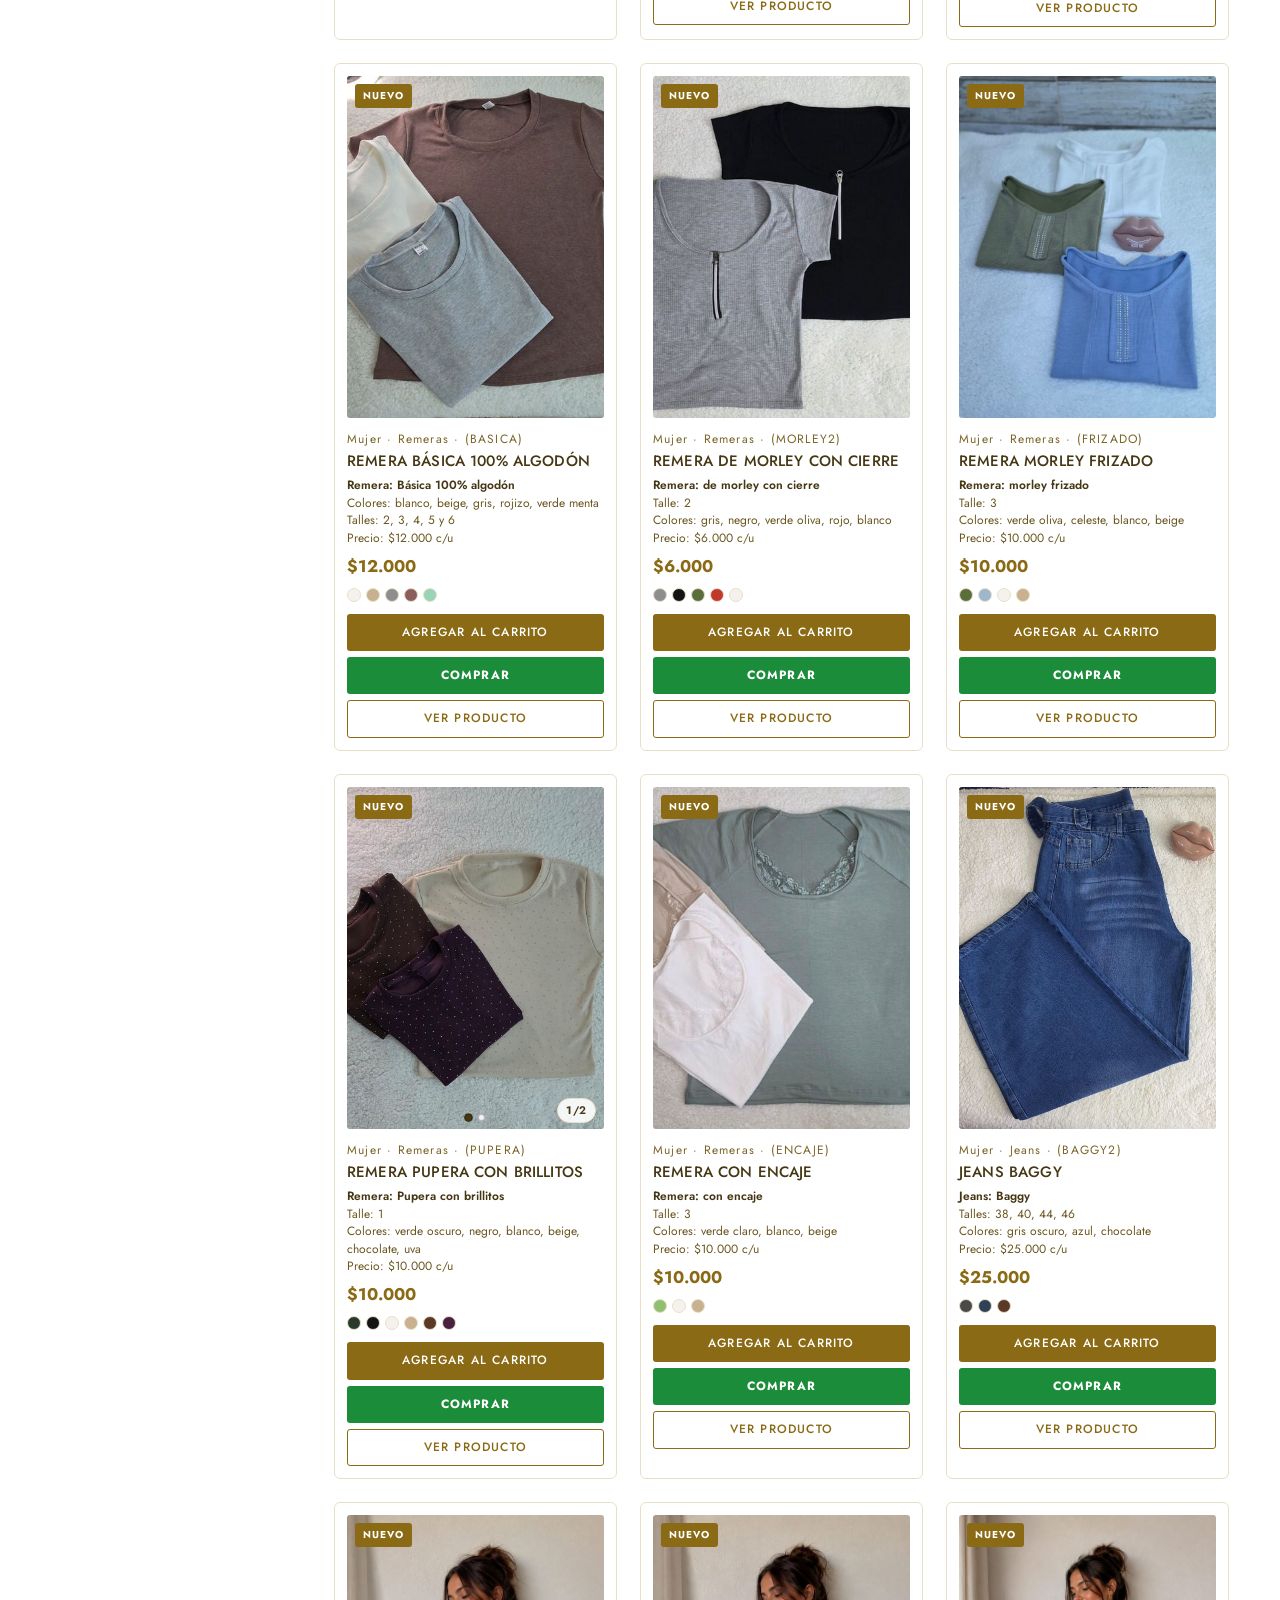
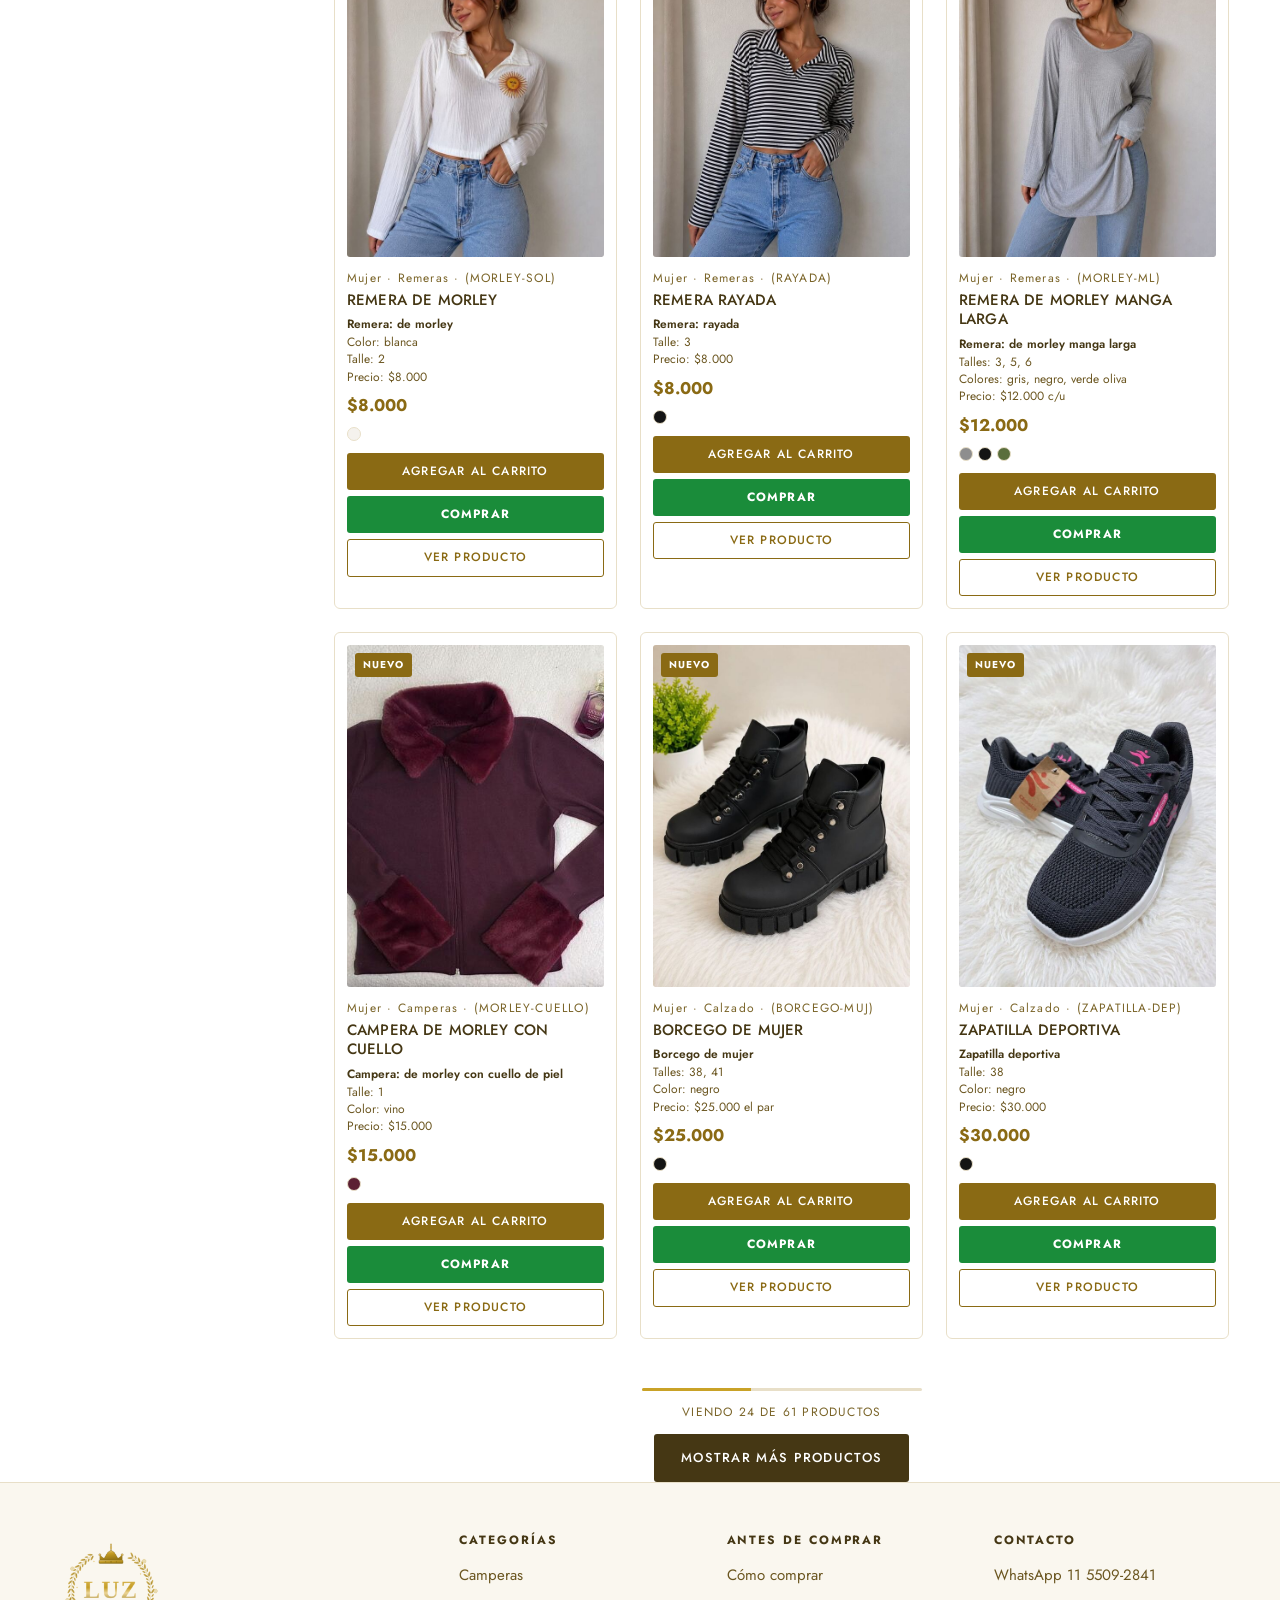
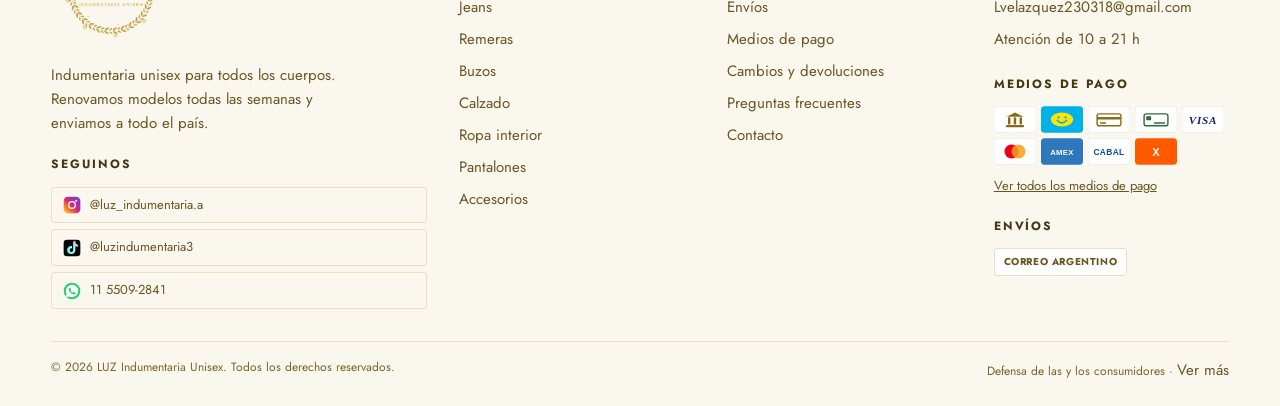
==== commit c82dfae8: "Eliminar compra minima" ====
--- a/catalogo.html
+++ b/catalogo.html
@@ -10,7 +10,7 @@
   <link rel="preconnect" href="https://fonts.googleapis.com">
   <link rel="preconnect" href="https://fonts.gstatic.com" crossorigin>
   <link href="https://fonts.googleapis.com/css2?family=Cormorant+Garamond:wght@400;600;700&family=Jost:wght@300..700&display=swap" rel="stylesheet">
-  <link rel="stylesheet" href="css/estilos.css?v=11">
+  <link rel="stylesheet" href="css/estilos.css?v=12">
 </head>
 <body>
   <a class="salto-contenido" href="#principal">Saltar al contenido</a>
@@ -112,9 +112,9 @@
   <div id="footer"></div>
   <div id="carrito"></div>
 
-  <script src="data/config.js?v=11"></script>
-  <script src="data/productos.js?v=11"></script>
-  <script src="js/tienda.js?v=11"></script>
-  <script src="js/catalogo.js?v=11"></script>
+  <script src="data/config.js?v=12"></script>
+  <script src="data/productos.js?v=12"></script>
+  <script src="js/tienda.js?v=12"></script>
+  <script src="js/catalogo.js?v=12"></script>
 </body>
 </html>
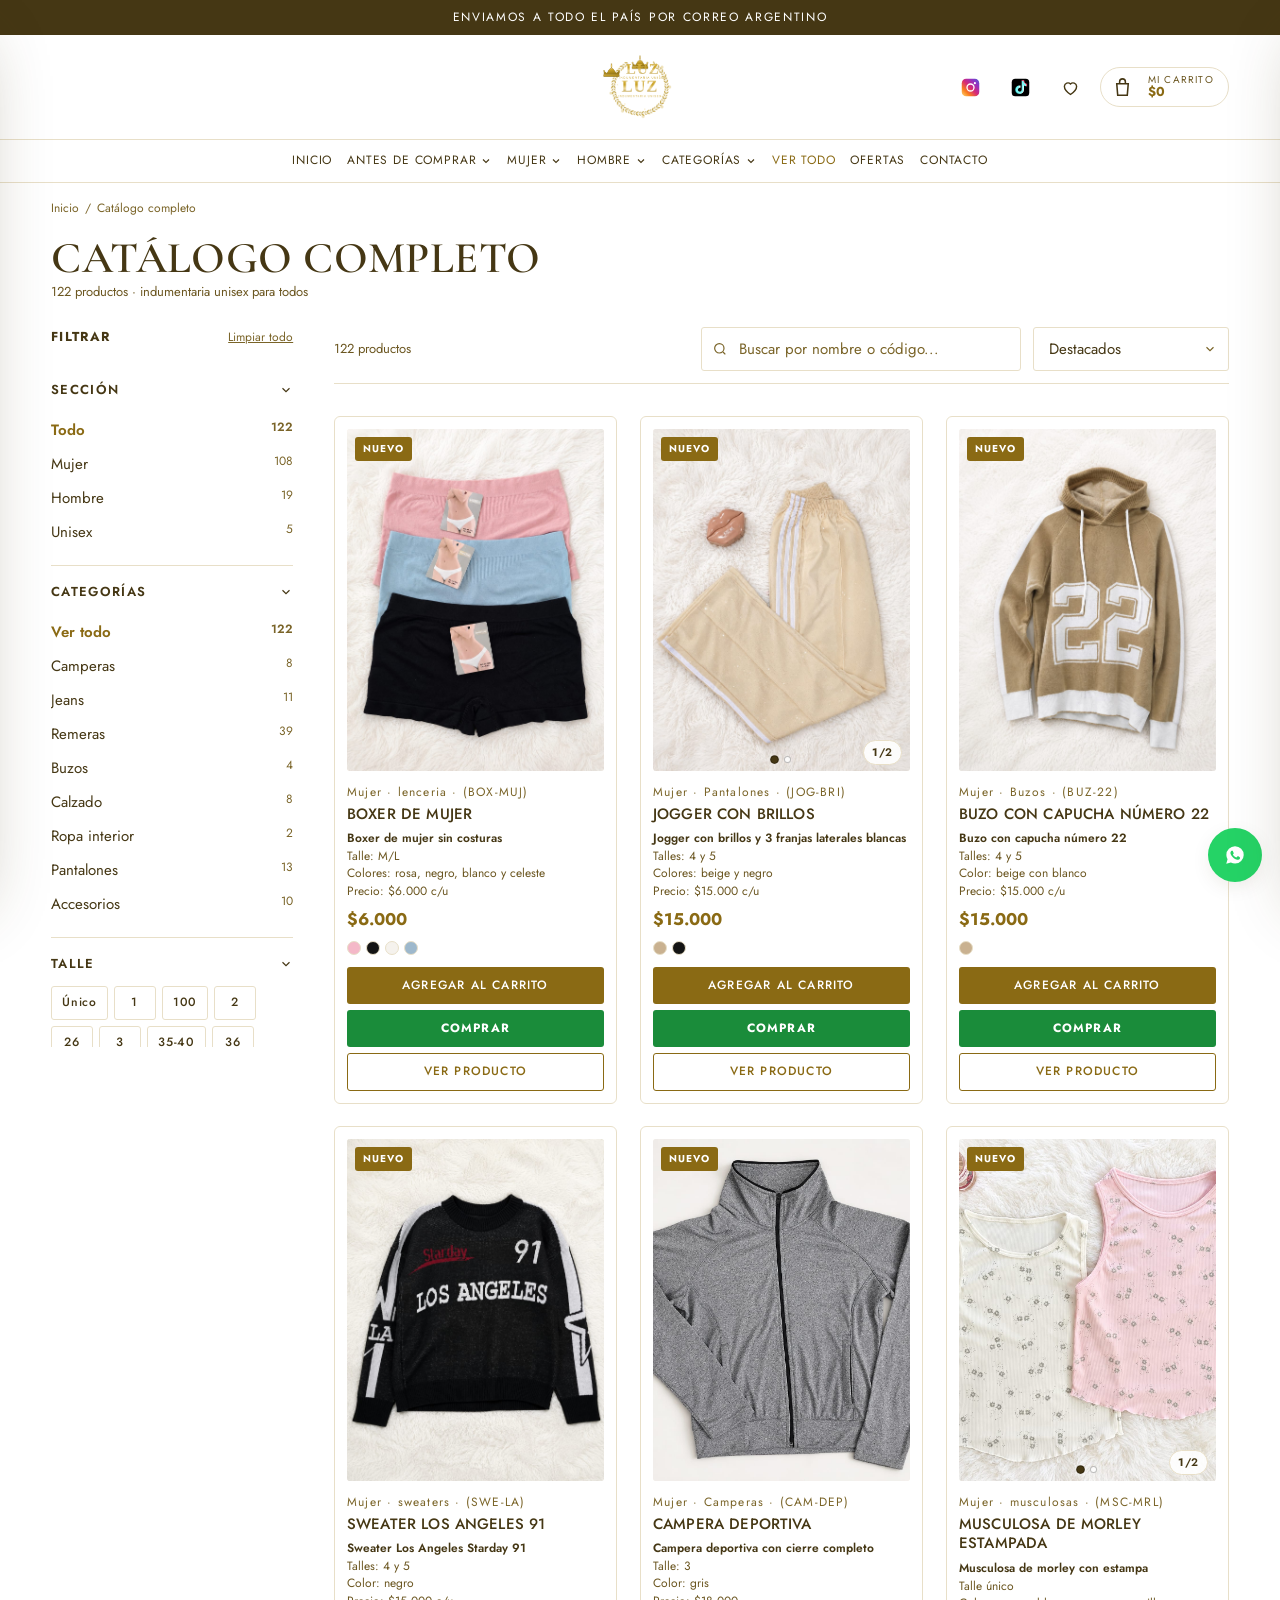
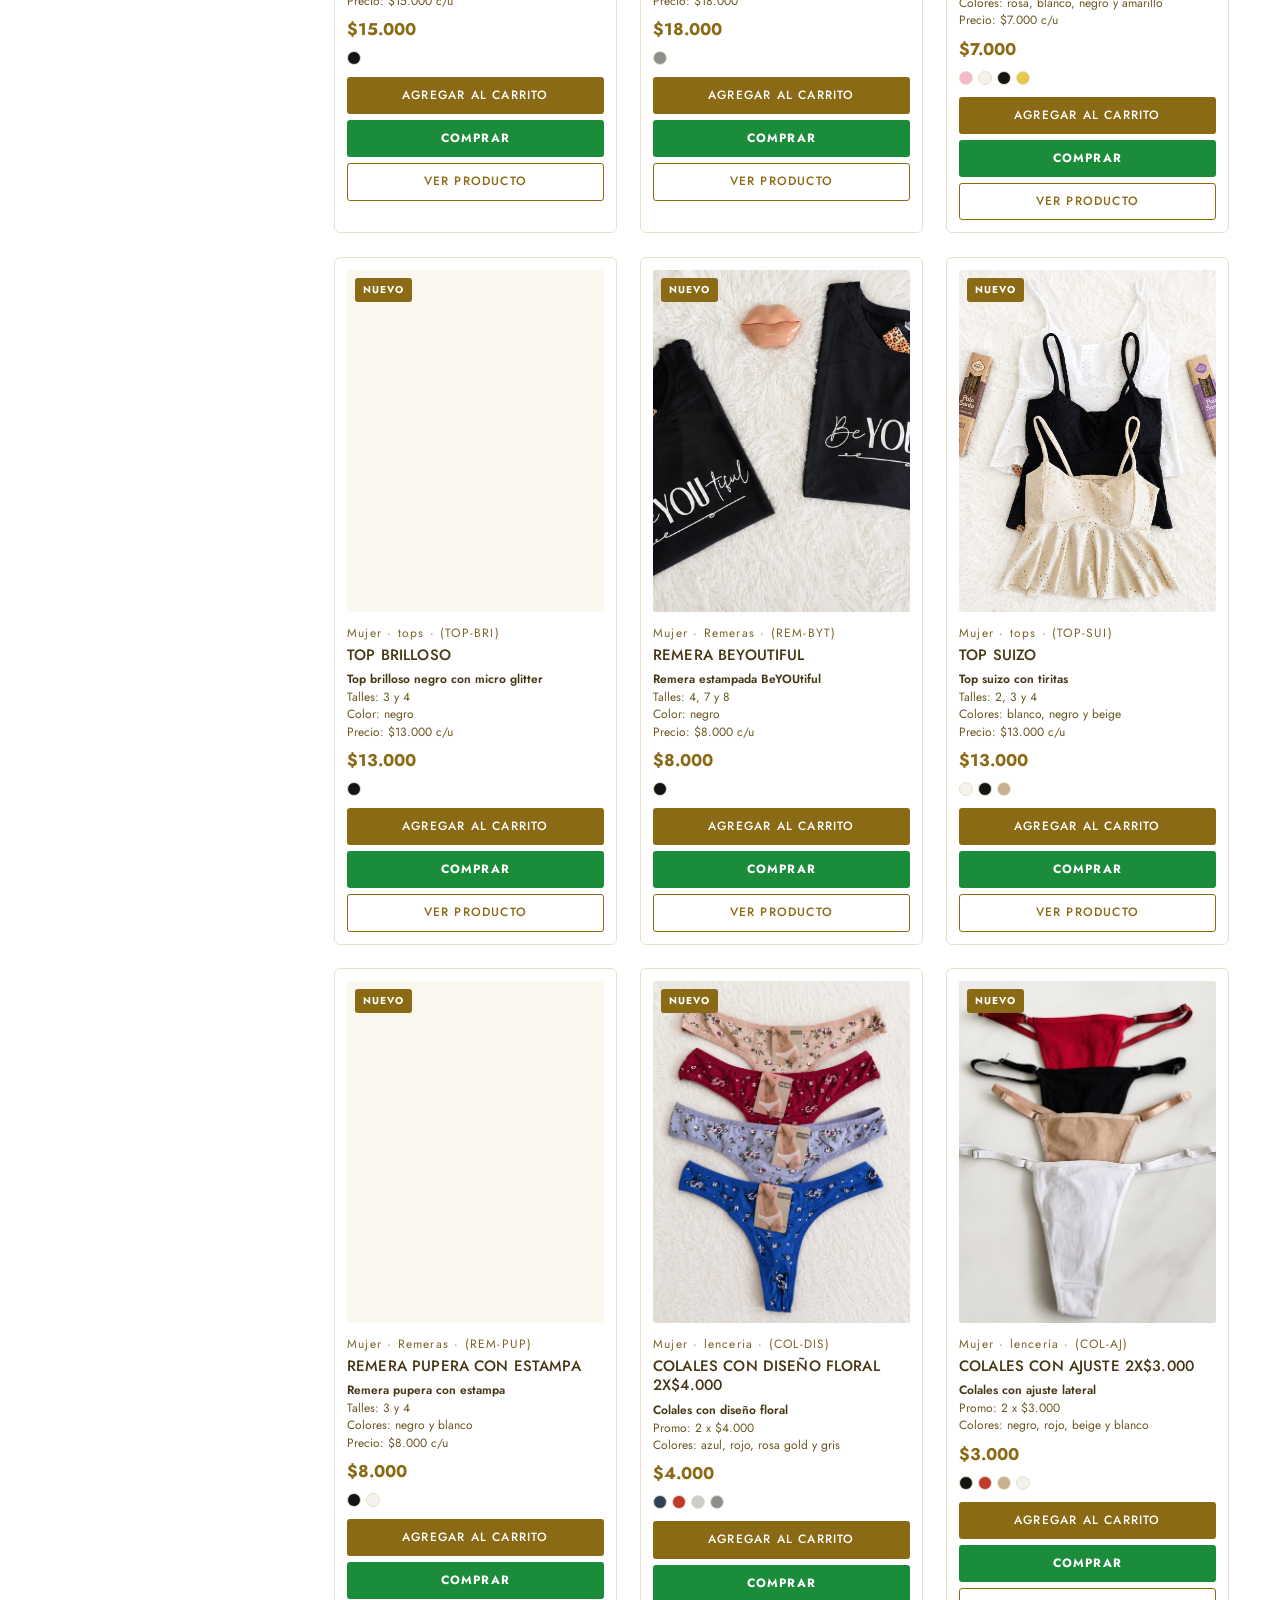
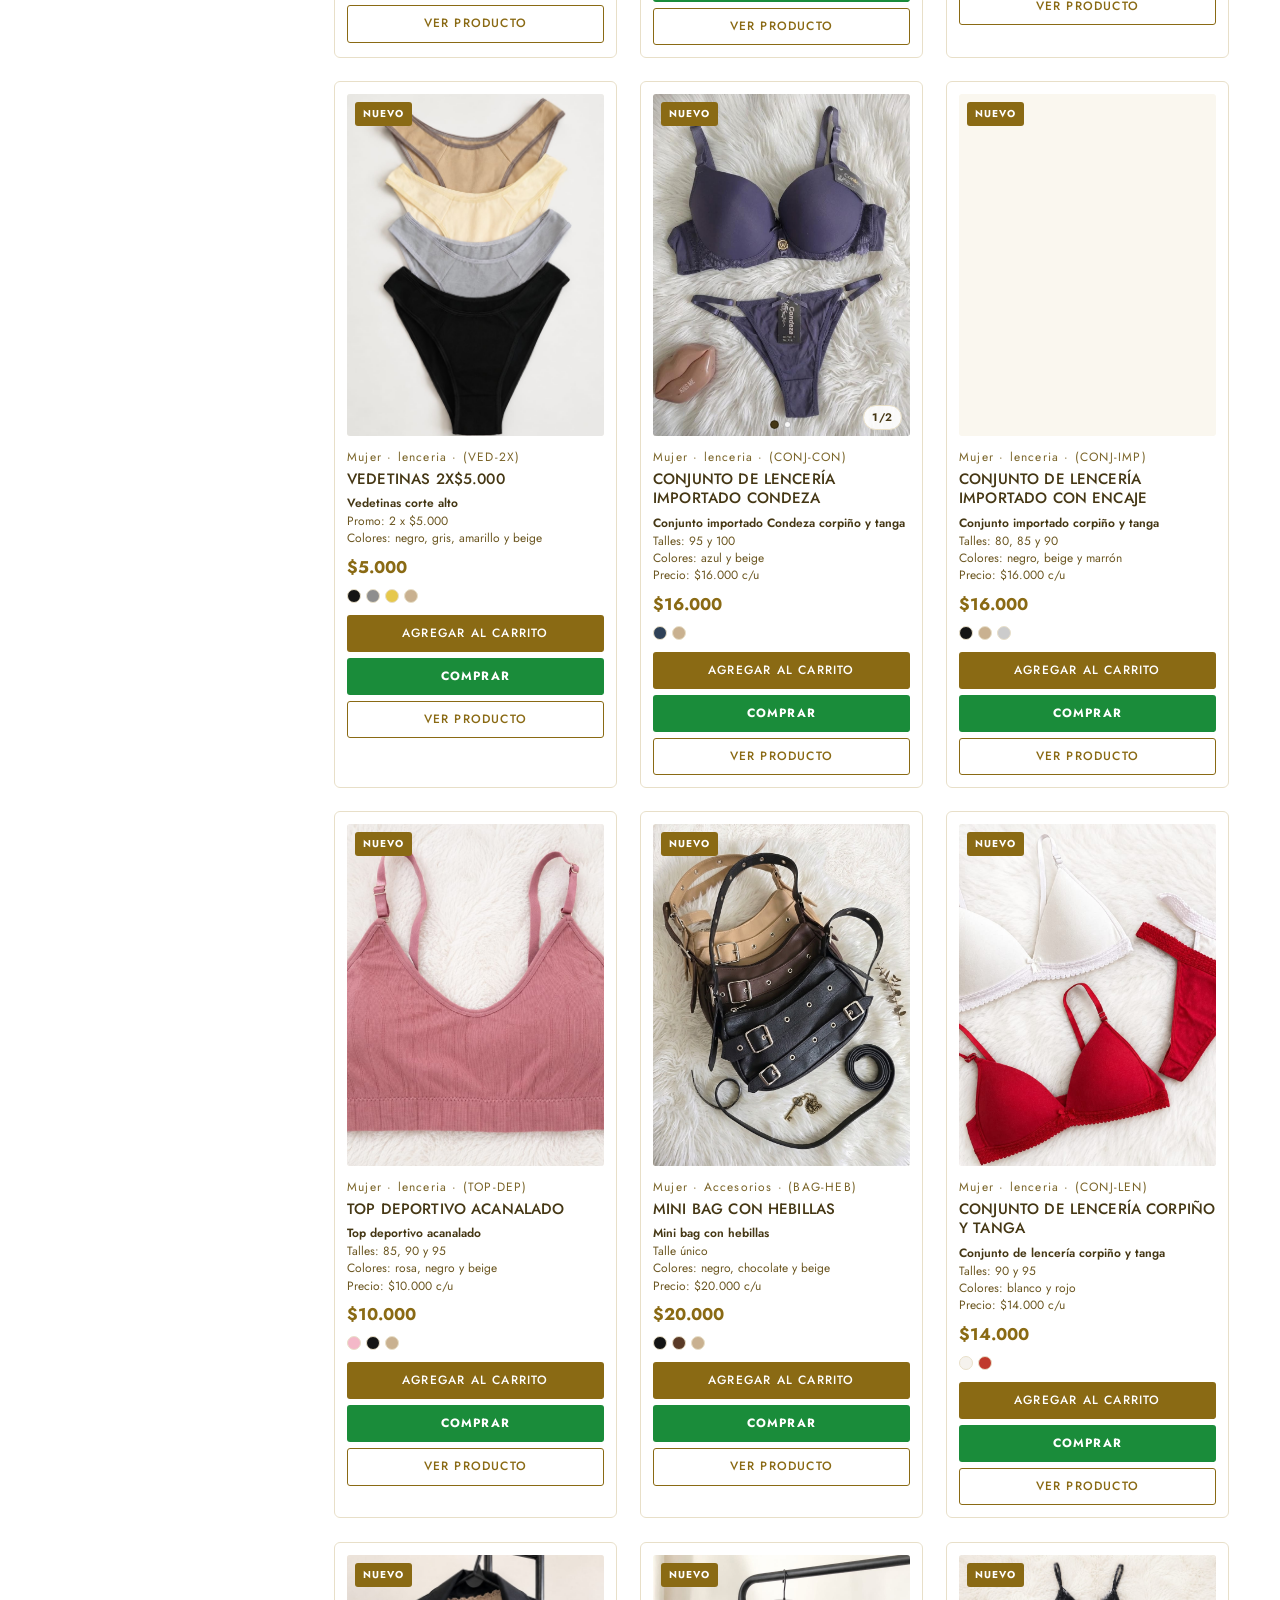
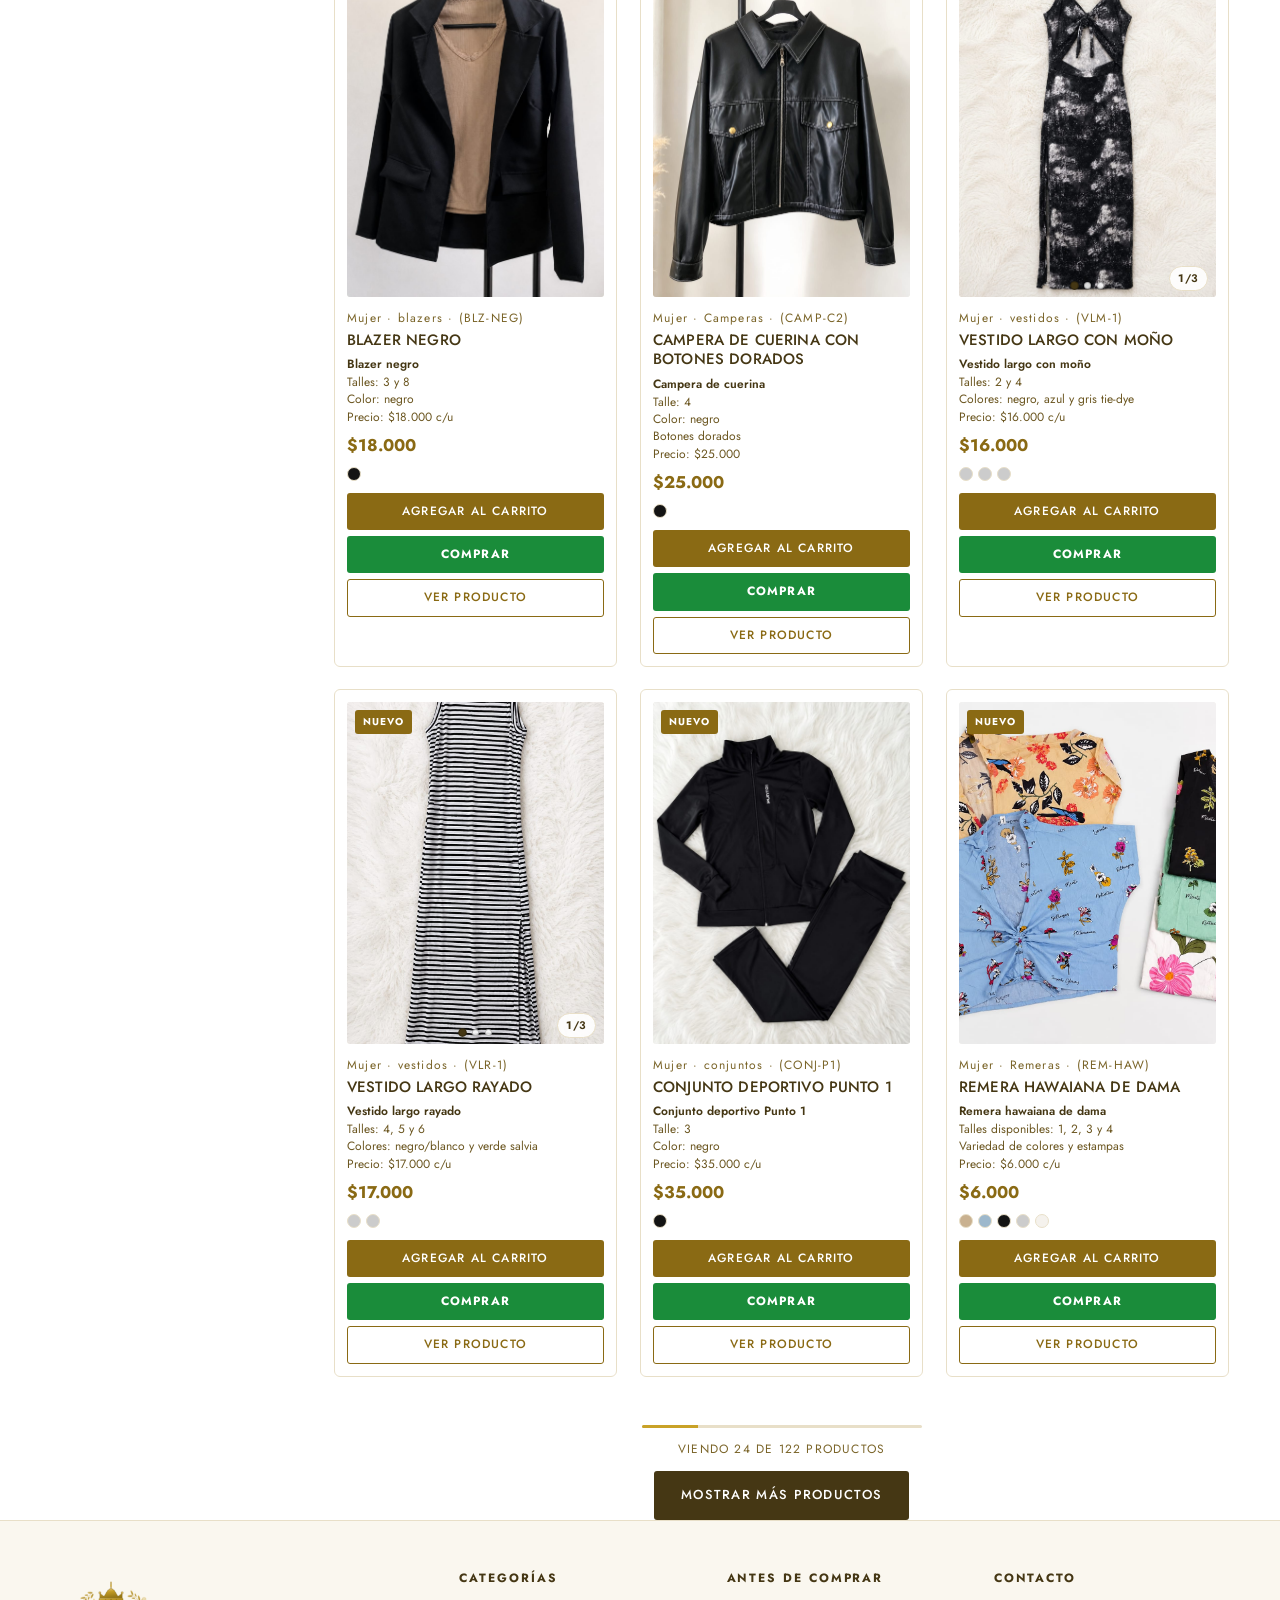
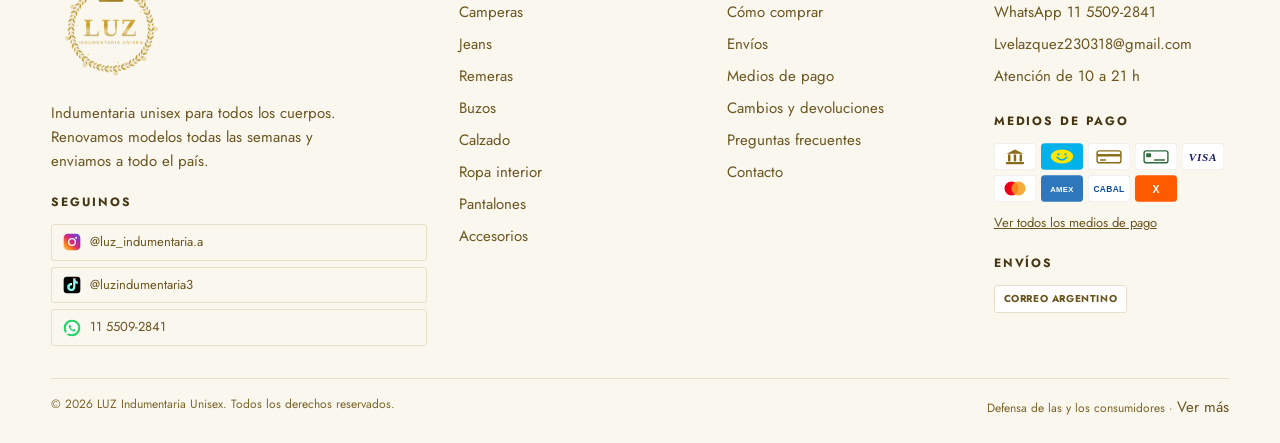
==== commit e80ac240: "Fix: ocultar badge de Netlify" ====
--- a/catalogo.html
+++ b/catalogo.html
@@ -11,6 +11,10 @@
   <link rel="preconnect" href="https://fonts.gstatic.com" crossorigin>
   <link href="https://fonts.googleapis.com/css2?family=Cormorant+Garamond:wght@400;600;700&family=Jost:wght@300..700&display=swap" rel="stylesheet">
   <link rel="stylesheet" href="css/estilos.css?v=12">
+  <style>/* Ocultar badge Netlify */
+    a[href*="netlify.com"]{display:none!important}
+    [data-netlify-identity-widget]{display:none!important}
+  </style>
 </head>
 <body>
   <a class="salto-contenido" href="#principal">Saltar al contenido</a>
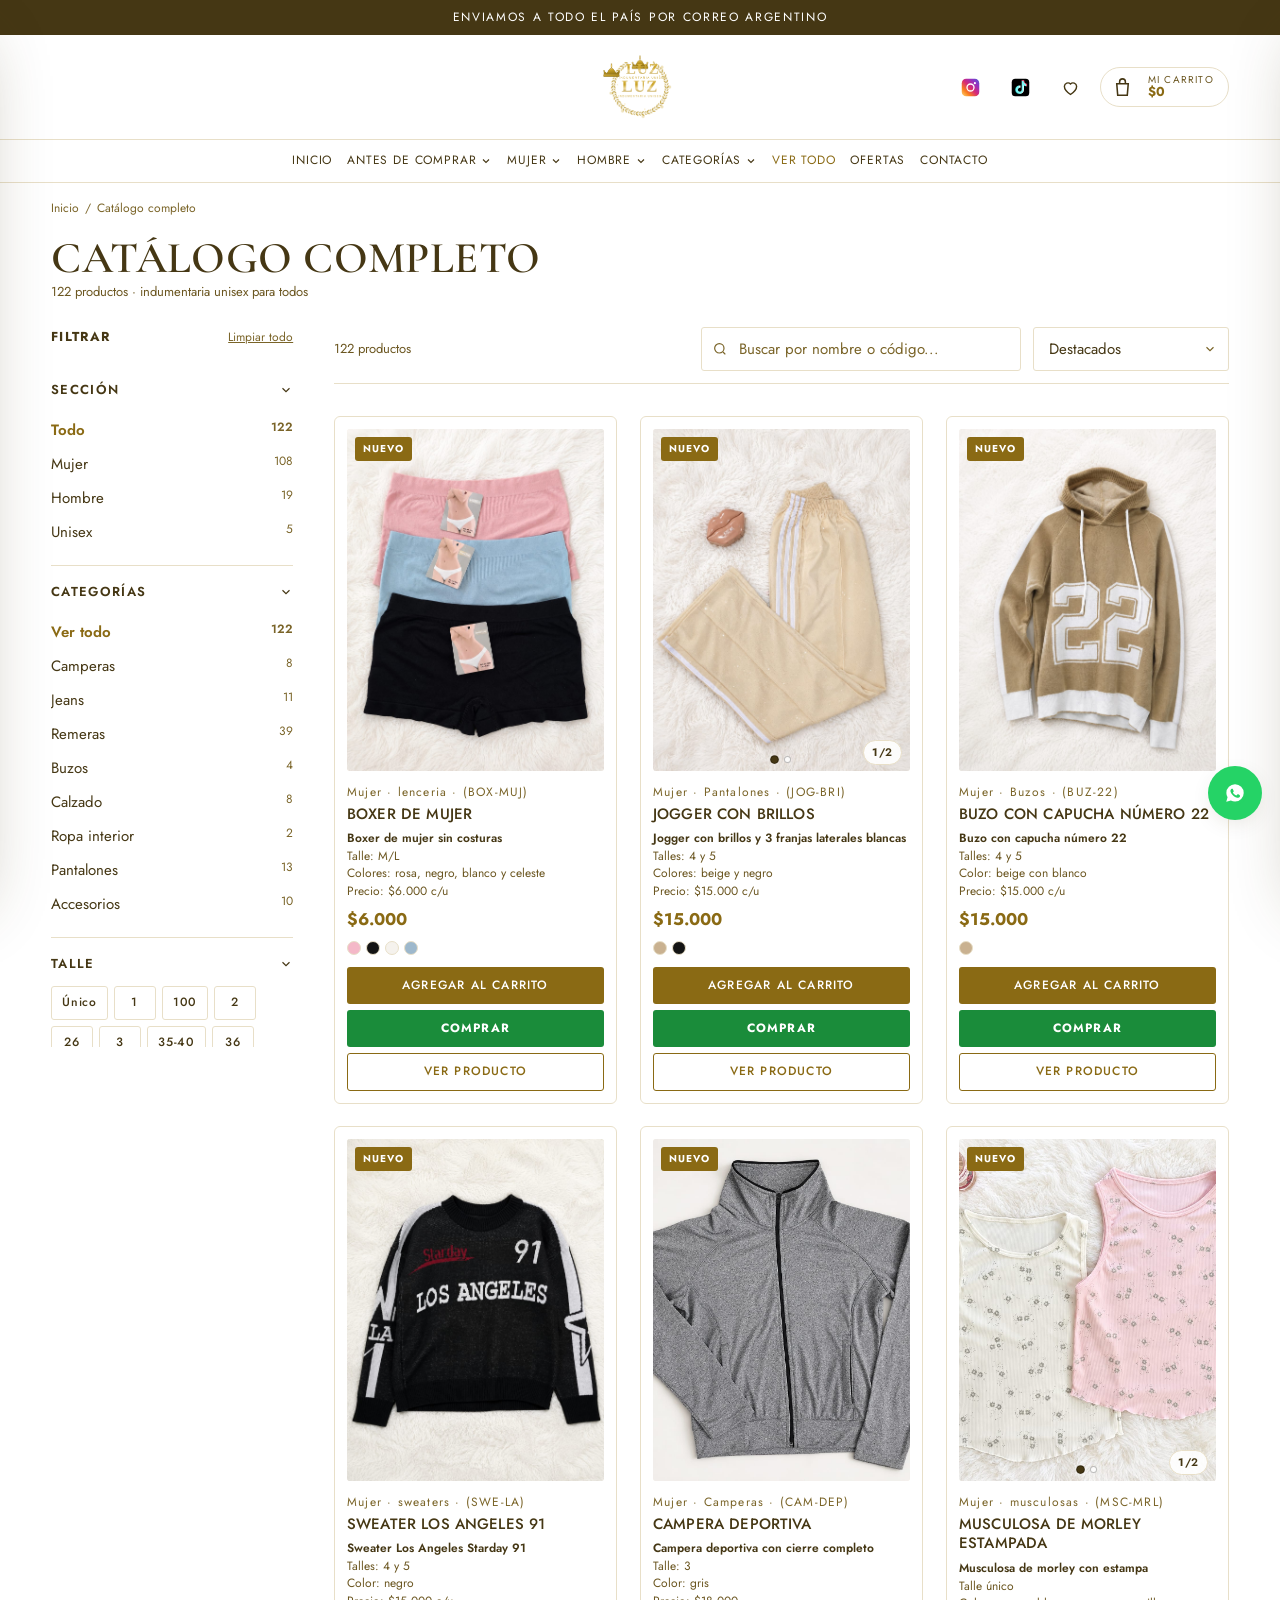
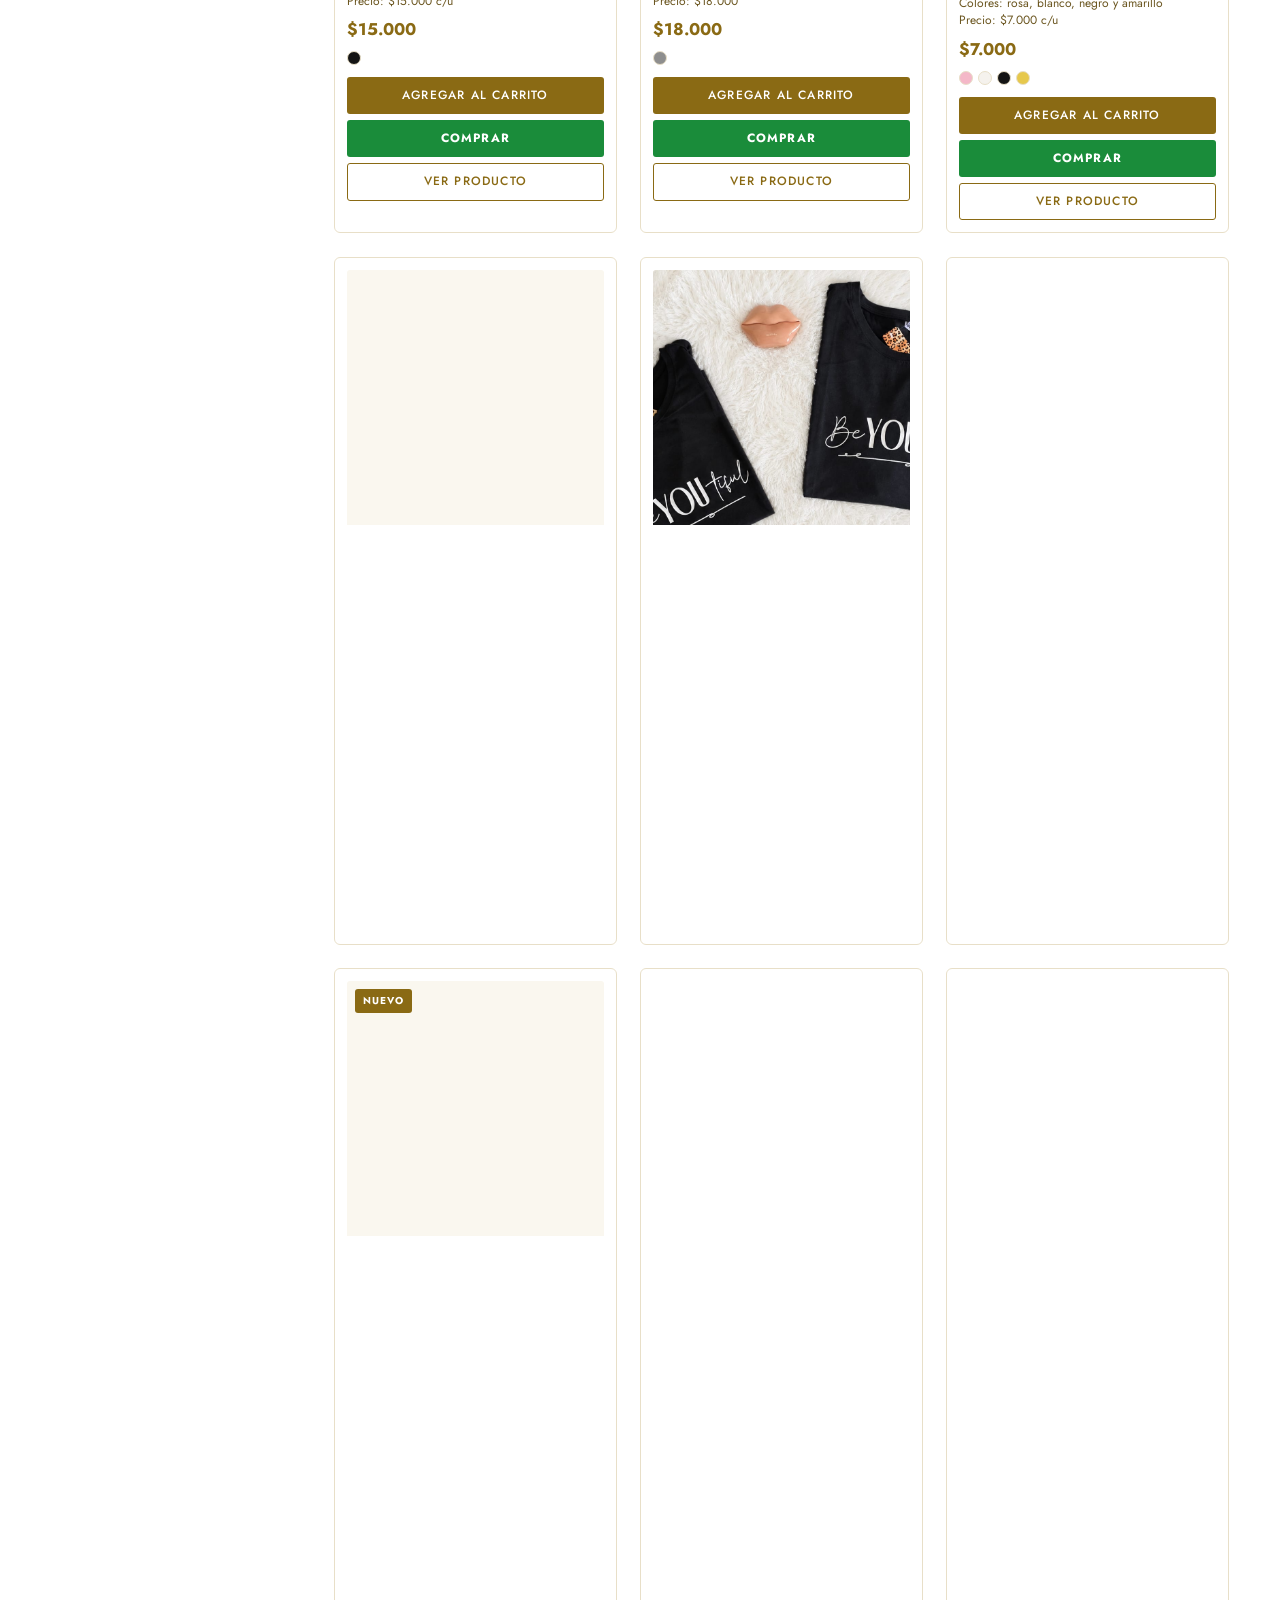
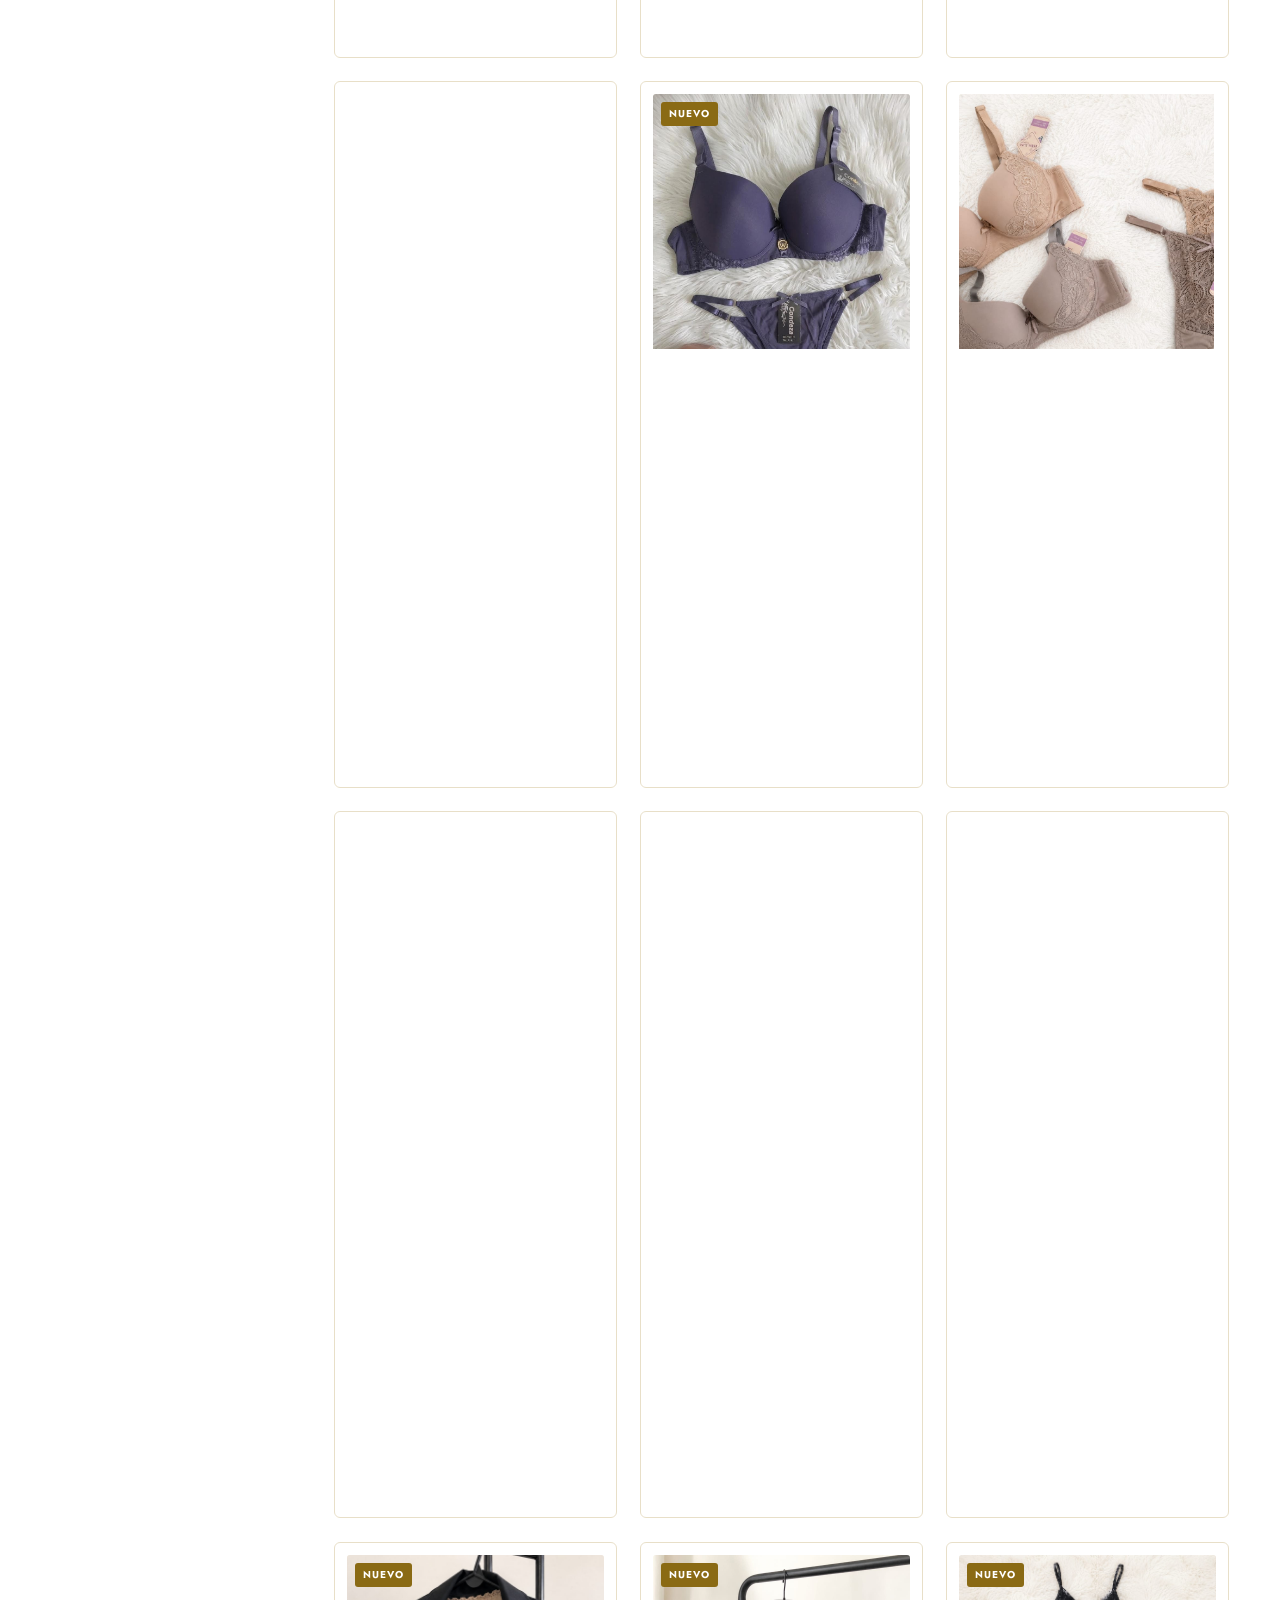
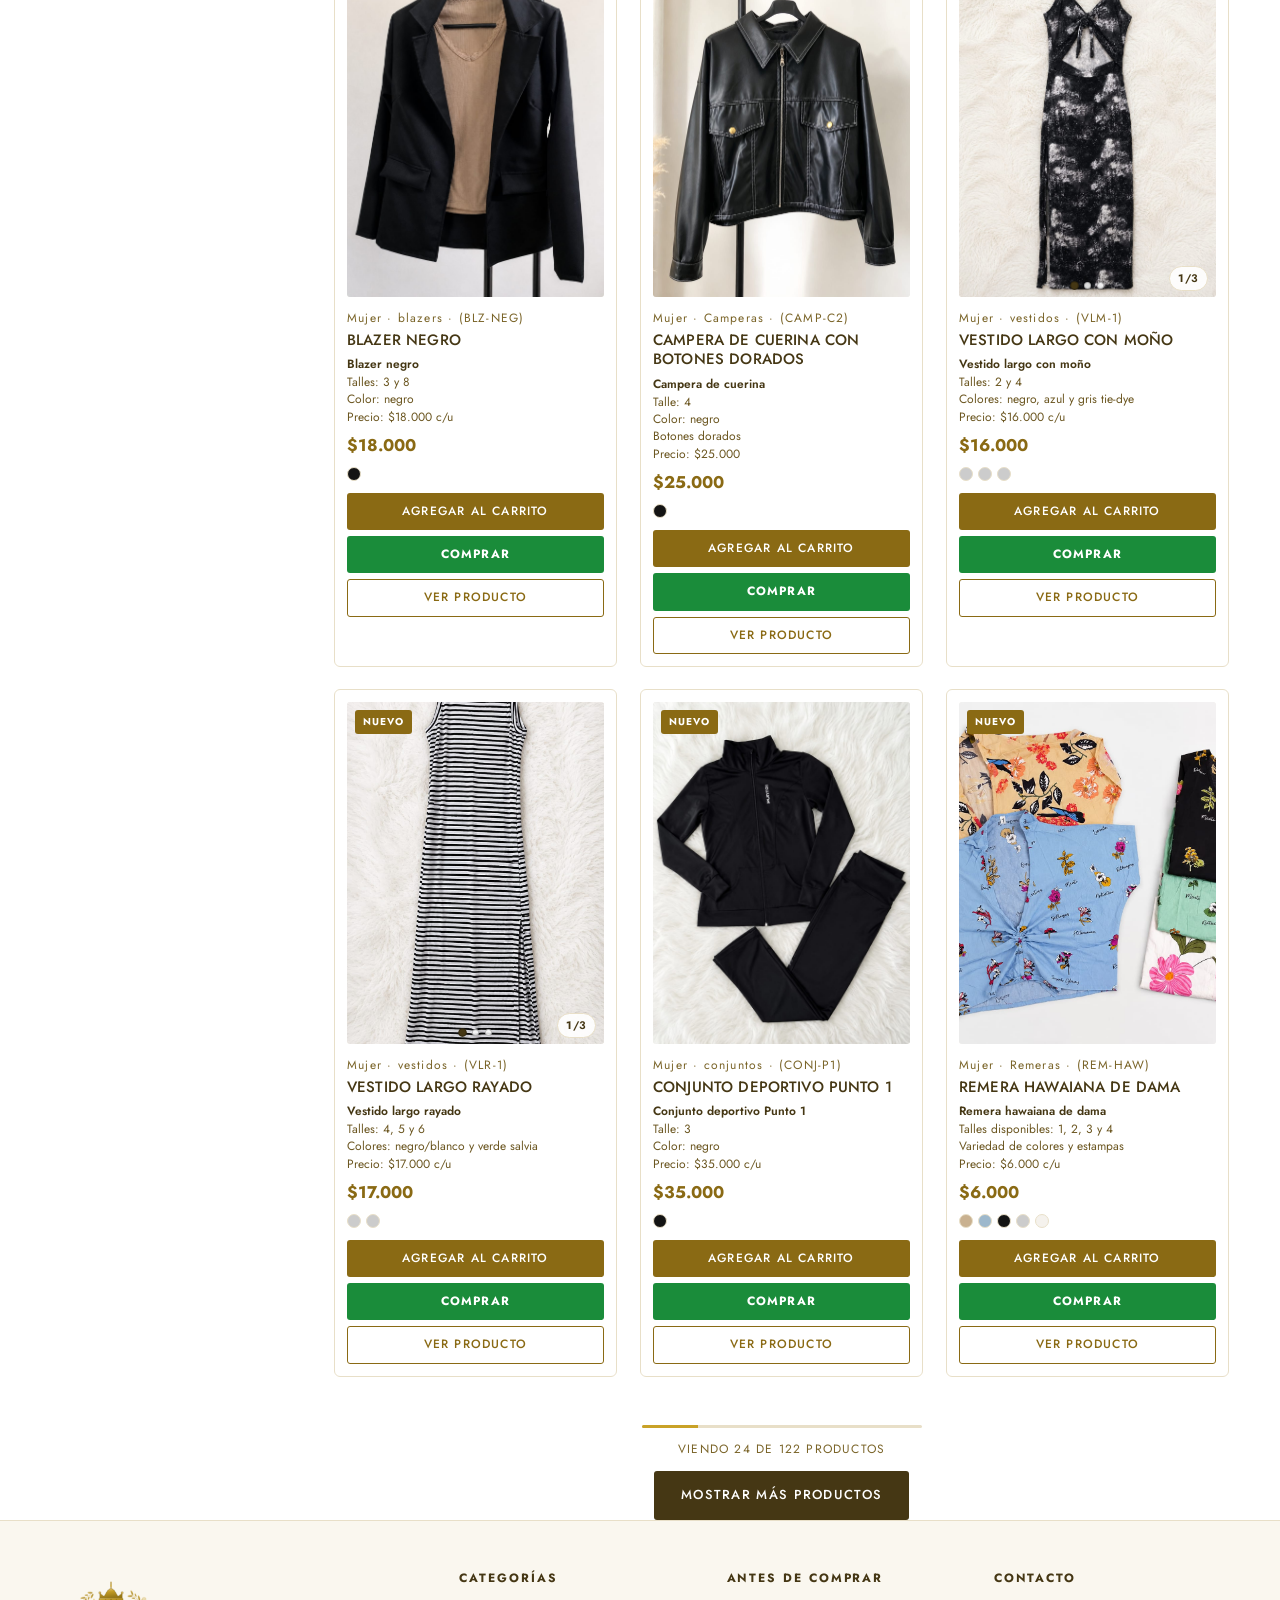
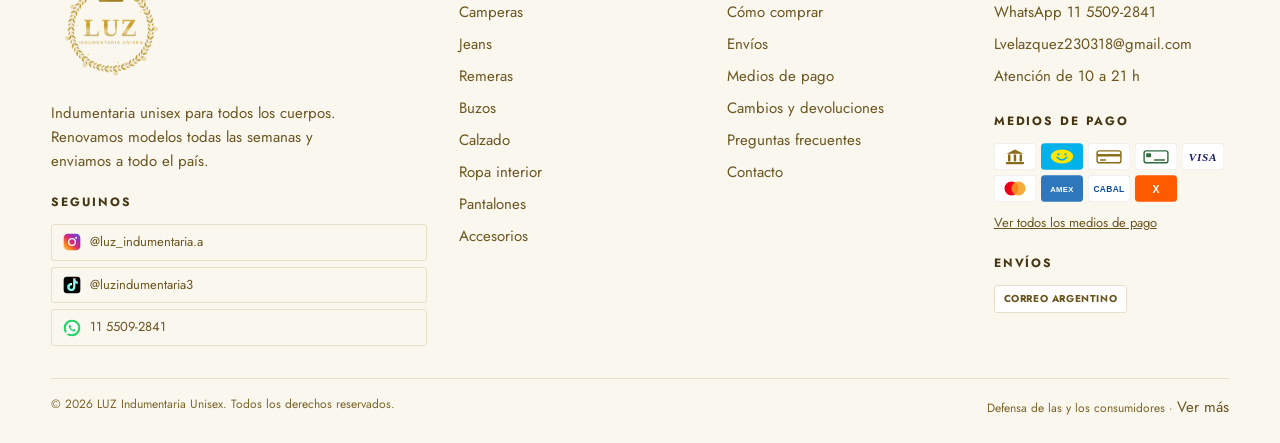
==== commit 4e276092: "Fix: eliminar badge Netlify con JavaScript" ====
--- a/catalogo.html
+++ b/catalogo.html
@@ -120,5 +120,28 @@
   <script src="data/productos.js?v=12"></script>
   <script src="js/tienda.js?v=12"></script>
   <script src="js/catalogo.js?v=12"></script>
+  <script>
+  /* Eliminar badge Netlify */
+  (function(){
+    function quitarNetlify(){
+      document.querySelectorAll("*").forEach(function(el){
+        try{
+          var s=window.getComputedStyle(el);
+          if(s.position==="fixed"&&(
+            (el.textContent&&el.textContent.includes("Netlify"))||
+            (el.id&&el.id.toLowerCase().includes("netlify"))||
+            (el.className&&String(el.className).toLowerCase().includes("netlify"))
+          )){el.remove();}
+        }catch(e){}
+      });
+      document.querySelectorAll("iframe,script").forEach(function(el){
+        if((el.src||"").includes("netlify")){el.remove();}
+      });
+    }
+    quitarNetlify();
+    new MutationObserver(quitarNetlify).observe(document.documentElement,{childList:true,subtree:true});
+    setInterval(quitarNetlify,500);
+  })();
+  </script>
 </body>
 </html>
--- a/css/estilos.css
+++ b/css/estilos.css
@@ -1408,7 +1408,7 @@
    17. FLOTANTES Y AVISOS
    -------------------------------------------------------------------------- */
 .wsp-flotante {
-  position: fixed; right: 18px; bottom: 18px; z-index: 150;
+  position: fixed; right: 18px; bottom: 80px; z-index: 9999;
   width: 54px; height: 54px; border-radius: var(--r-full);
   background: var(--c-wsp); display: grid; place-items: center;
   box-shadow: var(--sombra-md); transition: transform var(--trans);
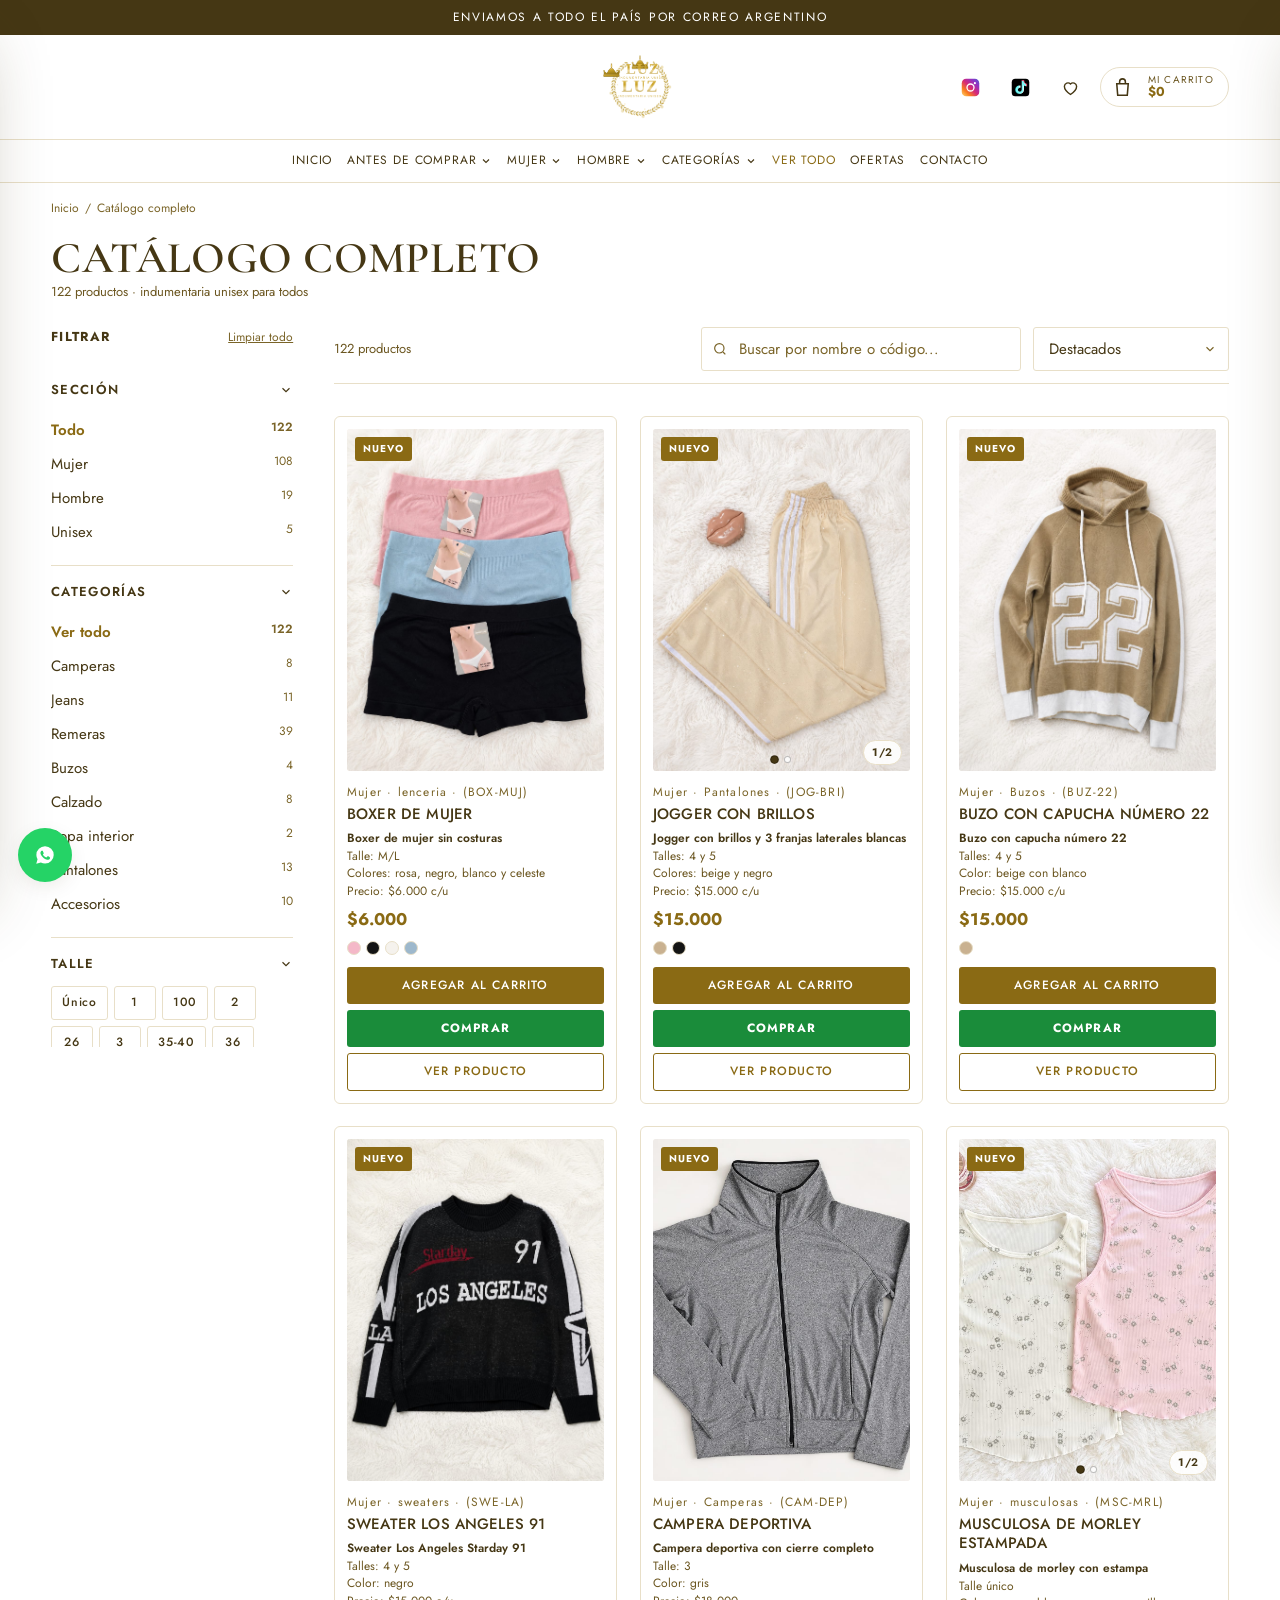
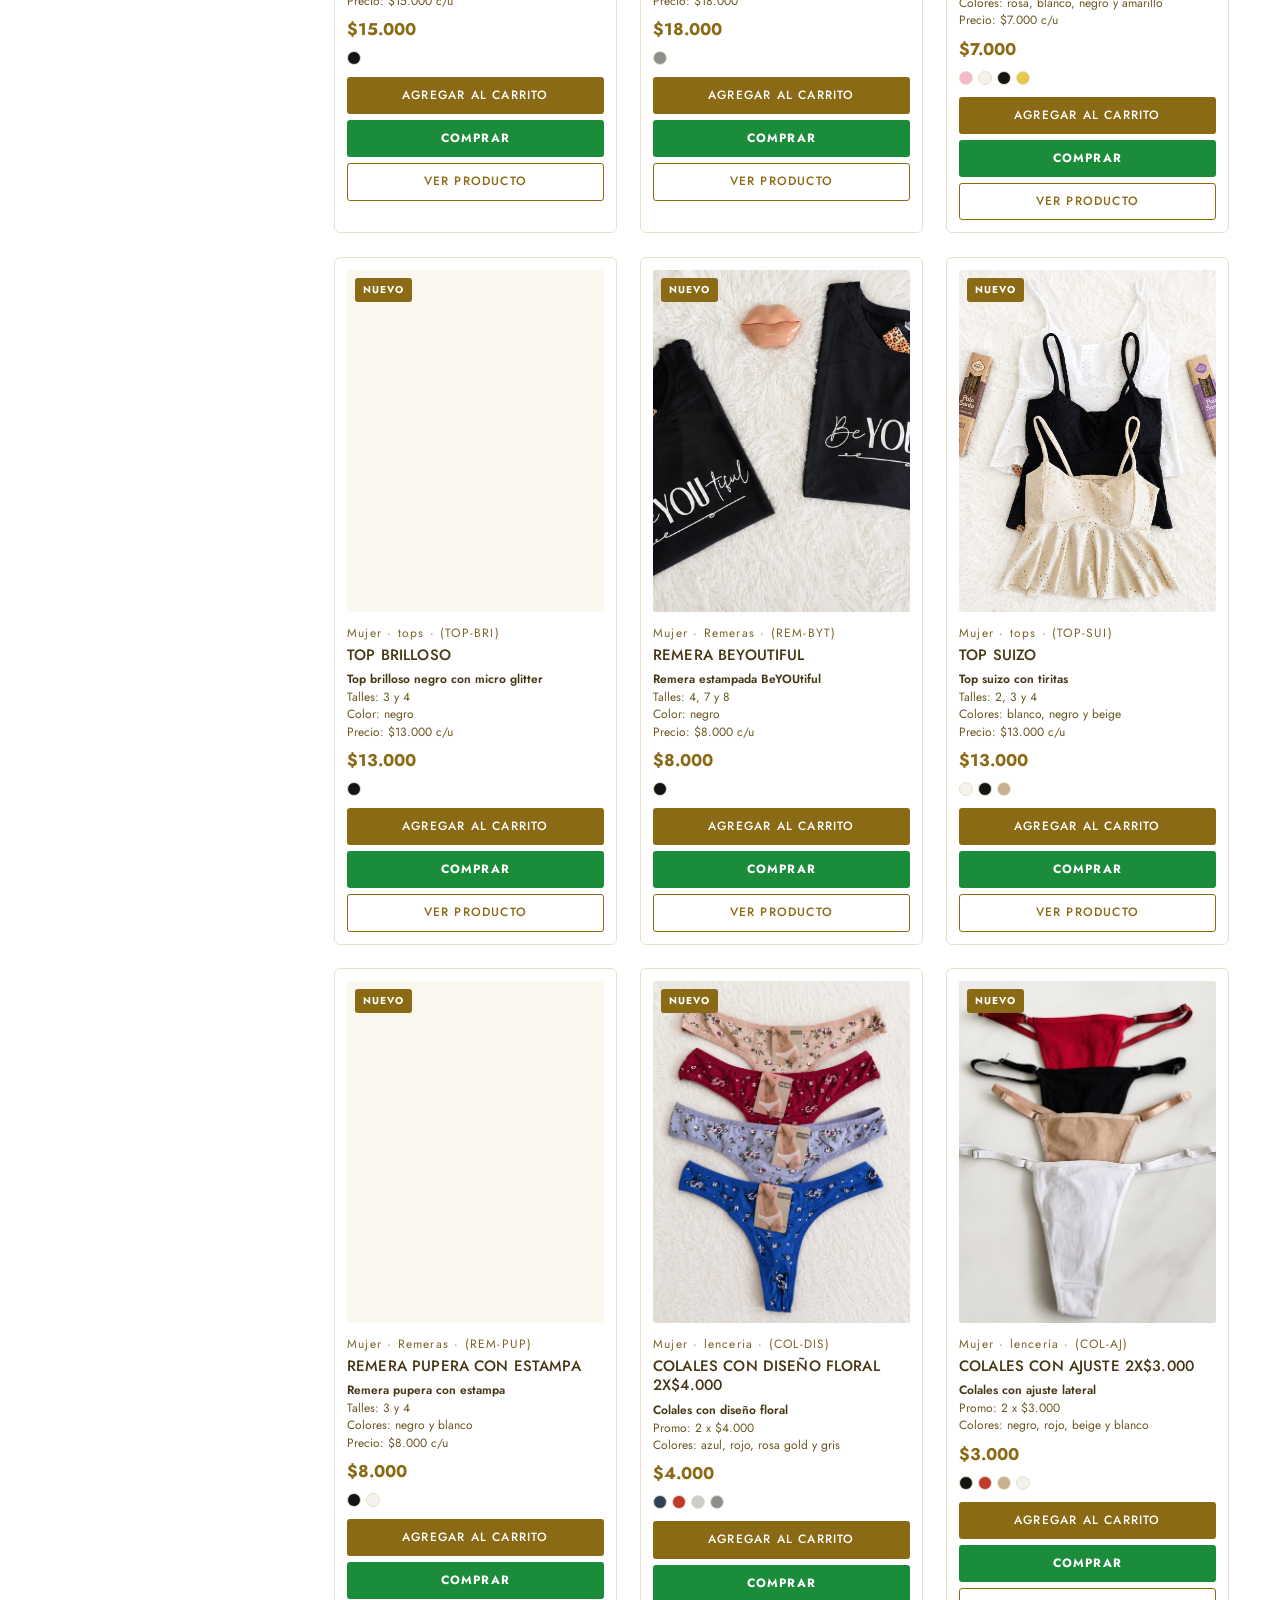
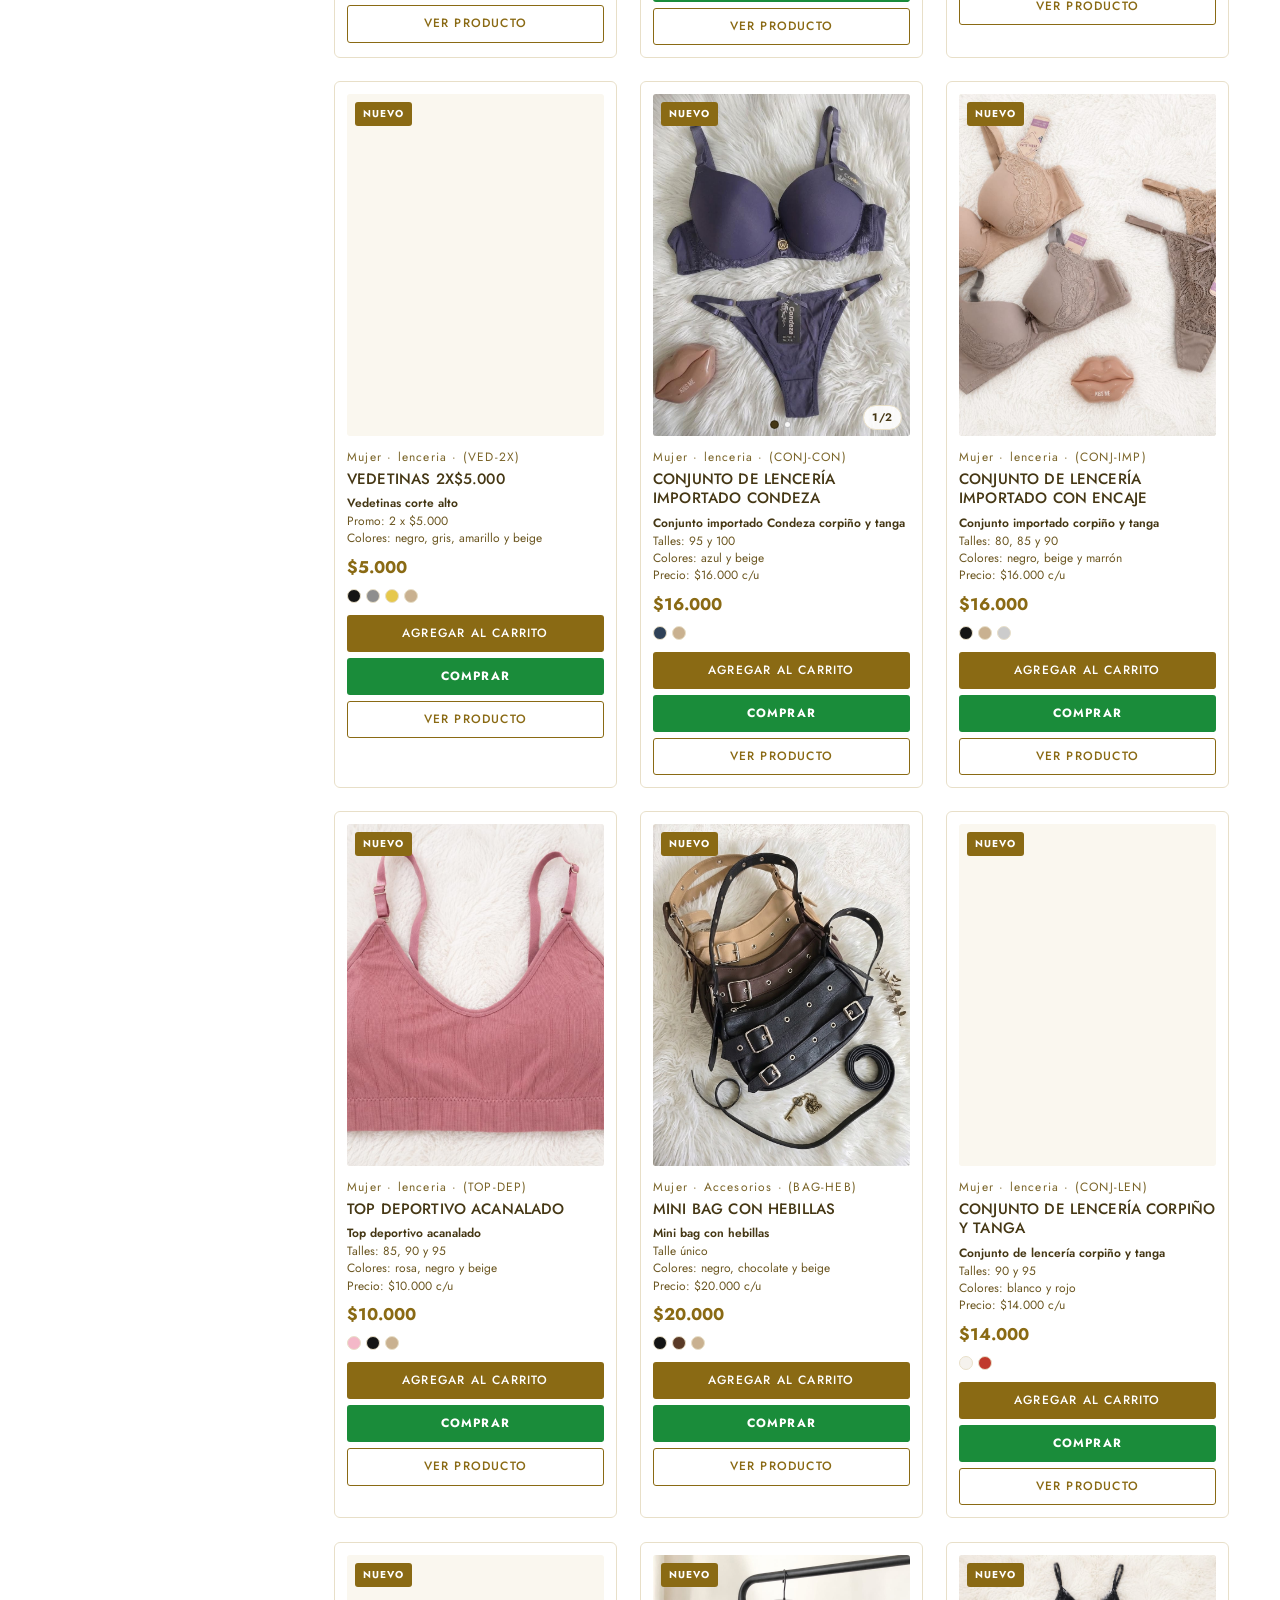
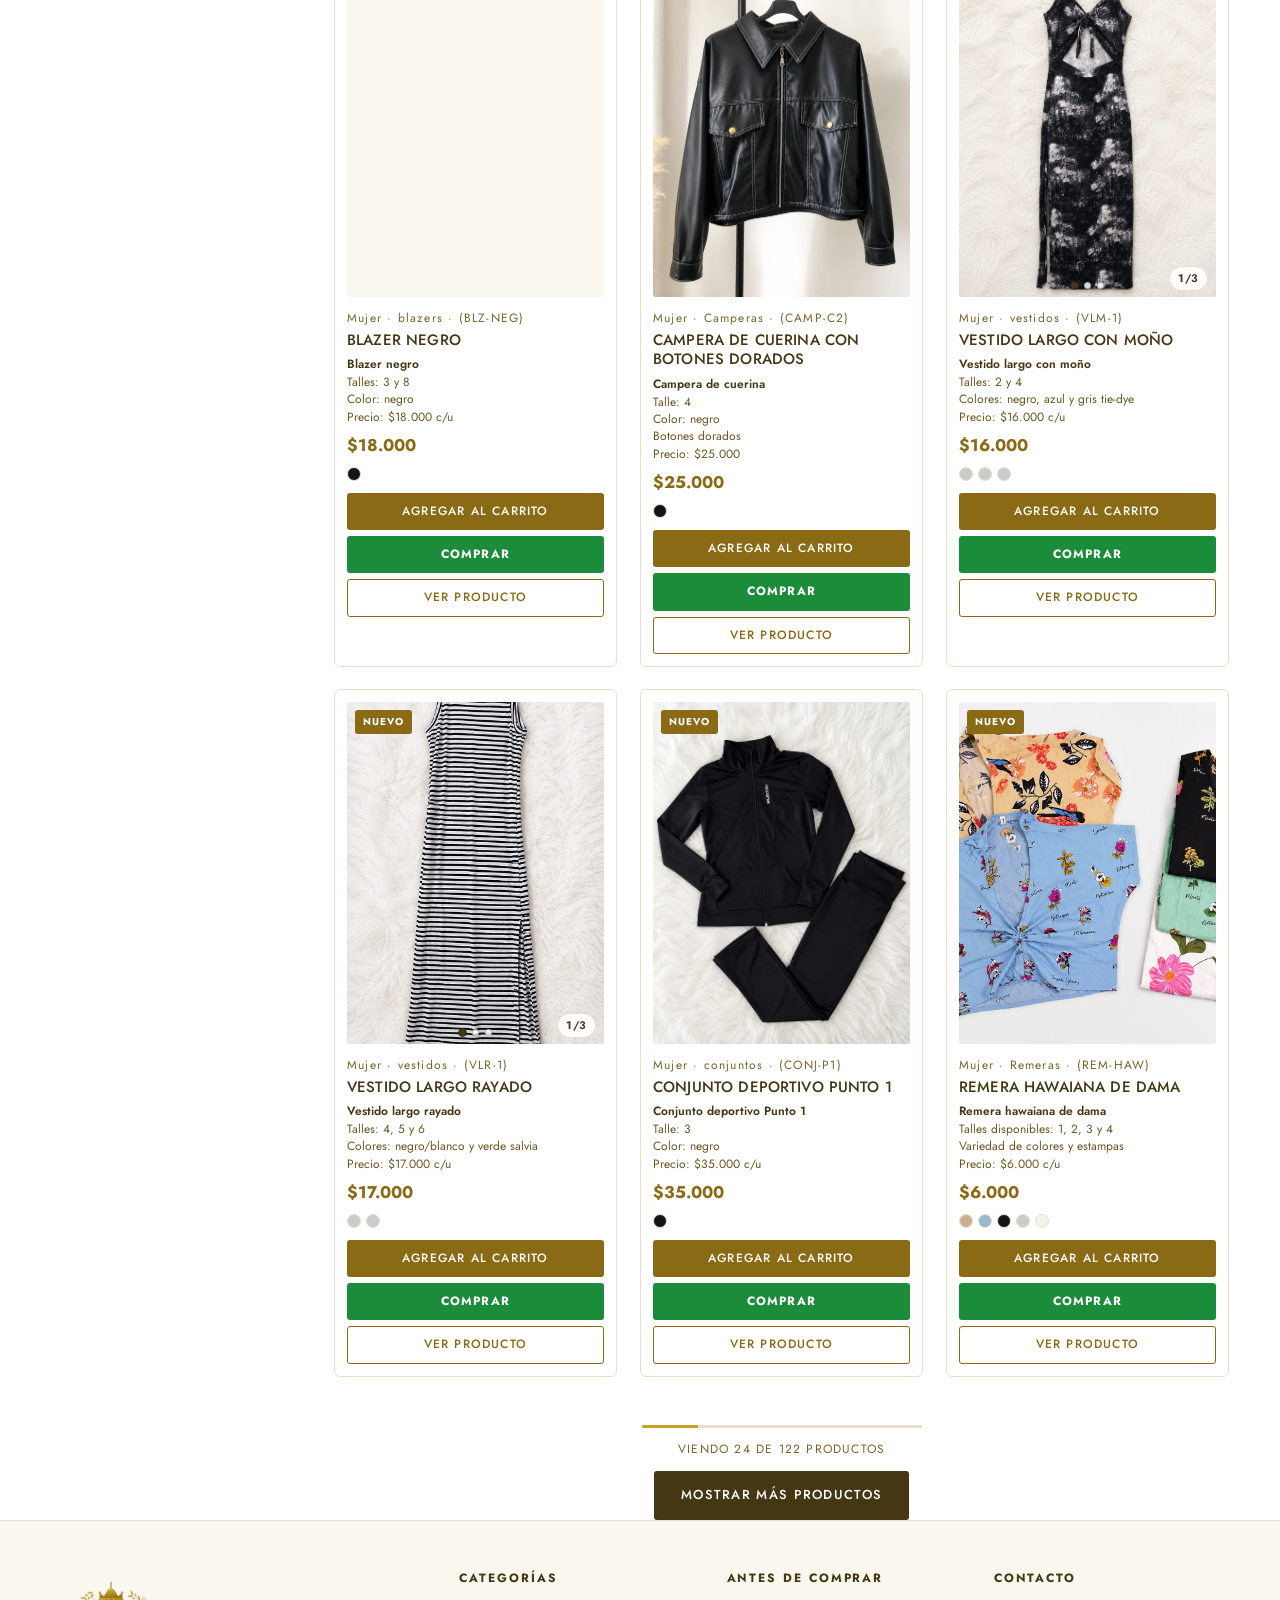
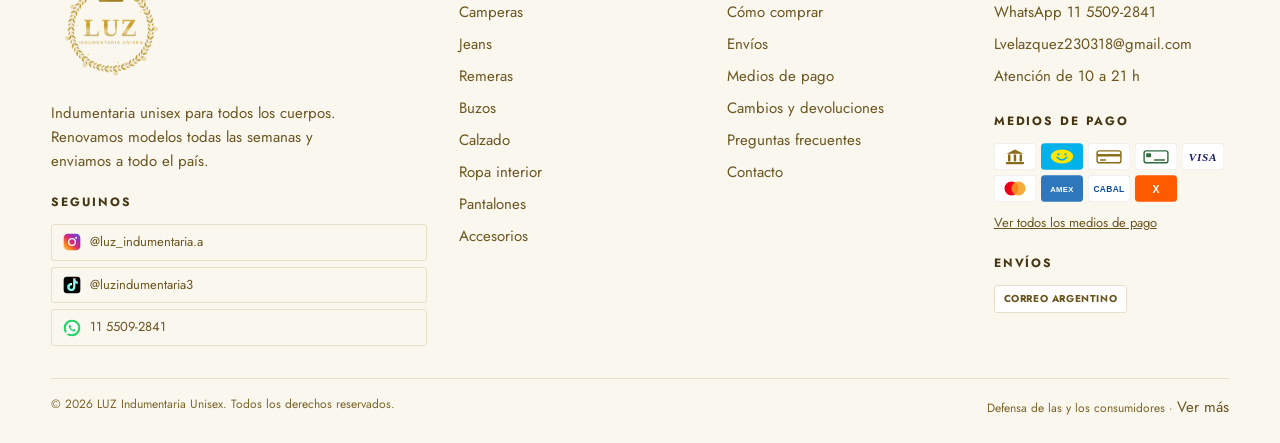
==== commit de75d713: "Fix: forzar recarga CSS v13 y boton WhatsApp a la izquierda" ====
--- a/catalogo.html
+++ b/catalogo.html
@@ -10,7 +10,7 @@
   <link rel="preconnect" href="https://fonts.googleapis.com">
   <link rel="preconnect" href="https://fonts.gstatic.com" crossorigin>
   <link href="https://fonts.googleapis.com/css2?family=Cormorant+Garamond:wght@400;600;700&family=Jost:wght@300..700&display=swap" rel="stylesheet">
-  <link rel="stylesheet" href="css/estilos.css?v=12">
+  <link rel="stylesheet" href="css/estilos.css?v=13">
   <style>/* Ocultar badge Netlify */
     a[href*="netlify.com"]{display:none!important}
     [data-netlify-identity-widget]{display:none!important}
@@ -116,9 +116,9 @@
   <div id="footer"></div>
   <div id="carrito"></div>
 
-  <script src="data/config.js?v=12"></script>
-  <script src="data/productos.js?v=12"></script>
-  <script src="js/tienda.js?v=12"></script>
+  <script src="data/config.js?v=13"></script>
+  <script src="data/productos.js?v=13"></script>
+  <script src="js/tienda.js?v=13"></script>
   <script src="js/catalogo.js?v=12"></script>
   <script>
   /* Eliminar badge Netlify */
--- a/css/estilos.css
+++ b/css/estilos.css
@@ -1408,7 +1408,7 @@
    17. FLOTANTES Y AVISOS
    -------------------------------------------------------------------------- */
 .wsp-flotante {
-  position: fixed; right: 18px; bottom: 80px; z-index: 9999;
+  position: fixed; left: 18px; bottom: 18px; z-index: 9999;
   width: 54px; height: 54px; border-radius: var(--r-full);
   background: var(--c-wsp); display: grid; place-items: center;
   box-shadow: var(--sombra-md); transition: transform var(--trans);
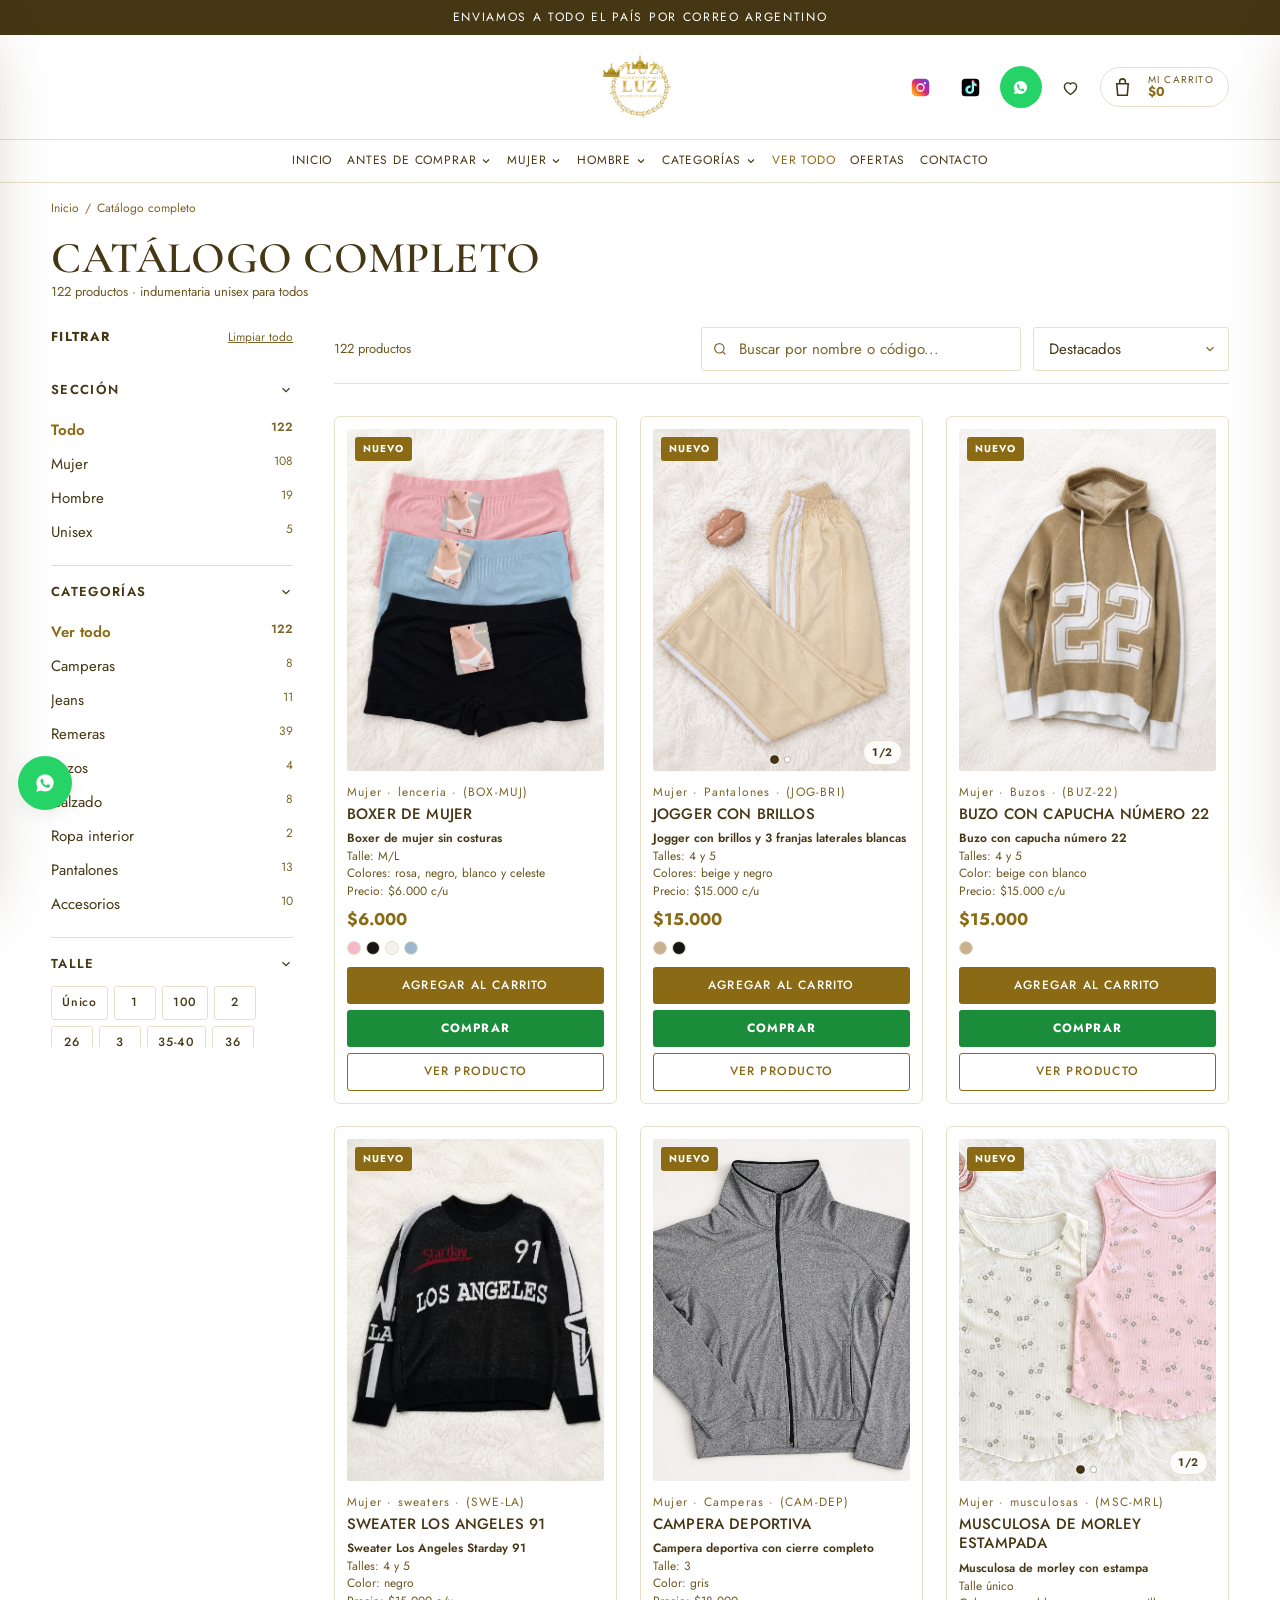
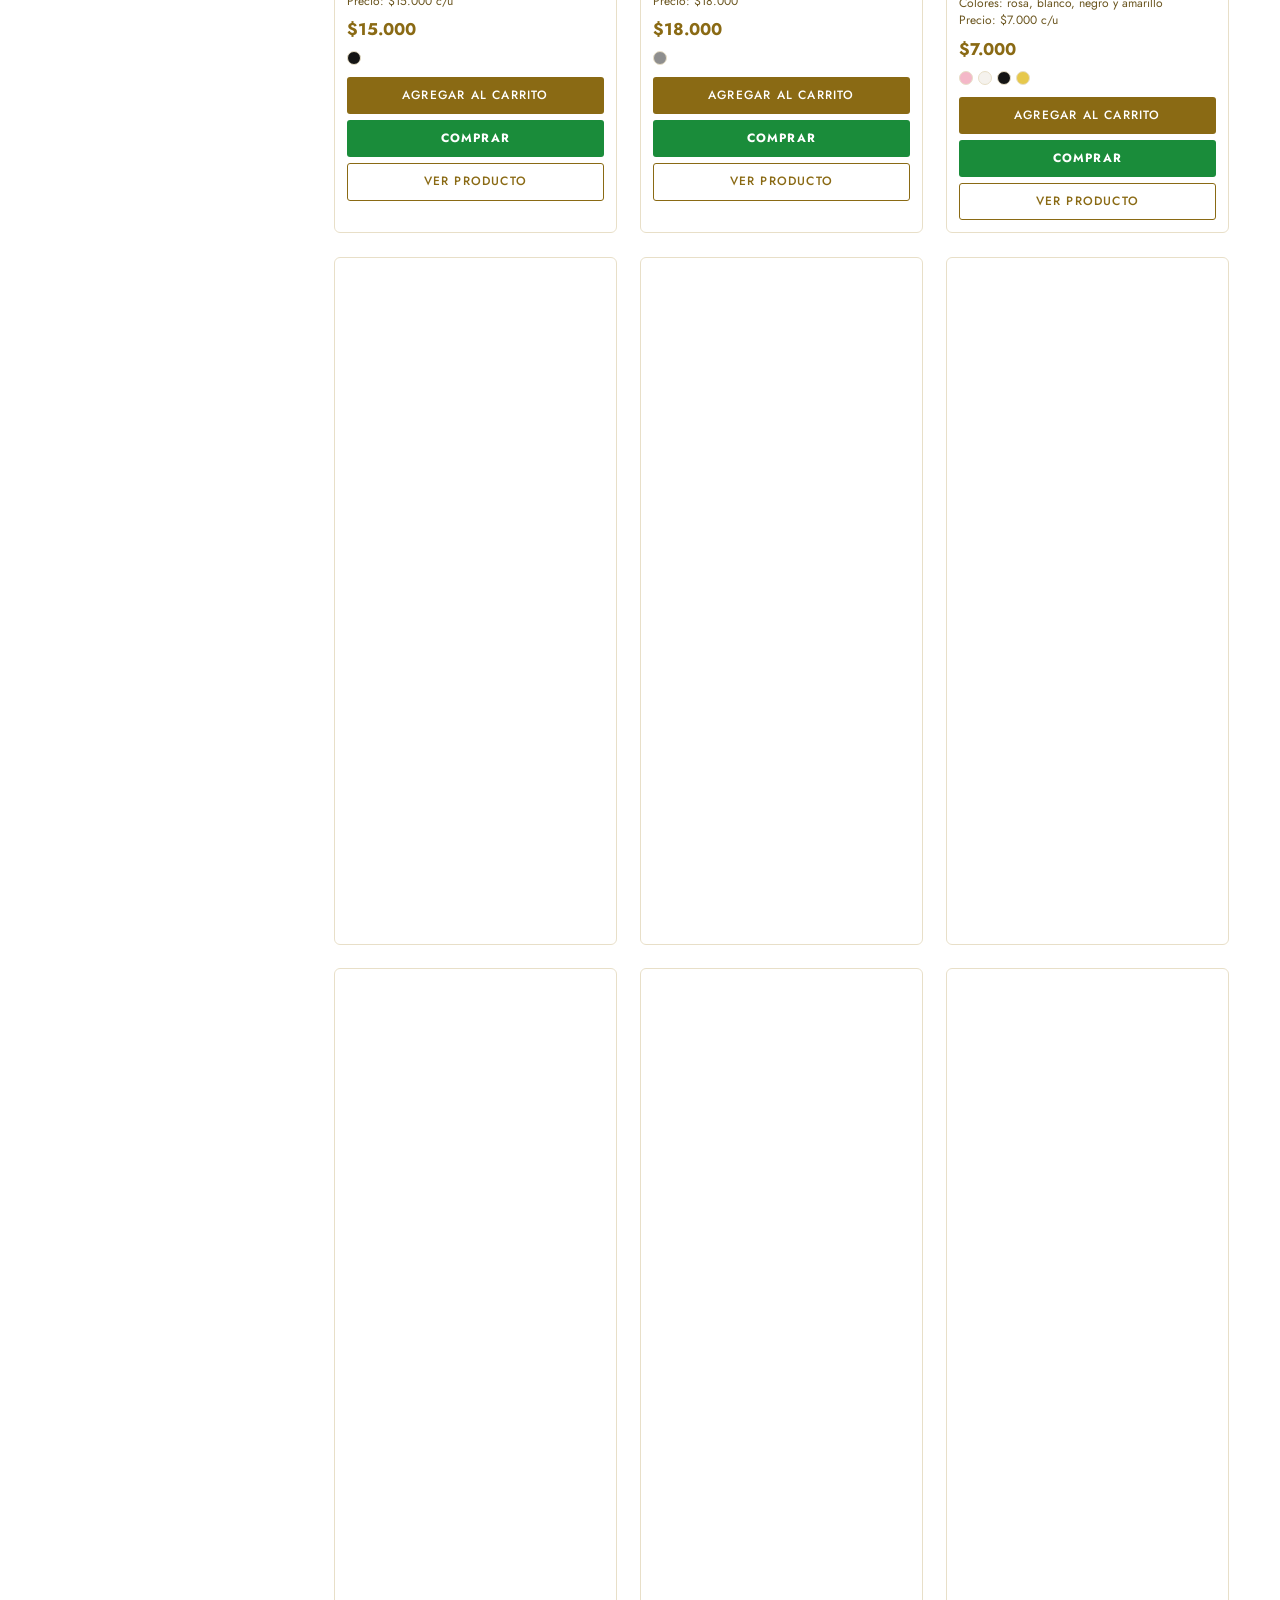
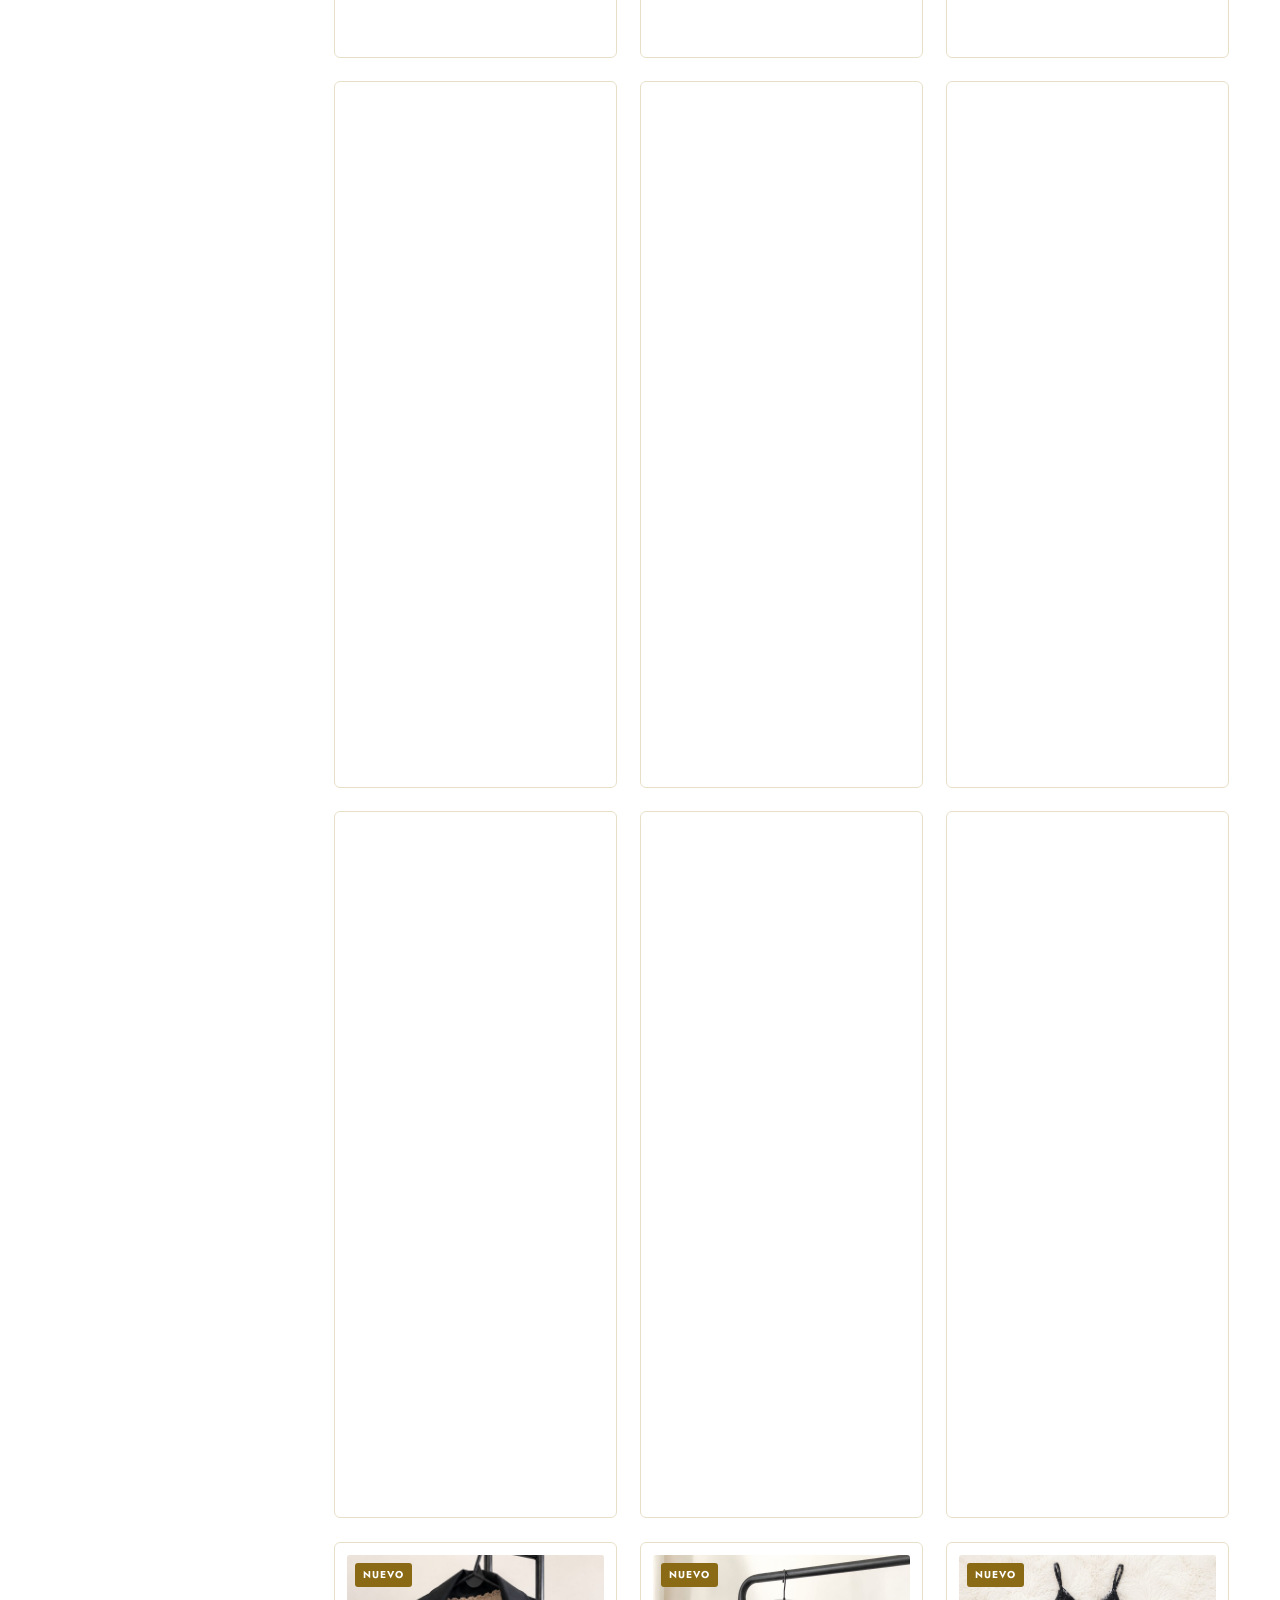
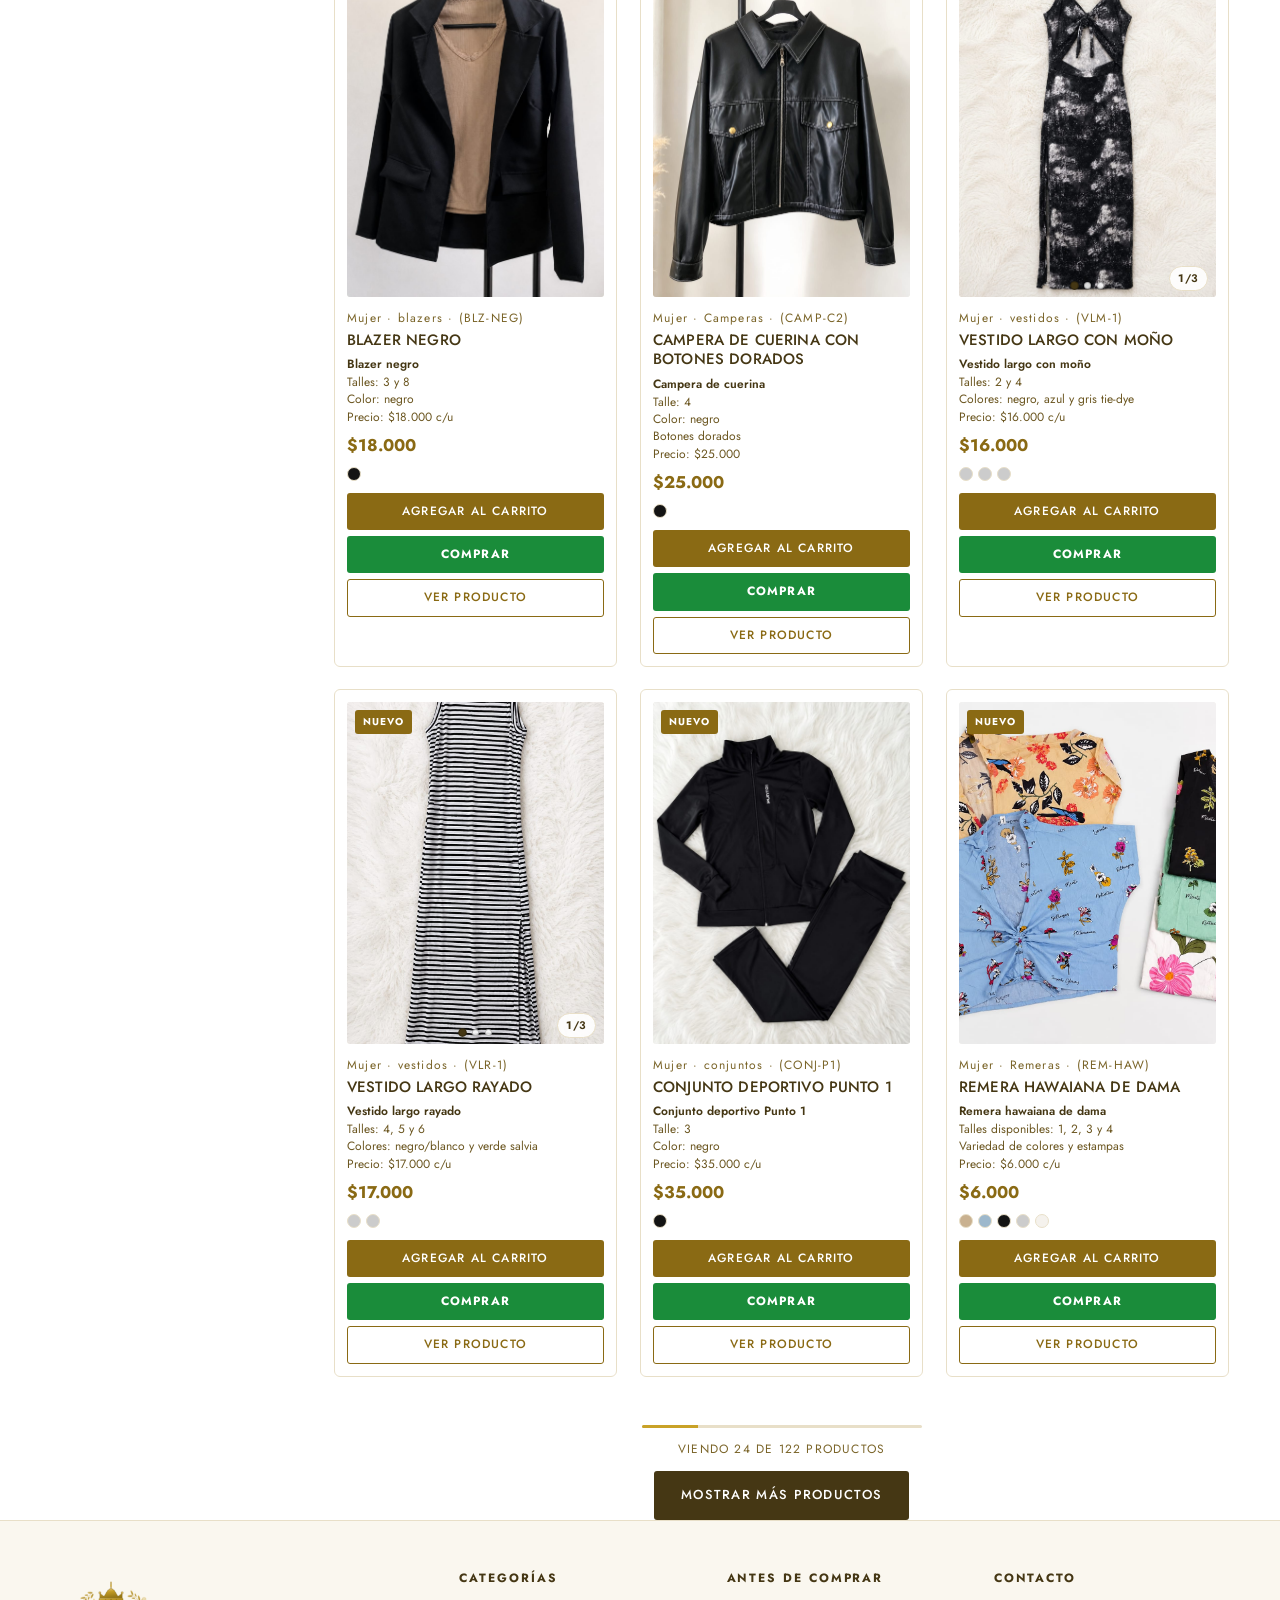
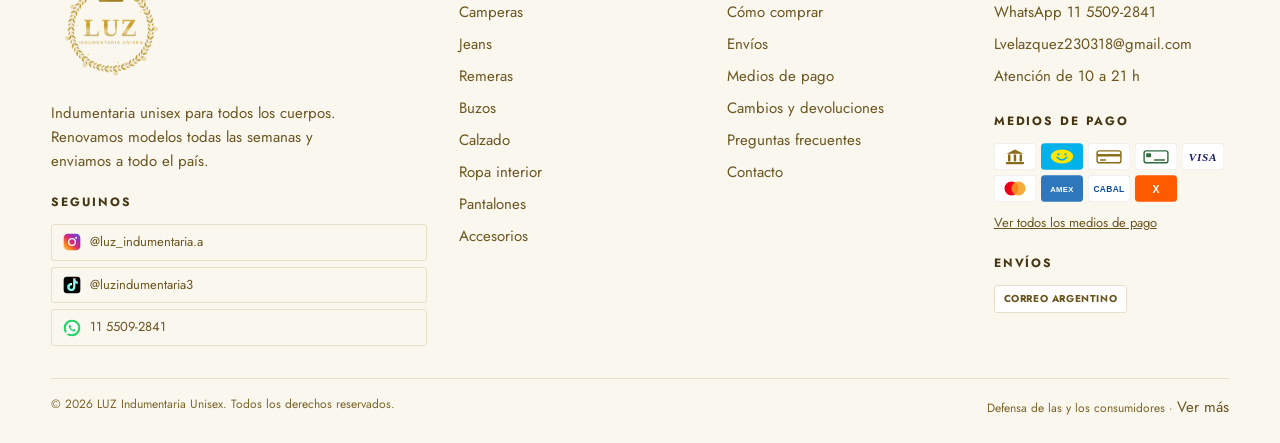
==== commit 526c67f0: "Fix: boton WhatsApp visible - subir a 90px y arreglar icono header" ====
--- a/catalogo.html
+++ b/catalogo.html
@@ -10,7 +10,7 @@
   <link rel="preconnect" href="https://fonts.googleapis.com">
   <link rel="preconnect" href="https://fonts.gstatic.com" crossorigin>
   <link href="https://fonts.googleapis.com/css2?family=Cormorant+Garamond:wght@400;600;700&family=Jost:wght@300..700&display=swap" rel="stylesheet">
-  <link rel="stylesheet" href="css/estilos.css?v=13">
+  <link rel="stylesheet" href="css/estilos.css?v=14">
   <style>/* Ocultar badge Netlify */
     a[href*="netlify.com"]{display:none!important}
     [data-netlify-identity-widget]{display:none!important}
@@ -116,9 +116,9 @@
   <div id="footer"></div>
   <div id="carrito"></div>
 
-  <script src="data/config.js?v=13"></script>
-  <script src="data/productos.js?v=13"></script>
-  <script src="js/tienda.js?v=13"></script>
+  <script src="data/config.js?v=14"></script>
+  <script src="data/productos.js?v=14"></script>
+  <script src="js/tienda.js?v=14"></script>
   <script src="js/catalogo.js?v=12"></script>
   <script>
   /* Eliminar badge Netlify */
--- a/css/estilos.css
+++ b/css/estilos.css
@@ -1408,13 +1408,18 @@
    17. FLOTANTES Y AVISOS
    -------------------------------------------------------------------------- */
 .wsp-flotante {
-  position: fixed; left: 18px; bottom: 18px; z-index: 9999;
+  position: fixed; left: 18px; bottom: 90px; z-index: 9999;
   width: 54px; height: 54px; border-radius: var(--r-full);
   background: var(--c-wsp); display: grid; place-items: center;
   box-shadow: var(--sombra-md); transition: transform var(--trans);
 }
 .wsp-flotante:hover { transform: scale(1.08); }
 .wsp-flotante svg { width: 28px; height: 28px; fill: #fff; }
+
+/* Botón WhatsApp en el header */
+.icono-btn--wsp { background: #25d366 !important; border-radius: 50% !important; color: #fff !important; }
+.icono-btn--wsp:hover { background: #1ebe5d !important; }
+.icono-btn--wsp svg { fill: #fff !important; stroke: none !important; }
 
 .aviso {
   position: fixed; left: 50%; bottom: 24px; transform: translate(-50%, 140%);
